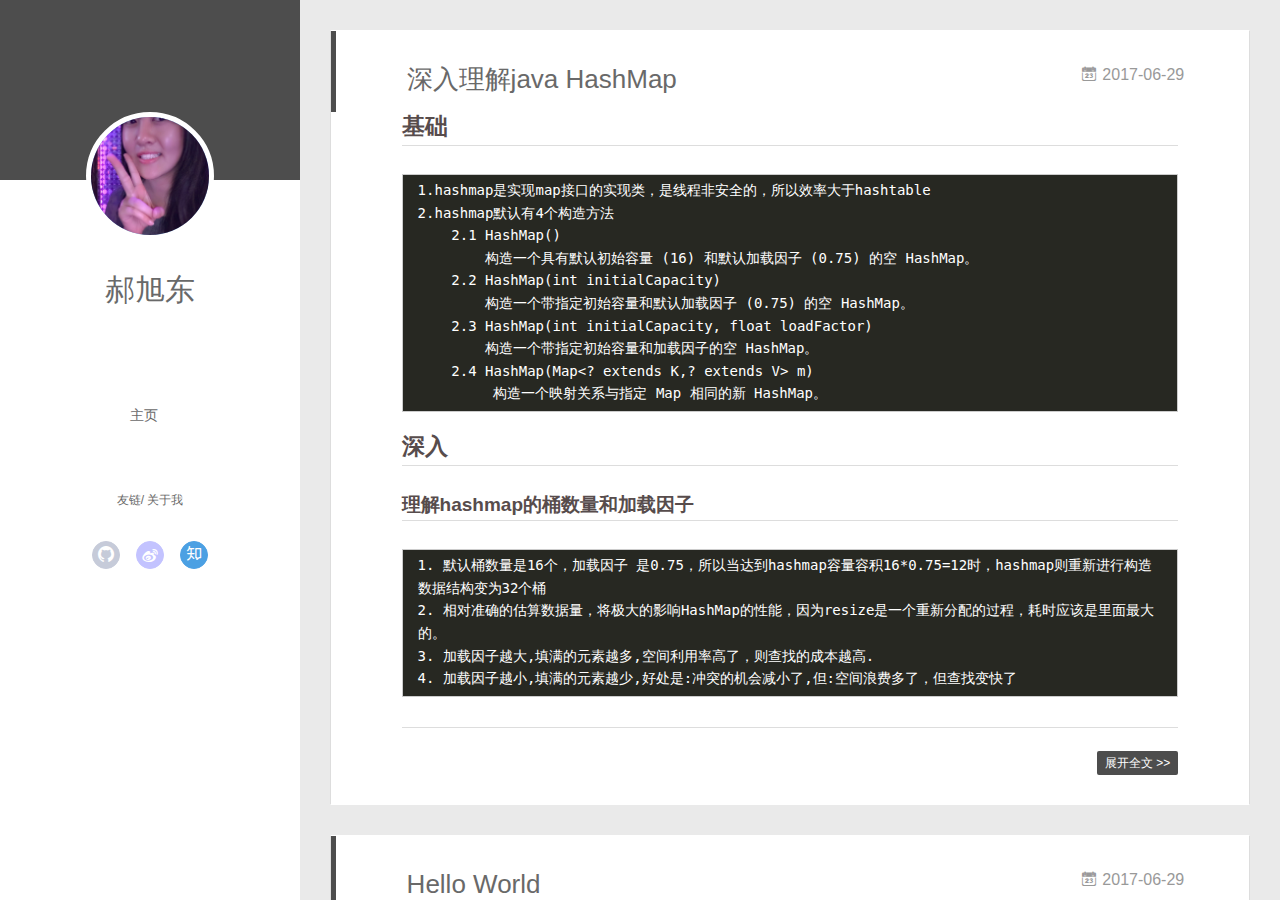
==== index.html @ 0e142806 "Site updated: 2017-06-29 19:54:56" ====
<!DOCTYPE html>
<html>
<head>
  <meta charset="utf-8">
  
  <meta name="renderer" content="webkit">
  <meta http-equiv="X-UA-Compatible" content="IE=edge" >
  <link rel="dns-prefetch" href="http://yoursite.com">
  <title>我就是我不一样的烟火</title>
  <meta name="viewport" content="width=device-width, initial-scale=1, maximum-scale=1">
  <meta property="og:type" content="website">
<meta property="og:title" content="我就是我不一样的烟火">
<meta property="og:url" content="http://yoursite.com/index.html">
<meta property="og:site_name" content="我就是我不一样的烟火">
<meta name="twitter:card" content="summary">
<meta name="twitter:title" content="我就是我不一样的烟火">
  
    <link rel="alternative" href="/atom.xml" title="我就是我不一样的烟火" type="application/atom+xml">
  
  
    <link rel="icon" href="/img/img/ico.jpg">
  
  <link rel="stylesheet" type="text/css" href="/./main.b3331d.css">
  <style type="text/css">
  
    #container.show {
      background: linear-gradient(200deg,#a0cfe4,#e8c37e);
    }
  </style>
  

  

</head>

<body>
  <div id="container" q-class="show:isCtnShow">
    <canvas id="anm-canvas" class="anm-canvas"></canvas>
    <div class="left-col" q-class="show:isShow">
      
<div class="overlay" style="background: #4d4d4d"></div>
<div class="intrude-less">
	<header id="header" class="inner">
		<a href="/" class="profilepic">
			<img src="/img/img/01.jpg" class="js-avatar">
		</a>
		<hgroup>
		  <h1 class="header-author"><a href="/">郝旭东</a></h1>
		</hgroup>
		

		<nav class="header-menu">
			<ul>
			
				<li><a href="/">主页</a></li>
	        
			</ul>
		</nav>
		<nav class="header-smart-menu">
    		
    			
    			<a q-on="click: openSlider(e, 'friends')" href="javascript:void(0)">友链</a>
    			
            
    			
    			<a q-on="click: openSlider(e, 'aboutme')" href="javascript:void(0)">关于我</a>
    			
            
		</nav>
		<nav class="header-nav">
			<div class="social">
				
					<a class="github" target="_blank" href="https://github.com/haoxd/" title="github"><i class="icon-github"></i></a>
		        
					<a class="weibo" target="_blank" href="http://weibo.com/haoxd1116" title="weibo"><i class="icon-weibo"></i></a>
		        
					<a class="zhihu" target="_blank" href="https://www.zhihu.com/people/hao-xu-dong-68-38/pins" title="zhihu"><i class="icon-zhihu"></i></a>
		        
			</div>
		</nav>
	</header>		
</div>

    </div>
    <div class="mid-col" q-class="show:isShow,hide:isShow|isFalse">
      
<nav id="mobile-nav">
  	<div class="overlay js-overlay" style="background: #4d4d4d"></div>
	<div class="btnctn js-mobile-btnctn">
  		<div class="slider-trigger list" q-on="click: openSlider(e)"><i class="icon icon-sort"></i></div>
	</div>
	<div class="intrude-less">
		<header id="header" class="inner">
			<div class="profilepic">
				<img src="/img/img/01.jpg" class="js-avatar">
			</div>
			<hgroup>
			  <h1 class="header-author js-header-author">郝旭东</h1>
			</hgroup>
			
			
			
				
			
			
			
			<nav class="header-nav">
				<div class="social">
					
						<a class="github" target="_blank" href="https://github.com/haoxd/" title="github"><i class="icon-github"></i></a>
			        
						<a class="weibo" target="_blank" href="http://weibo.com/haoxd1116" title="weibo"><i class="icon-weibo"></i></a>
			        
						<a class="zhihu" target="_blank" href="https://www.zhihu.com/people/hao-xu-dong-68-38/pins" title="zhihu"><i class="icon-zhihu"></i></a>
			        
				</div>
			</nav>

			<nav class="header-menu js-header-menu">
				<ul style="width: 50%">
				
				
					<li style="width: 100%"><a href="/">主页</a></li>
		        
				</ul>
			</nav>
		</header>				
	</div>
	<div class="mobile-mask" style="display:none" q-show="isShow"></div>
</nav>

      <div id="wrapper" class="body-wrap">
        <div class="menu-l">
          <div class="canvas-wrap">
            <canvas data-colors="#eaeaea" data-sectionHeight="100" data-contentId="js-content" id="myCanvas1" class="anm-canvas"></canvas>
          </div>
          <div id="js-content" class="content-ll">
            
  
    <article id="post-first" class="article article-type-post  article-index" itemscope itemprop="blogPost">
  <div class="article-inner">
    
      <header class="article-header">
        
  
    <h1 itemprop="name">
      <a class="article-title" href="/2017/06/29/first/">深入理解java HashMap</a>
    </h1>
  

        
        <a href="/2017/06/29/first/" class="archive-article-date">
  	<time datetime="2017-06-29T06:51:37.000Z" itemprop="datePublished"><i class="icon-calendar icon"></i>2017-06-29</time>
</a>
        
      </header>
    
    <div class="article-entry" itemprop="articleBody">
      
        <h2 id="基础"><a href="#基础" class="headerlink" title="基础"></a>基础</h2><pre><code>1.hashmap是实现map接口的实现类，是线程非安全的，所以效率大于hashtable
2.hashmap默认有4个构造方法
    2.1 HashMap() 
        构造一个具有默认初始容量 (16) 和默认加载因子 (0.75) 的空 HashMap。 
    2.2 HashMap(int initialCapacity) 
        构造一个带指定初始容量和默认加载因子 (0.75) 的空 HashMap。
    2.3 HashMap(int initialCapacity, float loadFactor) 
        构造一个带指定初始容量和加载因子的空 HashMap。 
    2.4 HashMap(Map&lt;? extends K,? extends V&gt; m) 
         构造一个映射关系与指定 Map 相同的新 HashMap。 
</code></pre><h2 id="深入"><a href="#深入" class="headerlink" title="深入"></a>深入</h2><h3 id="理解hashmap的桶数量和加载因子"><a href="#理解hashmap的桶数量和加载因子" class="headerlink" title="理解hashmap的桶数量和加载因子"></a>理解hashmap的桶数量和加载因子</h3><pre><code>1. 默认桶数量是16个，加载因子 是0.75，所以当达到hashmap容量容积16*0.75=12时，hashmap则重新进行构造数据结构变为32个桶
2. 相对准确的估算数据量，将极大的影响HashMap的性能，因为resize是一个重新分配的过程，耗时应该是里面最大的。
3. 加载因子越大,填满的元素越多,空间利用率高了，则查找的成本越高.
4. 加载因子越小,填满的元素越少,好处是:冲突的机会减小了,但:空间浪费多了，但查找变快了
</code></pre>
      

      
    </div>
    <div class="article-info article-info-index">
      
      
      

      
        <p class="article-more-link">
          <a class="article-more-a" href="/2017/06/29/first/">展开全文 >></a>
        </p>
      

      
      <div class="clearfix"></div>
    </div>
  </div>
</article>





  
    <article id="post-hello-world" class="article article-type-post  article-index" itemscope itemprop="blogPost">
  <div class="article-inner">
    
      <header class="article-header">
        
  
    <h1 itemprop="name">
      <a class="article-title" href="/2017/06/29/hello-world/">Hello World</a>
    </h1>
  

        
        <a href="/2017/06/29/hello-world/" class="archive-article-date">
  	<time datetime="2017-06-29T02:52:48.274Z" itemprop="datePublished"><i class="icon-calendar icon"></i>2017-06-29</time>
</a>
        
      </header>
    
    <div class="article-entry" itemprop="articleBody">
      
        <p>这是我第一次使用github+hexo搭建的个人博客，在此分享这次搭建过程，为各位小白提供解决方案。</p>
<h2 id="第一步"><a href="#第一步" class="headerlink" title="第一步"></a>第一步</h2><h3 id="下载git"><a href="#下载git" class="headerlink" title="下载git"></a>下载git</h3><p>下载地址：<a href="http://git-scm.com/download/" target="_blank" rel="external">http://git-scm.com/download/</a></p>
<h3 id="下载node-js"><a href="#下载node-js" class="headerlink" title="下载node.js"></a>下载node.js</h3><p>下载地址：<a href="http://www.runoob.com/nodejs/nodejs-install-setup.html" target="_blank" rel="external">http://www.runoob.com/nodejs/nodejs-install-setup.html</a></p>
<h3 id="安装hexo"><a href="#安装hexo" class="headerlink" title="安装hexo"></a>安装hexo</h3><pre><code>1 新建文件夹 hexo（任何盘）/blog
2 打开cmd命令行（win+R）
3 cd d:/hexo
4 $ npm install hexo-cli -g
5 $ hexo init blog
6 $ cd blog
7 $ npm install
8 $ hexo g # 或者hexo generate
9 $ hexo s # 或者hexo server，可以在http://localhost:4000/ 查看
</code></pre><h3 id="Hexo-常用命令"><a href="#Hexo-常用命令" class="headerlink" title="Hexo 常用命令"></a>Hexo 常用命令</h3><pre><code>$ hexo n == hexo new
$ hexo g == hexo generate
$ hexo s == hexo server  #生成预览
$ hexo d == hexo deploy  #生成部署
$ hexo new &quot;postName&quot; #新建文章
$ hexo new page &quot;pageName&quot; #新建页面
$ hexo -v #目前我安装所用的本地环境
</code></pre><h2 id="第二步"><a href="#第二步" class="headerlink" title="第二步"></a>第二步</h2><h3 id="Hexo主题设置"><a href="#Hexo主题设置" class="headerlink" title="Hexo主题设置"></a>Hexo主题设置</h3><pre><code>这里以主题yilia为例进行说明。
</code></pre><h4 id="安装主题"><a href="#安装主题" class="headerlink" title="安装主题"></a>安装主题</h4><pre><code>$ hexo clean #清理
$ git clone https://github.com/litten/hexo-theme-yilia.git themes/yilia #克隆远端主题到本地
</code></pre><h4 id="启用主题"><a href="#启用主题" class="headerlink" title="启用主题"></a>启用主题</h4><pre><code>修改Hexo目录下的_config.yml配置文件中的theme属性，将其设置为yilia。
</code></pre><h4 id="更新主题"><a href="#更新主题" class="headerlink" title="更新主题"></a>更新主题</h4><pre><code>$ cd themes/yilia
$ git pull
</code></pre><p>#####切换的hexo的blog目录下<br>    $ hexo g # 生成<br>    $ hexo s # 启动本地web服务器</p>
<h2 id="第三步"><a href="#第三步" class="headerlink" title="第三步"></a>第三步</h2><h3 id="Github-Pages设置"><a href="#Github-Pages设置" class="headerlink" title="Github Pages设置"></a>Github Pages设置</h3><pre><code>1. 在你的个github下面建立一个（username/username.github.io）  为名称的仓库，这是特殊的命名约定。你可以通过http://username.github.io 来访问你的个人主页。
</code></pre><h2 id="第四部"><a href="#第四部" class="headerlink" title="第四部"></a>第四部</h2><h4 id="部署Hexo到Github-Pages"><a href="#部署Hexo到Github-Pages" class="headerlink" title="部署Hexo到Github Pages"></a>部署Hexo到Github Pages</h4><pre><code>这是最关键的一步，我个人理解，就是将hexo下生成public的资源上传到仓库，因为你的仓库是username.github.io，所以每个帐号只能有一个仓库来存放个人主页，由于他的空间免费稳定，用来做搭建一个博客再好不过了。
</code></pre><p>####使用hexo deploy部署</p>
<pre><code>1. 配置文件_config.xml中作如下修改
  type: git
    repo: https://github.com/username/username.github.io.git
  branch: master
2.执行命令行
    $ npm install hexo-deployer-git --save
    $ hexo d-g
3 通过 http://username.github.io 即可访问
</code></pre><h2 id="可能遇到的问题和注意事项"><a href="#可能遇到的问题和注意事项" class="headerlink" title="可能遇到的问题和注意事项"></a>可能遇到的问题和注意事项</h2><pre><code>1.必须配置git环境变量
2.如果在cmd当中出现这个问题
    fatal: Not a git repository (or any of the parent directories): .git
    FATAL Something&apos;s wrong. Maybe you can find the solution here: http://hexo.io/docs/troubleshooting.html
    2.2 解决方案 使用git的cmd客户端在 hexo/blog下执行
        1.git config --global core.autocrlf false
        2.hexo clean
        3.hexo g    
        4.hexo d
</code></pre>
      

      
    </div>
    <div class="article-info article-info-index">
      
      
      

      
        <p class="article-more-link">
          <a class="article-more-a" href="/2017/06/29/hello-world/">展开全文 >></a>
        </p>
      

      
      <div class="clearfix"></div>
    </div>
  </div>
</article>





  
  


          </div>
        </div>
      </div>
      <footer id="footer">
  <div class="outer">
    <div id="footer-info">
    	<div class="footer-left">
    		&copy; 2017 郝旭东
    	</div>
      	<div class="footer-right">
      		<a href="http://hexo.io/" target="_blank">Hexo</a>  Theme <a href="https://github.com/litten/hexo-theme-yilia" target="_blank">Yilia</a> by Litten
      	</div>
    </div>
  </div>
</footer>
    </div>
    <script>
	var yiliaConfig = {
		mathjax: false,
		isHome: true,
		isPost: false,
		isArchive: false,
		isTag: false,
		isCategory: false,
		open_in_new: false,
		root: "/",
		innerArchive: false,
		showTags: false
	}
</script>

<script>!function(t){function n(e){if(r[e])return r[e].exports;var i=r[e]={exports:{},id:e,loaded:!1};return t[e].call(i.exports,i,i.exports,n),i.loaded=!0,i.exports}var r={};n.m=t,n.c=r,n.p="./",n(0)}([function(t,n,r){r(194),t.exports=r(190)},function(t,n,r){var e=r(3),i=r(52),o=r(27),u=r(28),c=r(53),f="prototype",a=function(t,n,r){var s,l,h,v,p=t&a.F,d=t&a.G,y=t&a.S,g=t&a.P,b=t&a.B,m=d?e:y?e[n]||(e[n]={}):(e[n]||{})[f],x=d?i:i[n]||(i[n]={}),w=x[f]||(x[f]={});d&&(r=n);for(s in r)l=!p&&m&&void 0!==m[s],h=(l?m:r)[s],v=b&&l?c(h,e):g&&"function"==typeof h?c(Function.call,h):h,m&&u(m,s,h,t&a.U),x[s]!=h&&o(x,s,v),g&&w[s]!=h&&(w[s]=h)};e.core=i,a.F=1,a.G=2,a.S=4,a.P=8,a.B=16,a.W=32,a.U=64,a.R=128,t.exports=a},function(t,n,r){var e=r(6);t.exports=function(t){if(!e(t))throw TypeError(t+" is not an object!");return t}},function(t,n){var r=t.exports="undefined"!=typeof window&&window.Math==Math?window:"undefined"!=typeof self&&self.Math==Math?self:Function("return this")();"number"==typeof __g&&(__g=r)},function(t,n){t.exports=function(t){try{return!!t()}catch(t){return!0}}},function(t,n){var r=t.exports="undefined"!=typeof window&&window.Math==Math?window:"undefined"!=typeof self&&self.Math==Math?self:Function("return this")();"number"==typeof __g&&(__g=r)},function(t,n){t.exports=function(t){return"object"==typeof t?null!==t:"function"==typeof t}},function(t,n,r){var e=r(126)("wks"),i=r(76),o=r(3).Symbol,u="function"==typeof o;(t.exports=function(t){return e[t]||(e[t]=u&&o[t]||(u?o:i)("Symbol."+t))}).store=e},function(t,n){var r={}.hasOwnProperty;t.exports=function(t,n){return r.call(t,n)}},function(t,n,r){var e=r(94),i=r(33);t.exports=function(t){return e(i(t))}},function(t,n,r){t.exports=!r(4)(function(){return 7!=Object.defineProperty({},"a",{get:function(){return 7}}).a})},function(t,n,r){var e=r(2),i=r(167),o=r(50),u=Object.defineProperty;n.f=r(10)?Object.defineProperty:function(t,n,r){if(e(t),n=o(n,!0),e(r),i)try{return u(t,n,r)}catch(t){}if("get"in r||"set"in r)throw TypeError("Accessors not supported!");return"value"in r&&(t[n]=r.value),t}},function(t,n,r){t.exports=!r(18)(function(){return 7!=Object.defineProperty({},"a",{get:function(){return 7}}).a})},function(t,n,r){var e=r(14),i=r(22);t.exports=r(12)?function(t,n,r){return e.f(t,n,i(1,r))}:function(t,n,r){return t[n]=r,t}},function(t,n,r){var e=r(20),i=r(58),o=r(42),u=Object.defineProperty;n.f=r(12)?Object.defineProperty:function(t,n,r){if(e(t),n=o(n,!0),e(r),i)try{return u(t,n,r)}catch(t){}if("get"in r||"set"in r)throw TypeError("Accessors not supported!");return"value"in r&&(t[n]=r.value),t}},function(t,n,r){var e=r(40)("wks"),i=r(23),o=r(5).Symbol,u="function"==typeof o;(t.exports=function(t){return e[t]||(e[t]=u&&o[t]||(u?o:i)("Symbol."+t))}).store=e},function(t,n,r){var e=r(67),i=Math.min;t.exports=function(t){return t>0?i(e(t),9007199254740991):0}},function(t,n,r){var e=r(46);t.exports=function(t){return Object(e(t))}},function(t,n){t.exports=function(t){try{return!!t()}catch(t){return!0}}},function(t,n,r){var e=r(63),i=r(34);t.exports=Object.keys||function(t){return e(t,i)}},function(t,n,r){var e=r(21);t.exports=function(t){if(!e(t))throw TypeError(t+" is not an object!");return t}},function(t,n){t.exports=function(t){return"object"==typeof t?null!==t:"function"==typeof t}},function(t,n){t.exports=function(t,n){return{enumerable:!(1&t),configurable:!(2&t),writable:!(4&t),value:n}}},function(t,n){var r=0,e=Math.random();t.exports=function(t){return"Symbol(".concat(void 0===t?"":t,")_",(++r+e).toString(36))}},function(t,n){var r={}.hasOwnProperty;t.exports=function(t,n){return r.call(t,n)}},function(t,n){var r=t.exports={version:"2.4.0"};"number"==typeof __e&&(__e=r)},function(t,n){t.exports=function(t){if("function"!=typeof t)throw TypeError(t+" is not a function!");return t}},function(t,n,r){var e=r(11),i=r(66);t.exports=r(10)?function(t,n,r){return e.f(t,n,i(1,r))}:function(t,n,r){return t[n]=r,t}},function(t,n,r){var e=r(3),i=r(27),o=r(24),u=r(76)("src"),c="toString",f=Function[c],a=(""+f).split(c);r(52).inspectSource=function(t){return f.call(t)},(t.exports=function(t,n,r,c){var f="function"==typeof r;f&&(o(r,"name")||i(r,"name",n)),t[n]!==r&&(f&&(o(r,u)||i(r,u,t[n]?""+t[n]:a.join(String(n)))),t===e?t[n]=r:c?t[n]?t[n]=r:i(t,n,r):(delete t[n],i(t,n,r)))})(Function.prototype,c,function(){return"function"==typeof this&&this[u]||f.call(this)})},function(t,n,r){var e=r(1),i=r(4),o=r(46),u=function(t,n,r,e){var i=String(o(t)),u="<"+n;return""!==r&&(u+=" "+r+'="'+String(e).replace(/"/g,"&quot;")+'"'),u+">"+i+"</"+n+">"};t.exports=function(t,n){var r={};r[t]=n(u),e(e.P+e.F*i(function(){var n=""[t]('"');return n!==n.toLowerCase()||n.split('"').length>3}),"String",r)}},function(t,n,r){var e=r(115),i=r(46);t.exports=function(t){return e(i(t))}},function(t,n,r){var e=r(116),i=r(66),o=r(30),u=r(50),c=r(24),f=r(167),a=Object.getOwnPropertyDescriptor;n.f=r(10)?a:function(t,n){if(t=o(t),n=u(n,!0),f)try{return a(t,n)}catch(t){}if(c(t,n))return i(!e.f.call(t,n),t[n])}},function(t,n,r){var e=r(24),i=r(17),o=r(145)("IE_PROTO"),u=Object.prototype;t.exports=Object.getPrototypeOf||function(t){return t=i(t),e(t,o)?t[o]:"function"==typeof t.constructor&&t instanceof t.constructor?t.constructor.prototype:t instanceof Object?u:null}},function(t,n){t.exports=function(t){if(void 0==t)throw TypeError("Can't call method on  "+t);return t}},function(t,n){t.exports="constructor,hasOwnProperty,isPrototypeOf,propertyIsEnumerable,toLocaleString,toString,valueOf".split(",")},function(t,n){t.exports={}},function(t,n){t.exports=!0},function(t,n){n.f={}.propertyIsEnumerable},function(t,n,r){var e=r(14).f,i=r(8),o=r(15)("toStringTag");t.exports=function(t,n,r){t&&!i(t=r?t:t.prototype,o)&&e(t,o,{configurable:!0,value:n})}},function(t,n,r){var e=r(40)("keys"),i=r(23);t.exports=function(t){return e[t]||(e[t]=i(t))}},function(t,n,r){var e=r(5),i="__core-js_shared__",o=e[i]||(e[i]={});t.exports=function(t){return o[t]||(o[t]={})}},function(t,n){var r=Math.ceil,e=Math.floor;t.exports=function(t){return isNaN(t=+t)?0:(t>0?e:r)(t)}},function(t,n,r){var e=r(21);t.exports=function(t,n){if(!e(t))return t;var r,i;if(n&&"function"==typeof(r=t.toString)&&!e(i=r.call(t)))return i;if("function"==typeof(r=t.valueOf)&&!e(i=r.call(t)))return i;if(!n&&"function"==typeof(r=t.toString)&&!e(i=r.call(t)))return i;throw TypeError("Can't convert object to primitive value")}},function(t,n,r){var e=r(5),i=r(25),o=r(36),u=r(44),c=r(14).f;t.exports=function(t){var n=i.Symbol||(i.Symbol=o?{}:e.Symbol||{});"_"==t.charAt(0)||t in n||c(n,t,{value:u.f(t)})}},function(t,n,r){n.f=r(15)},function(t,n){var r={}.toString;t.exports=function(t){return r.call(t).slice(8,-1)}},function(t,n){t.exports=function(t){if(void 0==t)throw TypeError("Can't call method on  "+t);return t}},function(t,n,r){var e=r(4);t.exports=function(t,n){return!!t&&e(function(){n?t.call(null,function(){},1):t.call(null)})}},function(t,n,r){var e=r(53),i=r(115),o=r(17),u=r(16),c=r(202);t.exports=function(t,n){var r=1==t,f=2==t,a=3==t,s=4==t,l=6==t,h=5==t||l,v=n||c;return function(n,c,p){for(var d,y,g=o(n),b=i(g),m=e(c,p,3),x=u(b.length),w=0,S=r?v(n,x):f?v(n,0):void 0;x>w;w++)if((h||w in b)&&(d=b[w],y=m(d,w,g),t))if(r)S[w]=y;else if(y)switch(t){case 3:return!0;case 5:return d;case 6:return w;case 2:S.push(d)}else if(s)return!1;return l?-1:a||s?s:S}}},function(t,n,r){var e=r(1),i=r(52),o=r(4);t.exports=function(t,n){var r=(i.Object||{})[t]||Object[t],u={};u[t]=n(r),e(e.S+e.F*o(function(){r(1)}),"Object",u)}},function(t,n,r){var e=r(6);t.exports=function(t,n){if(!e(t))return t;var r,i;if(n&&"function"==typeof(r=t.toString)&&!e(i=r.call(t)))return i;if("function"==typeof(r=t.valueOf)&&!e(i=r.call(t)))return i;if(!n&&"function"==typeof(r=t.toString)&&!e(i=r.call(t)))return i;throw TypeError("Can't convert object to primitive value")}},function(t,n,r){var e=r(5),i=r(25),o=r(91),u=r(13),c="prototype",f=function(t,n,r){var a,s,l,h=t&f.F,v=t&f.G,p=t&f.S,d=t&f.P,y=t&f.B,g=t&f.W,b=v?i:i[n]||(i[n]={}),m=b[c],x=v?e:p?e[n]:(e[n]||{})[c];v&&(r=n);for(a in r)(s=!h&&x&&void 0!==x[a])&&a in b||(l=s?x[a]:r[a],b[a]=v&&"function"!=typeof x[a]?r[a]:y&&s?o(l,e):g&&x[a]==l?function(t){var n=function(n,r,e){if(this instanceof t){switch(arguments.length){case 0:return new t;case 1:return new t(n);case 2:return new t(n,r)}return new t(n,r,e)}return t.apply(this,arguments)};return n[c]=t[c],n}(l):d&&"function"==typeof l?o(Function.call,l):l,d&&((b.virtual||(b.virtual={}))[a]=l,t&f.R&&m&&!m[a]&&u(m,a,l)))};f.F=1,f.G=2,f.S=4,f.P=8,f.B=16,f.W=32,f.U=64,f.R=128,t.exports=f},function(t,n){var r=t.exports={version:"2.4.0"};"number"==typeof __e&&(__e=r)},function(t,n,r){var e=r(26);t.exports=function(t,n,r){if(e(t),void 0===n)return t;switch(r){case 1:return function(r){return t.call(n,r)};case 2:return function(r,e){return t.call(n,r,e)};case 3:return function(r,e,i){return t.call(n,r,e,i)}}return function(){return t.apply(n,arguments)}}},function(t,n,r){var e=r(183),i=r(1),o=r(126)("metadata"),u=o.store||(o.store=new(r(186))),c=function(t,n,r){var i=u.get(t);if(!i){if(!r)return;u.set(t,i=new e)}var o=i.get(n);if(!o){if(!r)return;i.set(n,o=new e)}return o},f=function(t,n,r){var e=c(n,r,!1);return void 0!==e&&e.has(t)},a=function(t,n,r){var e=c(n,r,!1);return void 0===e?void 0:e.get(t)},s=function(t,n,r,e){c(r,e,!0).set(t,n)},l=function(t,n){var r=c(t,n,!1),e=[];return r&&r.forEach(function(t,n){e.push(n)}),e},h=function(t){return void 0===t||"symbol"==typeof t?t:String(t)},v=function(t){i(i.S,"Reflect",t)};t.exports={store:u,map:c,has:f,get:a,set:s,keys:l,key:h,exp:v}},function(t,n,r){"use strict";if(r(10)){var e=r(69),i=r(3),o=r(4),u=r(1),c=r(127),f=r(152),a=r(53),s=r(68),l=r(66),h=r(27),v=r(73),p=r(67),d=r(16),y=r(75),g=r(50),b=r(24),m=r(180),x=r(114),w=r(6),S=r(17),_=r(137),O=r(70),E=r(32),P=r(71).f,j=r(154),F=r(76),M=r(7),A=r(48),N=r(117),T=r(146),I=r(155),k=r(80),L=r(123),R=r(74),C=r(130),D=r(160),U=r(11),W=r(31),G=U.f,B=W.f,V=i.RangeError,z=i.TypeError,q=i.Uint8Array,K="ArrayBuffer",J="Shared"+K,Y="BYTES_PER_ELEMENT",H="prototype",$=Array[H],X=f.ArrayBuffer,Q=f.DataView,Z=A(0),tt=A(2),nt=A(3),rt=A(4),et=A(5),it=A(6),ot=N(!0),ut=N(!1),ct=I.values,ft=I.keys,at=I.entries,st=$.lastIndexOf,lt=$.reduce,ht=$.reduceRight,vt=$.join,pt=$.sort,dt=$.slice,yt=$.toString,gt=$.toLocaleString,bt=M("iterator"),mt=M("toStringTag"),xt=F("typed_constructor"),wt=F("def_constructor"),St=c.CONSTR,_t=c.TYPED,Ot=c.VIEW,Et="Wrong length!",Pt=A(1,function(t,n){return Tt(T(t,t[wt]),n)}),jt=o(function(){return 1===new q(new Uint16Array([1]).buffer)[0]}),Ft=!!q&&!!q[H].set&&o(function(){new q(1).set({})}),Mt=function(t,n){if(void 0===t)throw z(Et);var r=+t,e=d(t);if(n&&!m(r,e))throw V(Et);return e},At=function(t,n){var r=p(t);if(r<0||r%n)throw V("Wrong offset!");return r},Nt=function(t){if(w(t)&&_t in t)return t;throw z(t+" is not a typed array!")},Tt=function(t,n){if(!(w(t)&&xt in t))throw z("It is not a typed array constructor!");return new t(n)},It=function(t,n){return kt(T(t,t[wt]),n)},kt=function(t,n){for(var r=0,e=n.length,i=Tt(t,e);e>r;)i[r]=n[r++];return i},Lt=function(t,n,r){G(t,n,{get:function(){return this._d[r]}})},Rt=function(t){var n,r,e,i,o,u,c=S(t),f=arguments.length,s=f>1?arguments[1]:void 0,l=void 0!==s,h=j(c);if(void 0!=h&&!_(h)){for(u=h.call(c),e=[],n=0;!(o=u.next()).done;n++)e.push(o.value);c=e}for(l&&f>2&&(s=a(s,arguments[2],2)),n=0,r=d(c.length),i=Tt(this,r);r>n;n++)i[n]=l?s(c[n],n):c[n];return i},Ct=function(){for(var t=0,n=arguments.length,r=Tt(this,n);n>t;)r[t]=arguments[t++];return r},Dt=!!q&&o(function(){gt.call(new q(1))}),Ut=function(){return gt.apply(Dt?dt.call(Nt(this)):Nt(this),arguments)},Wt={copyWithin:function(t,n){return D.call(Nt(this),t,n,arguments.length>2?arguments[2]:void 0)},every:function(t){return rt(Nt(this),t,arguments.length>1?arguments[1]:void 0)},fill:function(t){return C.apply(Nt(this),arguments)},filter:function(t){return It(this,tt(Nt(this),t,arguments.length>1?arguments[1]:void 0))},find:function(t){return et(Nt(this),t,arguments.length>1?arguments[1]:void 0)},findIndex:function(t){return it(Nt(this),t,arguments.length>1?arguments[1]:void 0)},forEach:function(t){Z(Nt(this),t,arguments.length>1?arguments[1]:void 0)},indexOf:function(t){return ut(Nt(this),t,arguments.length>1?arguments[1]:void 0)},includes:function(t){return ot(Nt(this),t,arguments.length>1?arguments[1]:void 0)},join:function(t){return vt.apply(Nt(this),arguments)},lastIndexOf:function(t){return st.apply(Nt(this),arguments)},map:function(t){return Pt(Nt(this),t,arguments.length>1?arguments[1]:void 0)},reduce:function(t){return lt.apply(Nt(this),arguments)},reduceRight:function(t){return ht.apply(Nt(this),arguments)},reverse:function(){for(var t,n=this,r=Nt(n).length,e=Math.floor(r/2),i=0;i<e;)t=n[i],n[i++]=n[--r],n[r]=t;return n},some:function(t){return nt(Nt(this),t,arguments.length>1?arguments[1]:void 0)},sort:function(t){return pt.call(Nt(this),t)},subarray:function(t,n){var r=Nt(this),e=r.length,i=y(t,e);return new(T(r,r[wt]))(r.buffer,r.byteOffset+i*r.BYTES_PER_ELEMENT,d((void 0===n?e:y(n,e))-i))}},Gt=function(t,n){return It(this,dt.call(Nt(this),t,n))},Bt=function(t){Nt(this);var n=At(arguments[1],1),r=this.length,e=S(t),i=d(e.length),o=0;if(i+n>r)throw V(Et);for(;o<i;)this[n+o]=e[o++]},Vt={entries:function(){return at.call(Nt(this))},keys:function(){return ft.call(Nt(this))},values:function(){return ct.call(Nt(this))}},zt=function(t,n){return w(t)&&t[_t]&&"symbol"!=typeof n&&n in t&&String(+n)==String(n)},qt=function(t,n){return zt(t,n=g(n,!0))?l(2,t[n]):B(t,n)},Kt=function(t,n,r){return!(zt(t,n=g(n,!0))&&w(r)&&b(r,"value"))||b(r,"get")||b(r,"set")||r.configurable||b(r,"writable")&&!r.writable||b(r,"enumerable")&&!r.enumerable?G(t,n,r):(t[n]=r.value,t)};St||(W.f=qt,U.f=Kt),u(u.S+u.F*!St,"Object",{getOwnPropertyDescriptor:qt,defineProperty:Kt}),o(function(){yt.call({})})&&(yt=gt=function(){return vt.call(this)});var Jt=v({},Wt);v(Jt,Vt),h(Jt,bt,Vt.values),v(Jt,{slice:Gt,set:Bt,constructor:function(){},toString:yt,toLocaleString:Ut}),Lt(Jt,"buffer","b"),Lt(Jt,"byteOffset","o"),Lt(Jt,"byteLength","l"),Lt(Jt,"length","e"),G(Jt,mt,{get:function(){return this[_t]}}),t.exports=function(t,n,r,f){f=!!f;var a=t+(f?"Clamped":"")+"Array",l="Uint8Array"!=a,v="get"+t,p="set"+t,y=i[a],g=y||{},b=y&&E(y),m=!y||!c.ABV,S={},_=y&&y[H],j=function(t,r){var e=t._d;return e.v[v](r*n+e.o,jt)},F=function(t,r,e){var i=t._d;f&&(e=(e=Math.round(e))<0?0:e>255?255:255&e),i.v[p](r*n+i.o,e,jt)},M=function(t,n){G(t,n,{get:function(){return j(this,n)},set:function(t){return F(this,n,t)},enumerable:!0})};m?(y=r(function(t,r,e,i){s(t,y,a,"_d");var o,u,c,f,l=0,v=0;if(w(r)){if(!(r instanceof X||(f=x(r))==K||f==J))return _t in r?kt(y,r):Rt.call(y,r);o=r,v=At(e,n);var p=r.byteLength;if(void 0===i){if(p%n)throw V(Et);if((u=p-v)<0)throw V(Et)}else if((u=d(i)*n)+v>p)throw V(Et);c=u/n}else c=Mt(r,!0),u=c*n,o=new X(u);for(h(t,"_d",{b:o,o:v,l:u,e:c,v:new Q(o)});l<c;)M(t,l++)}),_=y[H]=O(Jt),h(_,"constructor",y)):L(function(t){new y(null),new y(t)},!0)||(y=r(function(t,r,e,i){s(t,y,a);var o;return w(r)?r instanceof X||(o=x(r))==K||o==J?void 0!==i?new g(r,At(e,n),i):void 0!==e?new g(r,At(e,n)):new g(r):_t in r?kt(y,r):Rt.call(y,r):new g(Mt(r,l))}),Z(b!==Function.prototype?P(g).concat(P(b)):P(g),function(t){t in y||h(y,t,g[t])}),y[H]=_,e||(_.constructor=y));var A=_[bt],N=!!A&&("values"==A.name||void 0==A.name),T=Vt.values;h(y,xt,!0),h(_,_t,a),h(_,Ot,!0),h(_,wt,y),(f?new y(1)[mt]==a:mt in _)||G(_,mt,{get:function(){return a}}),S[a]=y,u(u.G+u.W+u.F*(y!=g),S),u(u.S,a,{BYTES_PER_ELEMENT:n,from:Rt,of:Ct}),Y in _||h(_,Y,n),u(u.P,a,Wt),R(a),u(u.P+u.F*Ft,a,{set:Bt}),u(u.P+u.F*!N,a,Vt),u(u.P+u.F*(_.toString!=yt),a,{toString:yt}),u(u.P+u.F*o(function(){new y(1).slice()}),a,{slice:Gt}),u(u.P+u.F*(o(function(){return[1,2].toLocaleString()!=new y([1,2]).toLocaleString()})||!o(function(){_.toLocaleString.call([1,2])})),a,{toLocaleString:Ut}),k[a]=N?A:T,e||N||h(_,bt,T)}}else t.exports=function(){}},function(t,n){var r={}.toString;t.exports=function(t){return r.call(t).slice(8,-1)}},function(t,n,r){var e=r(21),i=r(5).document,o=e(i)&&e(i.createElement);t.exports=function(t){return o?i.createElement(t):{}}},function(t,n,r){t.exports=!r(12)&&!r(18)(function(){return 7!=Object.defineProperty(r(57)("div"),"a",{get:function(){return 7}}).a})},function(t,n,r){"use strict";var e=r(36),i=r(51),o=r(64),u=r(13),c=r(8),f=r(35),a=r(96),s=r(38),l=r(103),h=r(15)("iterator"),v=!([].keys&&"next"in[].keys()),p="keys",d="values",y=function(){return this};t.exports=function(t,n,r,g,b,m,x){a(r,n,g);var w,S,_,O=function(t){if(!v&&t in F)return F[t];switch(t){case p:case d:return function(){return new r(this,t)}}return function(){return new r(this,t)}},E=n+" Iterator",P=b==d,j=!1,F=t.prototype,M=F[h]||F["@@iterator"]||b&&F[b],A=M||O(b),N=b?P?O("entries"):A:void 0,T="Array"==n?F.entries||M:M;if(T&&(_=l(T.call(new t)))!==Object.prototype&&(s(_,E,!0),e||c(_,h)||u(_,h,y)),P&&M&&M.name!==d&&(j=!0,A=function(){return M.call(this)}),e&&!x||!v&&!j&&F[h]||u(F,h,A),f[n]=A,f[E]=y,b)if(w={values:P?A:O(d),keys:m?A:O(p),entries:N},x)for(S in w)S in F||o(F,S,w[S]);else i(i.P+i.F*(v||j),n,w);return w}},function(t,n,r){var e=r(20),i=r(100),o=r(34),u=r(39)("IE_PROTO"),c=function(){},f="prototype",a=function(){var t,n=r(57)("iframe"),e=o.length;for(n.style.display="none",r(93).appendChild(n),n.src="javascript:",t=n.contentWindow.document,t.open(),t.write("<script>document.F=Object<\/script>"),t.close(),a=t.F;e--;)delete a[f][o[e]];return a()};t.exports=Object.create||function(t,n){var r;return null!==t?(c[f]=e(t),r=new c,c[f]=null,r[u]=t):r=a(),void 0===n?r:i(r,n)}},function(t,n,r){var e=r(63),i=r(34).concat("length","prototype");n.f=Object.getOwnPropertyNames||function(t){return e(t,i)}},function(t,n){n.f=Object.getOwnPropertySymbols},function(t,n,r){var e=r(8),i=r(9),o=r(90)(!1),u=r(39)("IE_PROTO");t.exports=function(t,n){var r,c=i(t),f=0,a=[];for(r in c)r!=u&&e(c,r)&&a.push(r);for(;n.length>f;)e(c,r=n[f++])&&(~o(a,r)||a.push(r));return a}},function(t,n,r){t.exports=r(13)},function(t,n,r){var e=r(76)("meta"),i=r(6),o=r(24),u=r(11).f,c=0,f=Object.isExtensible||function(){return!0},a=!r(4)(function(){return f(Object.preventExtensions({}))}),s=function(t){u(t,e,{value:{i:"O"+ ++c,w:{}}})},l=function(t,n){if(!i(t))return"symbol"==typeof t?t:("string"==typeof t?"S":"P")+t;if(!o(t,e)){if(!f(t))return"F";if(!n)return"E";s(t)}return t[e].i},h=function(t,n){if(!o(t,e)){if(!f(t))return!0;if(!n)return!1;s(t)}return t[e].w},v=function(t){return a&&p.NEED&&f(t)&&!o(t,e)&&s(t),t},p=t.exports={KEY:e,NEED:!1,fastKey:l,getWeak:h,onFreeze:v}},function(t,n){t.exports=function(t,n){return{enumerable:!(1&t),configurable:!(2&t),writable:!(4&t),value:n}}},function(t,n){var r=Math.ceil,e=Math.floor;t.exports=function(t){return isNaN(t=+t)?0:(t>0?e:r)(t)}},function(t,n){t.exports=function(t,n,r,e){if(!(t instanceof n)||void 0!==e&&e in t)throw TypeError(r+": incorrect invocation!");return t}},function(t,n){t.exports=!1},function(t,n,r){var e=r(2),i=r(173),o=r(133),u=r(145)("IE_PROTO"),c=function(){},f="prototype",a=function(){var t,n=r(132)("iframe"),e=o.length;for(n.style.display="none",r(135).appendChild(n),n.src="javascript:",t=n.contentWindow.document,t.open(),t.write("<script>document.F=Object<\/script>"),t.close(),a=t.F;e--;)delete a[f][o[e]];return a()};t.exports=Object.create||function(t,n){var r;return null!==t?(c[f]=e(t),r=new c,c[f]=null,r[u]=t):r=a(),void 0===n?r:i(r,n)}},function(t,n,r){var e=r(175),i=r(133).concat("length","prototype");n.f=Object.getOwnPropertyNames||function(t){return e(t,i)}},function(t,n,r){var e=r(175),i=r(133);t.exports=Object.keys||function(t){return e(t,i)}},function(t,n,r){var e=r(28);t.exports=function(t,n,r){for(var i in n)e(t,i,n[i],r);return t}},function(t,n,r){"use strict";var e=r(3),i=r(11),o=r(10),u=r(7)("species");t.exports=function(t){var n=e[t];o&&n&&!n[u]&&i.f(n,u,{configurable:!0,get:function(){return this}})}},function(t,n,r){var e=r(67),i=Math.max,o=Math.min;t.exports=function(t,n){return t=e(t),t<0?i(t+n,0):o(t,n)}},function(t,n){var r=0,e=Math.random();t.exports=function(t){return"Symbol(".concat(void 0===t?"":t,")_",(++r+e).toString(36))}},function(t,n,r){var e=r(33);t.exports=function(t){return Object(e(t))}},function(t,n,r){var e=r(7)("unscopables"),i=Array.prototype;void 0==i[e]&&r(27)(i,e,{}),t.exports=function(t){i[e][t]=!0}},function(t,n,r){var e=r(53),i=r(169),o=r(137),u=r(2),c=r(16),f=r(154),a={},s={},n=t.exports=function(t,n,r,l,h){var v,p,d,y,g=h?function(){return t}:f(t),b=e(r,l,n?2:1),m=0;if("function"!=typeof g)throw TypeError(t+" is not iterable!");if(o(g)){for(v=c(t.length);v>m;m++)if((y=n?b(u(p=t[m])[0],p[1]):b(t[m]))===a||y===s)return y}else for(d=g.call(t);!(p=d.next()).done;)if((y=i(d,b,p.value,n))===a||y===s)return y};n.BREAK=a,n.RETURN=s},function(t,n){t.exports={}},function(t,n,r){var e=r(11).f,i=r(24),o=r(7)("toStringTag");t.exports=function(t,n,r){t&&!i(t=r?t:t.prototype,o)&&e(t,o,{configurable:!0,value:n})}},function(t,n,r){var e=r(1),i=r(46),o=r(4),u=r(150),c="["+u+"]",f="​",a=RegExp("^"+c+c+"*"),s=RegExp(c+c+"*$"),l=function(t,n,r){var i={},c=o(function(){return!!u[t]()||f[t]()!=f}),a=i[t]=c?n(h):u[t];r&&(i[r]=a),e(e.P+e.F*c,"String",i)},h=l.trim=function(t,n){return t=String(i(t)),1&n&&(t=t.replace(a,"")),2&n&&(t=t.replace(s,"")),t};t.exports=l},function(t,n,r){t.exports={default:r(86),__esModule:!0}},function(t,n,r){t.exports={default:r(87),__esModule:!0}},function(t,n,r){"use strict";function e(t){return t&&t.__esModule?t:{default:t}}n.__esModule=!0;var i=r(84),o=e(i),u=r(83),c=e(u),f="function"==typeof c.default&&"symbol"==typeof o.default?function(t){return typeof t}:function(t){return t&&"function"==typeof c.default&&t.constructor===c.default&&t!==c.default.prototype?"symbol":typeof t};n.default="function"==typeof c.default&&"symbol"===f(o.default)?function(t){return void 0===t?"undefined":f(t)}:function(t){return t&&"function"==typeof c.default&&t.constructor===c.default&&t!==c.default.prototype?"symbol":void 0===t?"undefined":f(t)}},function(t,n,r){r(110),r(108),r(111),r(112),t.exports=r(25).Symbol},function(t,n,r){r(109),r(113),t.exports=r(44).f("iterator")},function(t,n){t.exports=function(t){if("function"!=typeof t)throw TypeError(t+" is not a function!");return t}},function(t,n){t.exports=function(){}},function(t,n,r){var e=r(9),i=r(106),o=r(105);t.exports=function(t){return function(n,r,u){var c,f=e(n),a=i(f.length),s=o(u,a);if(t&&r!=r){for(;a>s;)if((c=f[s++])!=c)return!0}else for(;a>s;s++)if((t||s in f)&&f[s]===r)return t||s||0;return!t&&-1}}},function(t,n,r){var e=r(88);t.exports=function(t,n,r){if(e(t),void 0===n)return t;switch(r){case 1:return function(r){return t.call(n,r)};case 2:return function(r,e){return t.call(n,r,e)};case 3:return function(r,e,i){return t.call(n,r,e,i)}}return function(){return t.apply(n,arguments)}}},function(t,n,r){var e=r(19),i=r(62),o=r(37);t.exports=function(t){var n=e(t),r=i.f;if(r)for(var u,c=r(t),f=o.f,a=0;c.length>a;)f.call(t,u=c[a++])&&n.push(u);return n}},function(t,n,r){t.exports=r(5).document&&document.documentElement},function(t,n,r){var e=r(56);t.exports=Object("z").propertyIsEnumerable(0)?Object:function(t){return"String"==e(t)?t.split(""):Object(t)}},function(t,n,r){var e=r(56);t.exports=Array.isArray||function(t){return"Array"==e(t)}},function(t,n,r){"use strict";var e=r(60),i=r(22),o=r(38),u={};r(13)(u,r(15)("iterator"),function(){return this}),t.exports=function(t,n,r){t.prototype=e(u,{next:i(1,r)}),o(t,n+" Iterator")}},function(t,n){t.exports=function(t,n){return{value:n,done:!!t}}},function(t,n,r){var e=r(19),i=r(9);t.exports=function(t,n){for(var r,o=i(t),u=e(o),c=u.length,f=0;c>f;)if(o[r=u[f++]]===n)return r}},function(t,n,r){var e=r(23)("meta"),i=r(21),o=r(8),u=r(14).f,c=0,f=Object.isExtensible||function(){return!0},a=!r(18)(function(){return f(Object.preventExtensions({}))}),s=function(t){u(t,e,{value:{i:"O"+ ++c,w:{}}})},l=function(t,n){if(!i(t))return"symbol"==typeof t?t:("string"==typeof t?"S":"P")+t;if(!o(t,e)){if(!f(t))return"F";if(!n)return"E";s(t)}return t[e].i},h=function(t,n){if(!o(t,e)){if(!f(t))return!0;if(!n)return!1;s(t)}return t[e].w},v=function(t){return a&&p.NEED&&f(t)&&!o(t,e)&&s(t),t},p=t.exports={KEY:e,NEED:!1,fastKey:l,getWeak:h,onFreeze:v}},function(t,n,r){var e=r(14),i=r(20),o=r(19);t.exports=r(12)?Object.defineProperties:function(t,n){i(t);for(var r,u=o(n),c=u.length,f=0;c>f;)e.f(t,r=u[f++],n[r]);return t}},function(t,n,r){var e=r(37),i=r(22),o=r(9),u=r(42),c=r(8),f=r(58),a=Object.getOwnPropertyDescriptor;n.f=r(12)?a:function(t,n){if(t=o(t),n=u(n,!0),f)try{return a(t,n)}catch(t){}if(c(t,n))return i(!e.f.call(t,n),t[n])}},function(t,n,r){var e=r(9),i=r(61).f,o={}.toString,u="object"==typeof window&&window&&Object.getOwnPropertyNames?Object.getOwnPropertyNames(window):[],c=function(t){try{return i(t)}catch(t){return u.slice()}};t.exports.f=function(t){return u&&"[object Window]"==o.call(t)?c(t):i(e(t))}},function(t,n,r){var e=r(8),i=r(77),o=r(39)("IE_PROTO"),u=Object.prototype;t.exports=Object.getPrototypeOf||function(t){return t=i(t),e(t,o)?t[o]:"function"==typeof t.constructor&&t instanceof t.constructor?t.constructor.prototype:t instanceof Object?u:null}},function(t,n,r){var e=r(41),i=r(33);t.exports=function(t){return function(n,r){var o,u,c=String(i(n)),f=e(r),a=c.length;return f<0||f>=a?t?"":void 0:(o=c.charCodeAt(f),o<55296||o>56319||f+1===a||(u=c.charCodeAt(f+1))<56320||u>57343?t?c.charAt(f):o:t?c.slice(f,f+2):u-56320+(o-55296<<10)+65536)}}},function(t,n,r){var e=r(41),i=Math.max,o=Math.min;t.exports=function(t,n){return t=e(t),t<0?i(t+n,0):o(t,n)}},function(t,n,r){var e=r(41),i=Math.min;t.exports=function(t){return t>0?i(e(t),9007199254740991):0}},function(t,n,r){"use strict";var e=r(89),i=r(97),o=r(35),u=r(9);t.exports=r(59)(Array,"Array",function(t,n){this._t=u(t),this._i=0,this._k=n},function(){var t=this._t,n=this._k,r=this._i++;return!t||r>=t.length?(this._t=void 0,i(1)):"keys"==n?i(0,r):"values"==n?i(0,t[r]):i(0,[r,t[r]])},"values"),o.Arguments=o.Array,e("keys"),e("values"),e("entries")},function(t,n){},function(t,n,r){"use strict";var e=r(104)(!0);r(59)(String,"String",function(t){this._t=String(t),this._i=0},function(){var t,n=this._t,r=this._i;return r>=n.length?{value:void 0,done:!0}:(t=e(n,r),this._i+=t.length,{value:t,done:!1})})},function(t,n,r){"use strict";var e=r(5),i=r(8),o=r(12),u=r(51),c=r(64),f=r(99).KEY,a=r(18),s=r(40),l=r(38),h=r(23),v=r(15),p=r(44),d=r(43),y=r(98),g=r(92),b=r(95),m=r(20),x=r(9),w=r(42),S=r(22),_=r(60),O=r(102),E=r(101),P=r(14),j=r(19),F=E.f,M=P.f,A=O.f,N=e.Symbol,T=e.JSON,I=T&&T.stringify,k="prototype",L=v("_hidden"),R=v("toPrimitive"),C={}.propertyIsEnumerable,D=s("symbol-registry"),U=s("symbols"),W=s("op-symbols"),G=Object[k],B="function"==typeof N,V=e.QObject,z=!V||!V[k]||!V[k].findChild,q=o&&a(function(){return 7!=_(M({},"a",{get:function(){return M(this,"a",{value:7}).a}})).a})?function(t,n,r){var e=F(G,n);e&&delete G[n],M(t,n,r),e&&t!==G&&M(G,n,e)}:M,K=function(t){var n=U[t]=_(N[k]);return n._k=t,n},J=B&&"symbol"==typeof N.iterator?function(t){return"symbol"==typeof t}:function(t){return t instanceof N},Y=function(t,n,r){return t===G&&Y(W,n,r),m(t),n=w(n,!0),m(r),i(U,n)?(r.enumerable?(i(t,L)&&t[L][n]&&(t[L][n]=!1),r=_(r,{enumerable:S(0,!1)})):(i(t,L)||M(t,L,S(1,{})),t[L][n]=!0),q(t,n,r)):M(t,n,r)},H=function(t,n){m(t);for(var r,e=g(n=x(n)),i=0,o=e.length;o>i;)Y(t,r=e[i++],n[r]);return t},$=function(t,n){return void 0===n?_(t):H(_(t),n)},X=function(t){var n=C.call(this,t=w(t,!0));return!(this===G&&i(U,t)&&!i(W,t))&&(!(n||!i(this,t)||!i(U,t)||i(this,L)&&this[L][t])||n)},Q=function(t,n){if(t=x(t),n=w(n,!0),t!==G||!i(U,n)||i(W,n)){var r=F(t,n);return!r||!i(U,n)||i(t,L)&&t[L][n]||(r.enumerable=!0),r}},Z=function(t){for(var n,r=A(x(t)),e=[],o=0;r.length>o;)i(U,n=r[o++])||n==L||n==f||e.push(n);return e},tt=function(t){for(var n,r=t===G,e=A(r?W:x(t)),o=[],u=0;e.length>u;)!i(U,n=e[u++])||r&&!i(G,n)||o.push(U[n]);return o};B||(N=function(){if(this instanceof N)throw TypeError("Symbol is not a constructor!");var t=h(arguments.length>0?arguments[0]:void 0),n=function(r){this===G&&n.call(W,r),i(this,L)&&i(this[L],t)&&(this[L][t]=!1),q(this,t,S(1,r))};return o&&z&&q(G,t,{configurable:!0,set:n}),K(t)},c(N[k],"toString",function(){return this._k}),E.f=Q,P.f=Y,r(61).f=O.f=Z,r(37).f=X,r(62).f=tt,o&&!r(36)&&c(G,"propertyIsEnumerable",X,!0),p.f=function(t){return K(v(t))}),u(u.G+u.W+u.F*!B,{Symbol:N});for(var nt="hasInstance,isConcatSpreadable,iterator,match,replace,search,species,split,toPrimitive,toStringTag,unscopables".split(","),rt=0;nt.length>rt;)v(nt[rt++]);for(var nt=j(v.store),rt=0;nt.length>rt;)d(nt[rt++]);u(u.S+u.F*!B,"Symbol",{for:function(t){return i(D,t+="")?D[t]:D[t]=N(t)},keyFor:function(t){if(J(t))return y(D,t);throw TypeError(t+" is not a symbol!")},useSetter:function(){z=!0},useSimple:function(){z=!1}}),u(u.S+u.F*!B,"Object",{create:$,defineProperty:Y,defineProperties:H,getOwnPropertyDescriptor:Q,getOwnPropertyNames:Z,getOwnPropertySymbols:tt}),T&&u(u.S+u.F*(!B||a(function(){var t=N();return"[null]"!=I([t])||"{}"!=I({a:t})||"{}"!=I(Object(t))})),"JSON",{stringify:function(t){if(void 0!==t&&!J(t)){for(var n,r,e=[t],i=1;arguments.length>i;)e.push(arguments[i++]);return n=e[1],"function"==typeof n&&(r=n),!r&&b(n)||(n=function(t,n){if(r&&(n=r.call(this,t,n)),!J(n))return n}),e[1]=n,I.apply(T,e)}}}),N[k][R]||r(13)(N[k],R,N[k].valueOf),l(N,"Symbol"),l(Math,"Math",!0),l(e.JSON,"JSON",!0)},function(t,n,r){r(43)("asyncIterator")},function(t,n,r){r(43)("observable")},function(t,n,r){r(107);for(var e=r(5),i=r(13),o=r(35),u=r(15)("toStringTag"),c=["NodeList","DOMTokenList","MediaList","StyleSheetList","CSSRuleList"],f=0;f<5;f++){var a=c[f],s=e[a],l=s&&s.prototype;l&&!l[u]&&i(l,u,a),o[a]=o.Array}},function(t,n,r){var e=r(45),i=r(7)("toStringTag"),o="Arguments"==e(function(){return arguments}()),u=function(t,n){try{return t[n]}catch(t){}};t.exports=function(t){var n,r,c;return void 0===t?"Undefined":null===t?"Null":"string"==typeof(r=u(n=Object(t),i))?r:o?e(n):"Object"==(c=e(n))&&"function"==typeof n.callee?"Arguments":c}},function(t,n,r){var e=r(45);t.exports=Object("z").propertyIsEnumerable(0)?Object:function(t){return"String"==e(t)?t.split(""):Object(t)}},function(t,n){n.f={}.propertyIsEnumerable},function(t,n,r){var e=r(30),i=r(16),o=r(75);t.exports=function(t){return function(n,r,u){var c,f=e(n),a=i(f.length),s=o(u,a);if(t&&r!=r){for(;a>s;)if((c=f[s++])!=c)return!0}else for(;a>s;s++)if((t||s in f)&&f[s]===r)return t||s||0;return!t&&-1}}},function(t,n,r){"use strict";var e=r(3),i=r(1),o=r(28),u=r(73),c=r(65),f=r(79),a=r(68),s=r(6),l=r(4),h=r(123),v=r(81),p=r(136);t.exports=function(t,n,r,d,y,g){var b=e[t],m=b,x=y?"set":"add",w=m&&m.prototype,S={},_=function(t){var n=w[t];o(w,t,"delete"==t?function(t){return!(g&&!s(t))&&n.call(this,0===t?0:t)}:"has"==t?function(t){return!(g&&!s(t))&&n.call(this,0===t?0:t)}:"get"==t?function(t){return g&&!s(t)?void 0:n.call(this,0===t?0:t)}:"add"==t?function(t){return n.call(this,0===t?0:t),this}:function(t,r){return n.call(this,0===t?0:t,r),this})};if("function"==typeof m&&(g||w.forEach&&!l(function(){(new m).entries().next()}))){var O=new m,E=O[x](g?{}:-0,1)!=O,P=l(function(){O.has(1)}),j=h(function(t){new m(t)}),F=!g&&l(function(){for(var t=new m,n=5;n--;)t[x](n,n);return!t.has(-0)});j||(m=n(function(n,r){a(n,m,t);var e=p(new b,n,m);return void 0!=r&&f(r,y,e[x],e),e}),m.prototype=w,w.constructor=m),(P||F)&&(_("delete"),_("has"),y&&_("get")),(F||E)&&_(x),g&&w.clear&&delete w.clear}else m=d.getConstructor(n,t,y,x),u(m.prototype,r),c.NEED=!0;return v(m,t),S[t]=m,i(i.G+i.W+i.F*(m!=b),S),g||d.setStrong(m,t,y),m}},function(t,n,r){"use strict";var e=r(27),i=r(28),o=r(4),u=r(46),c=r(7);t.exports=function(t,n,r){var f=c(t),a=r(u,f,""[t]),s=a[0],l=a[1];o(function(){var n={};return n[f]=function(){return 7},7!=""[t](n)})&&(i(String.prototype,t,s),e(RegExp.prototype,f,2==n?function(t,n){return l.call(t,this,n)}:function(t){return l.call(t,this)}))}
},function(t,n,r){"use strict";var e=r(2);t.exports=function(){var t=e(this),n="";return t.global&&(n+="g"),t.ignoreCase&&(n+="i"),t.multiline&&(n+="m"),t.unicode&&(n+="u"),t.sticky&&(n+="y"),n}},function(t,n){t.exports=function(t,n,r){var e=void 0===r;switch(n.length){case 0:return e?t():t.call(r);case 1:return e?t(n[0]):t.call(r,n[0]);case 2:return e?t(n[0],n[1]):t.call(r,n[0],n[1]);case 3:return e?t(n[0],n[1],n[2]):t.call(r,n[0],n[1],n[2]);case 4:return e?t(n[0],n[1],n[2],n[3]):t.call(r,n[0],n[1],n[2],n[3])}return t.apply(r,n)}},function(t,n,r){var e=r(6),i=r(45),o=r(7)("match");t.exports=function(t){var n;return e(t)&&(void 0!==(n=t[o])?!!n:"RegExp"==i(t))}},function(t,n,r){var e=r(7)("iterator"),i=!1;try{var o=[7][e]();o.return=function(){i=!0},Array.from(o,function(){throw 2})}catch(t){}t.exports=function(t,n){if(!n&&!i)return!1;var r=!1;try{var o=[7],u=o[e]();u.next=function(){return{done:r=!0}},o[e]=function(){return u},t(o)}catch(t){}return r}},function(t,n,r){t.exports=r(69)||!r(4)(function(){var t=Math.random();__defineSetter__.call(null,t,function(){}),delete r(3)[t]})},function(t,n){n.f=Object.getOwnPropertySymbols},function(t,n,r){var e=r(3),i="__core-js_shared__",o=e[i]||(e[i]={});t.exports=function(t){return o[t]||(o[t]={})}},function(t,n,r){for(var e,i=r(3),o=r(27),u=r(76),c=u("typed_array"),f=u("view"),a=!(!i.ArrayBuffer||!i.DataView),s=a,l=0,h="Int8Array,Uint8Array,Uint8ClampedArray,Int16Array,Uint16Array,Int32Array,Uint32Array,Float32Array,Float64Array".split(",");l<9;)(e=i[h[l++]])?(o(e.prototype,c,!0),o(e.prototype,f,!0)):s=!1;t.exports={ABV:a,CONSTR:s,TYPED:c,VIEW:f}},function(t,n){"use strict";var r={versions:function(){var t=window.navigator.userAgent;return{trident:t.indexOf("Trident")>-1,presto:t.indexOf("Presto")>-1,webKit:t.indexOf("AppleWebKit")>-1,gecko:t.indexOf("Gecko")>-1&&-1==t.indexOf("KHTML"),mobile:!!t.match(/AppleWebKit.*Mobile.*/),ios:!!t.match(/\(i[^;]+;( U;)? CPU.+Mac OS X/),android:t.indexOf("Android")>-1||t.indexOf("Linux")>-1,iPhone:t.indexOf("iPhone")>-1||t.indexOf("Mac")>-1,iPad:t.indexOf("iPad")>-1,webApp:-1==t.indexOf("Safari"),weixin:-1==t.indexOf("MicroMessenger")}}()};t.exports=r},function(t,n,r){"use strict";var e=r(85),i=function(t){return t&&t.__esModule?t:{default:t}}(e),o=function(){function t(t,n,e){return n||e?String.fromCharCode(n||e):r[t]||t}function n(t){return e[t]}var r={"&quot;":'"',"&lt;":"<","&gt;":">","&amp;":"&","&nbsp;":" "},e={};for(var u in r)e[r[u]]=u;return r["&apos;"]="'",e["'"]="&#39;",{encode:function(t){return t?(""+t).replace(/['<> "&]/g,n).replace(/\r?\n/g,"<br/>").replace(/\s/g,"&nbsp;"):""},decode:function(n){return n?(""+n).replace(/<br\s*\/?>/gi,"\n").replace(/&quot;|&lt;|&gt;|&amp;|&nbsp;|&apos;|&#(\d+);|&#(\d+)/g,t).replace(/\u00a0/g," "):""},encodeBase16:function(t){if(!t)return t;t+="";for(var n=[],r=0,e=t.length;e>r;r++)n.push(t.charCodeAt(r).toString(16).toUpperCase());return n.join("")},encodeBase16forJSON:function(t){if(!t)return t;t=t.replace(/[\u4E00-\u9FBF]/gi,function(t){return escape(t).replace("%u","\\u")});for(var n=[],r=0,e=t.length;e>r;r++)n.push(t.charCodeAt(r).toString(16).toUpperCase());return n.join("")},decodeBase16:function(t){if(!t)return t;t+="";for(var n=[],r=0,e=t.length;e>r;r+=2)n.push(String.fromCharCode("0x"+t.slice(r,r+2)));return n.join("")},encodeObject:function(t){if(t instanceof Array)for(var n=0,r=t.length;r>n;n++)t[n]=o.encodeObject(t[n]);else if("object"==(void 0===t?"undefined":(0,i.default)(t)))for(var e in t)t[e]=o.encodeObject(t[e]);else if("string"==typeof t)return o.encode(t);return t},loadScript:function(t){var n=document.createElement("script");document.getElementsByTagName("body")[0].appendChild(n),n.setAttribute("src",t)},addLoadEvent:function(t){var n=window.onload;"function"!=typeof window.onload?window.onload=t:window.onload=function(){n(),t()}}}}();t.exports=o},function(t,n,r){"use strict";var e=r(17),i=r(75),o=r(16);t.exports=function(t){for(var n=e(this),r=o(n.length),u=arguments.length,c=i(u>1?arguments[1]:void 0,r),f=u>2?arguments[2]:void 0,a=void 0===f?r:i(f,r);a>c;)n[c++]=t;return n}},function(t,n,r){"use strict";var e=r(11),i=r(66);t.exports=function(t,n,r){n in t?e.f(t,n,i(0,r)):t[n]=r}},function(t,n,r){var e=r(6),i=r(3).document,o=e(i)&&e(i.createElement);t.exports=function(t){return o?i.createElement(t):{}}},function(t,n){t.exports="constructor,hasOwnProperty,isPrototypeOf,propertyIsEnumerable,toLocaleString,toString,valueOf".split(",")},function(t,n,r){var e=r(7)("match");t.exports=function(t){var n=/./;try{"/./"[t](n)}catch(r){try{return n[e]=!1,!"/./"[t](n)}catch(t){}}return!0}},function(t,n,r){t.exports=r(3).document&&document.documentElement},function(t,n,r){var e=r(6),i=r(144).set;t.exports=function(t,n,r){var o,u=n.constructor;return u!==r&&"function"==typeof u&&(o=u.prototype)!==r.prototype&&e(o)&&i&&i(t,o),t}},function(t,n,r){var e=r(80),i=r(7)("iterator"),o=Array.prototype;t.exports=function(t){return void 0!==t&&(e.Array===t||o[i]===t)}},function(t,n,r){var e=r(45);t.exports=Array.isArray||function(t){return"Array"==e(t)}},function(t,n,r){"use strict";var e=r(70),i=r(66),o=r(81),u={};r(27)(u,r(7)("iterator"),function(){return this}),t.exports=function(t,n,r){t.prototype=e(u,{next:i(1,r)}),o(t,n+" Iterator")}},function(t,n,r){"use strict";var e=r(69),i=r(1),o=r(28),u=r(27),c=r(24),f=r(80),a=r(139),s=r(81),l=r(32),h=r(7)("iterator"),v=!([].keys&&"next"in[].keys()),p="keys",d="values",y=function(){return this};t.exports=function(t,n,r,g,b,m,x){a(r,n,g);var w,S,_,O=function(t){if(!v&&t in F)return F[t];switch(t){case p:case d:return function(){return new r(this,t)}}return function(){return new r(this,t)}},E=n+" Iterator",P=b==d,j=!1,F=t.prototype,M=F[h]||F["@@iterator"]||b&&F[b],A=M||O(b),N=b?P?O("entries"):A:void 0,T="Array"==n?F.entries||M:M;if(T&&(_=l(T.call(new t)))!==Object.prototype&&(s(_,E,!0),e||c(_,h)||u(_,h,y)),P&&M&&M.name!==d&&(j=!0,A=function(){return M.call(this)}),e&&!x||!v&&!j&&F[h]||u(F,h,A),f[n]=A,f[E]=y,b)if(w={values:P?A:O(d),keys:m?A:O(p),entries:N},x)for(S in w)S in F||o(F,S,w[S]);else i(i.P+i.F*(v||j),n,w);return w}},function(t,n){var r=Math.expm1;t.exports=!r||r(10)>22025.465794806718||r(10)<22025.465794806718||-2e-17!=r(-2e-17)?function(t){return 0==(t=+t)?t:t>-1e-6&&t<1e-6?t+t*t/2:Math.exp(t)-1}:r},function(t,n){t.exports=Math.sign||function(t){return 0==(t=+t)||t!=t?t:t<0?-1:1}},function(t,n,r){var e=r(3),i=r(151).set,o=e.MutationObserver||e.WebKitMutationObserver,u=e.process,c=e.Promise,f="process"==r(45)(u);t.exports=function(){var t,n,r,a=function(){var e,i;for(f&&(e=u.domain)&&e.exit();t;){i=t.fn,t=t.next;try{i()}catch(e){throw t?r():n=void 0,e}}n=void 0,e&&e.enter()};if(f)r=function(){u.nextTick(a)};else if(o){var s=!0,l=document.createTextNode("");new o(a).observe(l,{characterData:!0}),r=function(){l.data=s=!s}}else if(c&&c.resolve){var h=c.resolve();r=function(){h.then(a)}}else r=function(){i.call(e,a)};return function(e){var i={fn:e,next:void 0};n&&(n.next=i),t||(t=i,r()),n=i}}},function(t,n,r){var e=r(6),i=r(2),o=function(t,n){if(i(t),!e(n)&&null!==n)throw TypeError(n+": can't set as prototype!")};t.exports={set:Object.setPrototypeOf||("__proto__"in{}?function(t,n,e){try{e=r(53)(Function.call,r(31).f(Object.prototype,"__proto__").set,2),e(t,[]),n=!(t instanceof Array)}catch(t){n=!0}return function(t,r){return o(t,r),n?t.__proto__=r:e(t,r),t}}({},!1):void 0),check:o}},function(t,n,r){var e=r(126)("keys"),i=r(76);t.exports=function(t){return e[t]||(e[t]=i(t))}},function(t,n,r){var e=r(2),i=r(26),o=r(7)("species");t.exports=function(t,n){var r,u=e(t).constructor;return void 0===u||void 0==(r=e(u)[o])?n:i(r)}},function(t,n,r){var e=r(67),i=r(46);t.exports=function(t){return function(n,r){var o,u,c=String(i(n)),f=e(r),a=c.length;return f<0||f>=a?t?"":void 0:(o=c.charCodeAt(f),o<55296||o>56319||f+1===a||(u=c.charCodeAt(f+1))<56320||u>57343?t?c.charAt(f):o:t?c.slice(f,f+2):u-56320+(o-55296<<10)+65536)}}},function(t,n,r){var e=r(122),i=r(46);t.exports=function(t,n,r){if(e(n))throw TypeError("String#"+r+" doesn't accept regex!");return String(i(t))}},function(t,n,r){"use strict";var e=r(67),i=r(46);t.exports=function(t){var n=String(i(this)),r="",o=e(t);if(o<0||o==1/0)throw RangeError("Count can't be negative");for(;o>0;(o>>>=1)&&(n+=n))1&o&&(r+=n);return r}},function(t,n){t.exports="\t\n\v\f\r   ᠎             　\u2028\u2029\ufeff"},function(t,n,r){var e,i,o,u=r(53),c=r(121),f=r(135),a=r(132),s=r(3),l=s.process,h=s.setImmediate,v=s.clearImmediate,p=s.MessageChannel,d=0,y={},g="onreadystatechange",b=function(){var t=+this;if(y.hasOwnProperty(t)){var n=y[t];delete y[t],n()}},m=function(t){b.call(t.data)};h&&v||(h=function(t){for(var n=[],r=1;arguments.length>r;)n.push(arguments[r++]);return y[++d]=function(){c("function"==typeof t?t:Function(t),n)},e(d),d},v=function(t){delete y[t]},"process"==r(45)(l)?e=function(t){l.nextTick(u(b,t,1))}:p?(i=new p,o=i.port2,i.port1.onmessage=m,e=u(o.postMessage,o,1)):s.addEventListener&&"function"==typeof postMessage&&!s.importScripts?(e=function(t){s.postMessage(t+"","*")},s.addEventListener("message",m,!1)):e=g in a("script")?function(t){f.appendChild(a("script"))[g]=function(){f.removeChild(this),b.call(t)}}:function(t){setTimeout(u(b,t,1),0)}),t.exports={set:h,clear:v}},function(t,n,r){"use strict";var e=r(3),i=r(10),o=r(69),u=r(127),c=r(27),f=r(73),a=r(4),s=r(68),l=r(67),h=r(16),v=r(71).f,p=r(11).f,d=r(130),y=r(81),g="ArrayBuffer",b="DataView",m="prototype",x="Wrong length!",w="Wrong index!",S=e[g],_=e[b],O=e.Math,E=e.RangeError,P=e.Infinity,j=S,F=O.abs,M=O.pow,A=O.floor,N=O.log,T=O.LN2,I="buffer",k="byteLength",L="byteOffset",R=i?"_b":I,C=i?"_l":k,D=i?"_o":L,U=function(t,n,r){var e,i,o,u=Array(r),c=8*r-n-1,f=(1<<c)-1,a=f>>1,s=23===n?M(2,-24)-M(2,-77):0,l=0,h=t<0||0===t&&1/t<0?1:0;for(t=F(t),t!=t||t===P?(i=t!=t?1:0,e=f):(e=A(N(t)/T),t*(o=M(2,-e))<1&&(e--,o*=2),t+=e+a>=1?s/o:s*M(2,1-a),t*o>=2&&(e++,o/=2),e+a>=f?(i=0,e=f):e+a>=1?(i=(t*o-1)*M(2,n),e+=a):(i=t*M(2,a-1)*M(2,n),e=0));n>=8;u[l++]=255&i,i/=256,n-=8);for(e=e<<n|i,c+=n;c>0;u[l++]=255&e,e/=256,c-=8);return u[--l]|=128*h,u},W=function(t,n,r){var e,i=8*r-n-1,o=(1<<i)-1,u=o>>1,c=i-7,f=r-1,a=t[f--],s=127&a;for(a>>=7;c>0;s=256*s+t[f],f--,c-=8);for(e=s&(1<<-c)-1,s>>=-c,c+=n;c>0;e=256*e+t[f],f--,c-=8);if(0===s)s=1-u;else{if(s===o)return e?NaN:a?-P:P;e+=M(2,n),s-=u}return(a?-1:1)*e*M(2,s-n)},G=function(t){return t[3]<<24|t[2]<<16|t[1]<<8|t[0]},B=function(t){return[255&t]},V=function(t){return[255&t,t>>8&255]},z=function(t){return[255&t,t>>8&255,t>>16&255,t>>24&255]},q=function(t){return U(t,52,8)},K=function(t){return U(t,23,4)},J=function(t,n,r){p(t[m],n,{get:function(){return this[r]}})},Y=function(t,n,r,e){var i=+r,o=l(i);if(i!=o||o<0||o+n>t[C])throw E(w);var u=t[R]._b,c=o+t[D],f=u.slice(c,c+n);return e?f:f.reverse()},H=function(t,n,r,e,i,o){var u=+r,c=l(u);if(u!=c||c<0||c+n>t[C])throw E(w);for(var f=t[R]._b,a=c+t[D],s=e(+i),h=0;h<n;h++)f[a+h]=s[o?h:n-h-1]},$=function(t,n){s(t,S,g);var r=+n,e=h(r);if(r!=e)throw E(x);return e};if(u.ABV){if(!a(function(){new S})||!a(function(){new S(.5)})){S=function(t){return new j($(this,t))};for(var X,Q=S[m]=j[m],Z=v(j),tt=0;Z.length>tt;)(X=Z[tt++])in S||c(S,X,j[X]);o||(Q.constructor=S)}var nt=new _(new S(2)),rt=_[m].setInt8;nt.setInt8(0,2147483648),nt.setInt8(1,2147483649),!nt.getInt8(0)&&nt.getInt8(1)||f(_[m],{setInt8:function(t,n){rt.call(this,t,n<<24>>24)},setUint8:function(t,n){rt.call(this,t,n<<24>>24)}},!0)}else S=function(t){var n=$(this,t);this._b=d.call(Array(n),0),this[C]=n},_=function(t,n,r){s(this,_,b),s(t,S,b);var e=t[C],i=l(n);if(i<0||i>e)throw E("Wrong offset!");if(r=void 0===r?e-i:h(r),i+r>e)throw E(x);this[R]=t,this[D]=i,this[C]=r},i&&(J(S,k,"_l"),J(_,I,"_b"),J(_,k,"_l"),J(_,L,"_o")),f(_[m],{getInt8:function(t){return Y(this,1,t)[0]<<24>>24},getUint8:function(t){return Y(this,1,t)[0]},getInt16:function(t){var n=Y(this,2,t,arguments[1]);return(n[1]<<8|n[0])<<16>>16},getUint16:function(t){var n=Y(this,2,t,arguments[1]);return n[1]<<8|n[0]},getInt32:function(t){return G(Y(this,4,t,arguments[1]))},getUint32:function(t){return G(Y(this,4,t,arguments[1]))>>>0},getFloat32:function(t){return W(Y(this,4,t,arguments[1]),23,4)},getFloat64:function(t){return W(Y(this,8,t,arguments[1]),52,8)},setInt8:function(t,n){H(this,1,t,B,n)},setUint8:function(t,n){H(this,1,t,B,n)},setInt16:function(t,n){H(this,2,t,V,n,arguments[2])},setUint16:function(t,n){H(this,2,t,V,n,arguments[2])},setInt32:function(t,n){H(this,4,t,z,n,arguments[2])},setUint32:function(t,n){H(this,4,t,z,n,arguments[2])},setFloat32:function(t,n){H(this,4,t,K,n,arguments[2])},setFloat64:function(t,n){H(this,8,t,q,n,arguments[2])}});y(S,g),y(_,b),c(_[m],u.VIEW,!0),n[g]=S,n[b]=_},function(t,n,r){var e=r(3),i=r(52),o=r(69),u=r(182),c=r(11).f;t.exports=function(t){var n=i.Symbol||(i.Symbol=o?{}:e.Symbol||{});"_"==t.charAt(0)||t in n||c(n,t,{value:u.f(t)})}},function(t,n,r){var e=r(114),i=r(7)("iterator"),o=r(80);t.exports=r(52).getIteratorMethod=function(t){if(void 0!=t)return t[i]||t["@@iterator"]||o[e(t)]}},function(t,n,r){"use strict";var e=r(78),i=r(170),o=r(80),u=r(30);t.exports=r(140)(Array,"Array",function(t,n){this._t=u(t),this._i=0,this._k=n},function(){var t=this._t,n=this._k,r=this._i++;return!t||r>=t.length?(this._t=void 0,i(1)):"keys"==n?i(0,r):"values"==n?i(0,t[r]):i(0,[r,t[r]])},"values"),o.Arguments=o.Array,e("keys"),e("values"),e("entries")},function(t,n){function r(t,n){t.classList?t.classList.add(n):t.className+=" "+n}t.exports=r},function(t,n){function r(t,n){if(t.classList)t.classList.remove(n);else{var r=new RegExp("(^|\\b)"+n.split(" ").join("|")+"(\\b|$)","gi");t.className=t.className.replace(r," ")}}t.exports=r},function(t,n){function r(){throw new Error("setTimeout has not been defined")}function e(){throw new Error("clearTimeout has not been defined")}function i(t){if(s===setTimeout)return setTimeout(t,0);if((s===r||!s)&&setTimeout)return s=setTimeout,setTimeout(t,0);try{return s(t,0)}catch(n){try{return s.call(null,t,0)}catch(n){return s.call(this,t,0)}}}function o(t){if(l===clearTimeout)return clearTimeout(t);if((l===e||!l)&&clearTimeout)return l=clearTimeout,clearTimeout(t);try{return l(t)}catch(n){try{return l.call(null,t)}catch(n){return l.call(this,t)}}}function u(){d&&v&&(d=!1,v.length?p=v.concat(p):y=-1,p.length&&c())}function c(){if(!d){var t=i(u);d=!0;for(var n=p.length;n;){for(v=p,p=[];++y<n;)v&&v[y].run();y=-1,n=p.length}v=null,d=!1,o(t)}}function f(t,n){this.fun=t,this.array=n}function a(){}var s,l,h=t.exports={};!function(){try{s="function"==typeof setTimeout?setTimeout:r}catch(t){s=r}try{l="function"==typeof clearTimeout?clearTimeout:e}catch(t){l=e}}();var v,p=[],d=!1,y=-1;h.nextTick=function(t){var n=new Array(arguments.length-1);if(arguments.length>1)for(var r=1;r<arguments.length;r++)n[r-1]=arguments[r];p.push(new f(t,n)),1!==p.length||d||i(c)},f.prototype.run=function(){this.fun.apply(null,this.array)},h.title="browser",h.browser=!0,h.env={},h.argv=[],h.version="",h.versions={},h.on=a,h.addListener=a,h.once=a,h.off=a,h.removeListener=a,h.removeAllListeners=a,h.emit=a,h.prependListener=a,h.prependOnceListener=a,h.listeners=function(t){return[]},h.binding=function(t){throw new Error("process.binding is not supported")},h.cwd=function(){return"/"},h.chdir=function(t){throw new Error("process.chdir is not supported")},h.umask=function(){return 0}},function(t,n,r){var e=r(45);t.exports=function(t,n){if("number"!=typeof t&&"Number"!=e(t))throw TypeError(n);return+t}},function(t,n,r){"use strict";var e=r(17),i=r(75),o=r(16);t.exports=[].copyWithin||function(t,n){var r=e(this),u=o(r.length),c=i(t,u),f=i(n,u),a=arguments.length>2?arguments[2]:void 0,s=Math.min((void 0===a?u:i(a,u))-f,u-c),l=1;for(f<c&&c<f+s&&(l=-1,f+=s-1,c+=s-1);s-- >0;)f in r?r[c]=r[f]:delete r[c],c+=l,f+=l;return r}},function(t,n,r){var e=r(79);t.exports=function(t,n){var r=[];return e(t,!1,r.push,r,n),r}},function(t,n,r){var e=r(26),i=r(17),o=r(115),u=r(16);t.exports=function(t,n,r,c,f){e(n);var a=i(t),s=o(a),l=u(a.length),h=f?l-1:0,v=f?-1:1;if(r<2)for(;;){if(h in s){c=s[h],h+=v;break}if(h+=v,f?h<0:l<=h)throw TypeError("Reduce of empty array with no initial value")}for(;f?h>=0:l>h;h+=v)h in s&&(c=n(c,s[h],h,a));return c}},function(t,n,r){"use strict";var e=r(26),i=r(6),o=r(121),u=[].slice,c={},f=function(t,n,r){if(!(n in c)){for(var e=[],i=0;i<n;i++)e[i]="a["+i+"]";c[n]=Function("F,a","return new F("+e.join(",")+")")}return c[n](t,r)};t.exports=Function.bind||function(t){var n=e(this),r=u.call(arguments,1),c=function(){var e=r.concat(u.call(arguments));return this instanceof c?f(n,e.length,e):o(n,e,t)};return i(n.prototype)&&(c.prototype=n.prototype),c}},function(t,n,r){"use strict";var e=r(11).f,i=r(70),o=r(73),u=r(53),c=r(68),f=r(46),a=r(79),s=r(140),l=r(170),h=r(74),v=r(10),p=r(65).fastKey,d=v?"_s":"size",y=function(t,n){var r,e=p(n);if("F"!==e)return t._i[e];for(r=t._f;r;r=r.n)if(r.k==n)return r};t.exports={getConstructor:function(t,n,r,s){var l=t(function(t,e){c(t,l,n,"_i"),t._i=i(null),t._f=void 0,t._l=void 0,t[d]=0,void 0!=e&&a(e,r,t[s],t)});return o(l.prototype,{clear:function(){for(var t=this,n=t._i,r=t._f;r;r=r.n)r.r=!0,r.p&&(r.p=r.p.n=void 0),delete n[r.i];t._f=t._l=void 0,t[d]=0},delete:function(t){var n=this,r=y(n,t);if(r){var e=r.n,i=r.p;delete n._i[r.i],r.r=!0,i&&(i.n=e),e&&(e.p=i),n._f==r&&(n._f=e),n._l==r&&(n._l=i),n[d]--}return!!r},forEach:function(t){c(this,l,"forEach");for(var n,r=u(t,arguments.length>1?arguments[1]:void 0,3);n=n?n.n:this._f;)for(r(n.v,n.k,this);n&&n.r;)n=n.p},has:function(t){return!!y(this,t)}}),v&&e(l.prototype,"size",{get:function(){return f(this[d])}}),l},def:function(t,n,r){var e,i,o=y(t,n);return o?o.v=r:(t._l=o={i:i=p(n,!0),k:n,v:r,p:e=t._l,n:void 0,r:!1},t._f||(t._f=o),e&&(e.n=o),t[d]++,"F"!==i&&(t._i[i]=o)),t},getEntry:y,setStrong:function(t,n,r){s(t,n,function(t,n){this._t=t,this._k=n,this._l=void 0},function(){for(var t=this,n=t._k,r=t._l;r&&r.r;)r=r.p;return t._t&&(t._l=r=r?r.n:t._t._f)?"keys"==n?l(0,r.k):"values"==n?l(0,r.v):l(0,[r.k,r.v]):(t._t=void 0,l(1))},r?"entries":"values",!r,!0),h(n)}}},function(t,n,r){var e=r(114),i=r(161);t.exports=function(t){return function(){if(e(this)!=t)throw TypeError(t+"#toJSON isn't generic");return i(this)}}},function(t,n,r){"use strict";var e=r(73),i=r(65).getWeak,o=r(2),u=r(6),c=r(68),f=r(79),a=r(48),s=r(24),l=a(5),h=a(6),v=0,p=function(t){return t._l||(t._l=new d)},d=function(){this.a=[]},y=function(t,n){return l(t.a,function(t){return t[0]===n})};d.prototype={get:function(t){var n=y(this,t);if(n)return n[1]},has:function(t){return!!y(this,t)},set:function(t,n){var r=y(this,t);r?r[1]=n:this.a.push([t,n])},delete:function(t){var n=h(this.a,function(n){return n[0]===t});return~n&&this.a.splice(n,1),!!~n}},t.exports={getConstructor:function(t,n,r,o){var a=t(function(t,e){c(t,a,n,"_i"),t._i=v++,t._l=void 0,void 0!=e&&f(e,r,t[o],t)});return e(a.prototype,{delete:function(t){if(!u(t))return!1;var n=i(t);return!0===n?p(this).delete(t):n&&s(n,this._i)&&delete n[this._i]},has:function(t){if(!u(t))return!1;var n=i(t);return!0===n?p(this).has(t):n&&s(n,this._i)}}),a},def:function(t,n,r){var e=i(o(n),!0);return!0===e?p(t).set(n,r):e[t._i]=r,t},ufstore:p}},function(t,n,r){t.exports=!r(10)&&!r(4)(function(){return 7!=Object.defineProperty(r(132)("div"),"a",{get:function(){return 7}}).a})},function(t,n,r){var e=r(6),i=Math.floor;t.exports=function(t){return!e(t)&&isFinite(t)&&i(t)===t}},function(t,n,r){var e=r(2);t.exports=function(t,n,r,i){try{return i?n(e(r)[0],r[1]):n(r)}catch(n){var o=t.return;throw void 0!==o&&e(o.call(t)),n}}},function(t,n){t.exports=function(t,n){return{value:n,done:!!t}}},function(t,n){t.exports=Math.log1p||function(t){return(t=+t)>-1e-8&&t<1e-8?t-t*t/2:Math.log(1+t)}},function(t,n,r){"use strict";var e=r(72),i=r(125),o=r(116),u=r(17),c=r(115),f=Object.assign;t.exports=!f||r(4)(function(){var t={},n={},r=Symbol(),e="abcdefghijklmnopqrst";return t[r]=7,e.split("").forEach(function(t){n[t]=t}),7!=f({},t)[r]||Object.keys(f({},n)).join("")!=e})?function(t,n){for(var r=u(t),f=arguments.length,a=1,s=i.f,l=o.f;f>a;)for(var h,v=c(arguments[a++]),p=s?e(v).concat(s(v)):e(v),d=p.length,y=0;d>y;)l.call(v,h=p[y++])&&(r[h]=v[h]);return r}:f},function(t,n,r){var e=r(11),i=r(2),o=r(72);t.exports=r(10)?Object.defineProperties:function(t,n){i(t);for(var r,u=o(n),c=u.length,f=0;c>f;)e.f(t,r=u[f++],n[r]);return t}},function(t,n,r){var e=r(30),i=r(71).f,o={}.toString,u="object"==typeof window&&window&&Object.getOwnPropertyNames?Object.getOwnPropertyNames(window):[],c=function(t){try{return i(t)}catch(t){return u.slice()}};t.exports.f=function(t){return u&&"[object Window]"==o.call(t)?c(t):i(e(t))}},function(t,n,r){var e=r(24),i=r(30),o=r(117)(!1),u=r(145)("IE_PROTO");t.exports=function(t,n){var r,c=i(t),f=0,a=[];for(r in c)r!=u&&e(c,r)&&a.push(r);for(;n.length>f;)e(c,r=n[f++])&&(~o(a,r)||a.push(r));return a}},function(t,n,r){var e=r(72),i=r(30),o=r(116).f;t.exports=function(t){return function(n){for(var r,u=i(n),c=e(u),f=c.length,a=0,s=[];f>a;)o.call(u,r=c[a++])&&s.push(t?[r,u[r]]:u[r]);return s}}},function(t,n,r){var e=r(71),i=r(125),o=r(2),u=r(3).Reflect;t.exports=u&&u.ownKeys||function(t){var n=e.f(o(t)),r=i.f;return r?n.concat(r(t)):n}},function(t,n,r){var e=r(3).parseFloat,i=r(82).trim;t.exports=1/e(r(150)+"-0")!=-1/0?function(t){var n=i(String(t),3),r=e(n);return 0===r&&"-"==n.charAt(0)?-0:r}:e},function(t,n,r){var e=r(3).parseInt,i=r(82).trim,o=r(150),u=/^[\-+]?0[xX]/;t.exports=8!==e(o+"08")||22!==e(o+"0x16")?function(t,n){var r=i(String(t),3);return e(r,n>>>0||(u.test(r)?16:10))}:e},function(t,n){t.exports=Object.is||function(t,n){return t===n?0!==t||1/t==1/n:t!=t&&n!=n}},function(t,n,r){var e=r(16),i=r(149),o=r(46);t.exports=function(t,n,r,u){var c=String(o(t)),f=c.length,a=void 0===r?" ":String(r),s=e(n);if(s<=f||""==a)return c;var l=s-f,h=i.call(a,Math.ceil(l/a.length));return h.length>l&&(h=h.slice(0,l)),u?h+c:c+h}},function(t,n,r){n.f=r(7)},function(t,n,r){"use strict";var e=r(164);t.exports=r(118)("Map",function(t){return function(){return t(this,arguments.length>0?arguments[0]:void 0)}},{get:function(t){var n=e.getEntry(this,t);return n&&n.v},set:function(t,n){return e.def(this,0===t?0:t,n)}},e,!0)},function(t,n,r){r(10)&&"g"!=/./g.flags&&r(11).f(RegExp.prototype,"flags",{configurable:!0,get:r(120)})},function(t,n,r){"use strict";var e=r(164);t.exports=r(118)("Set",function(t){return function(){return t(this,arguments.length>0?arguments[0]:void 0)}},{add:function(t){return e.def(this,t=0===t?0:t,t)}},e)},function(t,n,r){"use strict";var e,i=r(48)(0),o=r(28),u=r(65),c=r(172),f=r(166),a=r(6),s=u.getWeak,l=Object.isExtensible,h=f.ufstore,v={},p=function(t){return function(){return t(this,arguments.length>0?arguments[0]:void 0)}},d={get:function(t){if(a(t)){var n=s(t);return!0===n?h(this).get(t):n?n[this._i]:void 0}},set:function(t,n){return f.def(this,t,n)}},y=t.exports=r(118)("WeakMap",p,d,f,!0,!0);7!=(new y).set((Object.freeze||Object)(v),7).get(v)&&(e=f.getConstructor(p),c(e.prototype,d),u.NEED=!0,i(["delete","has","get","set"],function(t){var n=y.prototype,r=n[t];o(n,t,function(n,i){if(a(n)&&!l(n)){this._f||(this._f=new e);var o=this._f[t](n,i);return"set"==t?this:o}return r.call(this,n,i)})}))},,,function(t,n){"use strict";function r(){var t=document.querySelector("#page-nav");if(t&&!document.querySelector("#page-nav .extend.prev")&&(t.innerHTML='<a class="extend prev disabled" rel="prev">&laquo; Prev</a>'+t.innerHTML),t&&!document.querySelector("#page-nav .extend.next")&&(t.innerHTML=t.innerHTML+'<a class="extend next disabled" rel="next">Next &raquo;</a>'),yiliaConfig&&yiliaConfig.open_in_new){document.querySelectorAll(".article-entry a:not(.article-more-a)").forEach(function(t){var n=t.getAttribute("target");n&&""!==n||t.setAttribute("target","_blank")})}var n=document.querySelector("#js-aboutme");n&&0!==n.length&&(n.innerHTML=n.innerText)}t.exports={init:r}},function(t,n,r){"use strict";function e(t){return t&&t.__esModule?t:{default:t}}function i(t,n){var r=/\/|index.html/g;return t.replace(r,"")===n.replace(r,"")}function o(){for(var t=document.querySelectorAll(".js-header-menu li a"),n=window.location.pathname,r=0,e=t.length;r<e;r++){var o=t[r];i(n,o.getAttribute("href"))&&(0,h.default)(o,"active")}}function u(t){for(var n=t.offsetLeft,r=t.offsetParent;null!==r;)n+=r.offsetLeft,r=r.offsetParent;return n}function c(t){for(var n=t.offsetTop,r=t.offsetParent;null!==r;)n+=r.offsetTop,r=r.offsetParent;return n}function f(t,n,r,e,i){var o=u(t),f=c(t)-n;if(f-r<=i){var a=t.$newDom;a||(a=t.cloneNode(!0),(0,d.default)(t,a),t.$newDom=a,a.style.position="fixed",a.style.top=(r||f)+"px",a.style.left=o+"px",a.style.zIndex=e||2,a.style.width="100%",a.style.color="#fff"),a.style.visibility="visible",t.style.visibility="hidden"}else{t.style.visibility="visible";var s=t.$newDom;s&&(s.style.visibility="hidden")}}function a(){var t=document.querySelector(".js-overlay"),n=document.querySelector(".js-header-menu");f(t,document.body.scrollTop,-63,2,0),f(n,document.body.scrollTop,1,3,0)}function s(){document.querySelector("#container").addEventListener("scroll",function(t){a()}),window.addEventListener("scroll",function(t){a()}),a()}var l=r(156),h=e(l),v=r(157),p=(e(v),r(381)),d=e(p),y=r(128),g=e(y),b=r(189),m=e(b),x=r(129);(function(){g.default.versions.mobile&&window.screen.width<800&&(o(),s())})(),(0,x.addLoadEvent)(function(){m.default.init()}),t.exports={}},,,,function(t,n,r){(function(t){"use strict";function n(t,n,r){t[n]||Object[e](t,n,{writable:!0,configurable:!0,value:r})}if(r(380),r(390),r(197),t._babelPolyfill)throw new Error("only one instance of babel-polyfill is allowed");t._babelPolyfill=!0;var e="defineProperty";n(String.prototype,"padLeft","".padStart),n(String.prototype,"padRight","".padEnd),"pop,reverse,shift,keys,values,entries,indexOf,every,some,forEach,map,filter,find,findIndex,includes,join,slice,concat,push,splice,unshift,sort,lastIndexOf,reduce,reduceRight,copyWithin,fill".split(",").forEach(function(t){[][t]&&n(Array,t,Function.call.bind([][t]))})}).call(n,function(){return this}())},,,function(t,n,r){r(209),t.exports=r(52).RegExp.escape},,,,function(t,n,r){var e=r(6),i=r(138),o=r(7)("species");t.exports=function(t){var n;return i(t)&&(n=t.constructor,"function"!=typeof n||n!==Array&&!i(n.prototype)||(n=void 0),e(n)&&null===(n=n[o])&&(n=void 0)),void 0===n?Array:n}},function(t,n,r){var e=r(201);t.exports=function(t,n){return new(e(t))(n)}},function(t,n,r){"use strict";var e=r(2),i=r(50),o="number";t.exports=function(t){if("string"!==t&&t!==o&&"default"!==t)throw TypeError("Incorrect hint");return i(e(this),t!=o)}},function(t,n,r){var e=r(72),i=r(125),o=r(116);t.exports=function(t){var n=e(t),r=i.f;if(r)for(var u,c=r(t),f=o.f,a=0;c.length>a;)f.call(t,u=c[a++])&&n.push(u);return n}},function(t,n,r){var e=r(72),i=r(30);t.exports=function(t,n){for(var r,o=i(t),u=e(o),c=u.length,f=0;c>f;)if(o[r=u[f++]]===n)return r}},function(t,n,r){"use strict";var e=r(207),i=r(121),o=r(26);t.exports=function(){for(var t=o(this),n=arguments.length,r=Array(n),u=0,c=e._,f=!1;n>u;)(r[u]=arguments[u++])===c&&(f=!0);return function(){var e,o=this,u=arguments.length,a=0,s=0;if(!f&&!u)return i(t,r,o);if(e=r.slice(),f)for(;n>a;a++)e[a]===c&&(e[a]=arguments[s++]);for(;u>s;)e.push(arguments[s++]);return i(t,e,o)}}},function(t,n,r){t.exports=r(3)},function(t,n){t.exports=function(t,n){var r=n===Object(n)?function(t){return n[t]}:n;return function(n){return String(n).replace(t,r)}}},function(t,n,r){var e=r(1),i=r(208)(/[\\^$*+?.()|[\]{}]/g,"\\$&");e(e.S,"RegExp",{escape:function(t){return i(t)}})},function(t,n,r){var e=r(1);e(e.P,"Array",{copyWithin:r(160)}),r(78)("copyWithin")},function(t,n,r){"use strict";var e=r(1),i=r(48)(4);e(e.P+e.F*!r(47)([].every,!0),"Array",{every:function(t){return i(this,t,arguments[1])}})},function(t,n,r){var e=r(1);e(e.P,"Array",{fill:r(130)}),r(78)("fill")},function(t,n,r){"use strict";var e=r(1),i=r(48)(2);e(e.P+e.F*!r(47)([].filter,!0),"Array",{filter:function(t){return i(this,t,arguments[1])}})},function(t,n,r){"use strict";var e=r(1),i=r(48)(6),o="findIndex",u=!0;o in[]&&Array(1)[o](function(){u=!1}),e(e.P+e.F*u,"Array",{findIndex:function(t){return i(this,t,arguments.length>1?arguments[1]:void 0)}}),r(78)(o)},function(t,n,r){"use strict";var e=r(1),i=r(48)(5),o="find",u=!0;o in[]&&Array(1)[o](function(){u=!1}),e(e.P+e.F*u,"Array",{find:function(t){return i(this,t,arguments.length>1?arguments[1]:void 0)}}),r(78)(o)},function(t,n,r){"use strict";var e=r(1),i=r(48)(0),o=r(47)([].forEach,!0);e(e.P+e.F*!o,"Array",{forEach:function(t){return i(this,t,arguments[1])}})},function(t,n,r){"use strict";var e=r(53),i=r(1),o=r(17),u=r(169),c=r(137),f=r(16),a=r(131),s=r(154);i(i.S+i.F*!r(123)(function(t){Array.from(t)}),"Array",{from:function(t){var n,r,i,l,h=o(t),v="function"==typeof this?this:Array,p=arguments.length,d=p>1?arguments[1]:void 0,y=void 0!==d,g=0,b=s(h);if(y&&(d=e(d,p>2?arguments[2]:void 0,2)),void 0==b||v==Array&&c(b))for(n=f(h.length),r=new v(n);n>g;g++)a(r,g,y?d(h[g],g):h[g]);else for(l=b.call(h),r=new v;!(i=l.next()).done;g++)a(r,g,y?u(l,d,[i.value,g],!0):i.value);return r.length=g,r}})},function(t,n,r){"use strict";var e=r(1),i=r(117)(!1),o=[].indexOf,u=!!o&&1/[1].indexOf(1,-0)<0;e(e.P+e.F*(u||!r(47)(o)),"Array",{indexOf:function(t){return u?o.apply(this,arguments)||0:i(this,t,arguments[1])}})},function(t,n,r){var e=r(1);e(e.S,"Array",{isArray:r(138)})},function(t,n,r){"use strict";var e=r(1),i=r(30),o=[].join;e(e.P+e.F*(r(115)!=Object||!r(47)(o)),"Array",{join:function(t){return o.call(i(this),void 0===t?",":t)}})},function(t,n,r){"use strict";var e=r(1),i=r(30),o=r(67),u=r(16),c=[].lastIndexOf,f=!!c&&1/[1].lastIndexOf(1,-0)<0;e(e.P+e.F*(f||!r(47)(c)),"Array",{lastIndexOf:function(t){if(f)return c.apply(this,arguments)||0;var n=i(this),r=u(n.length),e=r-1;for(arguments.length>1&&(e=Math.min(e,o(arguments[1]))),e<0&&(e=r+e);e>=0;e--)if(e in n&&n[e]===t)return e||0;return-1}})},function(t,n,r){"use strict";var e=r(1),i=r(48)(1);e(e.P+e.F*!r(47)([].map,!0),"Array",{map:function(t){return i(this,t,arguments[1])}})},function(t,n,r){"use strict";var e=r(1),i=r(131);e(e.S+e.F*r(4)(function(){function t(){}return!(Array.of.call(t)instanceof t)}),"Array",{of:function(){for(var t=0,n=arguments.length,r=new("function"==typeof this?this:Array)(n);n>t;)i(r,t,arguments[t++]);return r.length=n,r}})},function(t,n,r){"use strict";var e=r(1),i=r(162);e(e.P+e.F*!r(47)([].reduceRight,!0),"Array",{reduceRight:function(t){return i(this,t,arguments.length,arguments[1],!0)}})},function(t,n,r){"use strict";var e=r(1),i=r(162);e(e.P+e.F*!r(47)([].reduce,!0),"Array",{reduce:function(t){return i(this,t,arguments.length,arguments[1],!1)}})},function(t,n,r){"use strict";var e=r(1),i=r(135),o=r(45),u=r(75),c=r(16),f=[].slice;e(e.P+e.F*r(4)(function(){i&&f.call(i)}),"Array",{slice:function(t,n){var r=c(this.length),e=o(this);if(n=void 0===n?r:n,"Array"==e)return f.call(this,t,n);for(var i=u(t,r),a=u(n,r),s=c(a-i),l=Array(s),h=0;h<s;h++)l[h]="String"==e?this.charAt(i+h):this[i+h];return l}})},function(t,n,r){"use strict";var e=r(1),i=r(48)(3);e(e.P+e.F*!r(47)([].some,!0),"Array",{some:function(t){return i(this,t,arguments[1])}})},function(t,n,r){"use strict";var e=r(1),i=r(26),o=r(17),u=r(4),c=[].sort,f=[1,2,3];e(e.P+e.F*(u(function(){f.sort(void 0)})||!u(function(){f.sort(null)})||!r(47)(c)),"Array",{sort:function(t){return void 0===t?c.call(o(this)):c.call(o(this),i(t))}})},function(t,n,r){r(74)("Array")},function(t,n,r){var e=r(1);e(e.S,"Date",{now:function(){return(new Date).getTime()}})},function(t,n,r){"use strict";var e=r(1),i=r(4),o=Date.prototype.getTime,u=function(t){return t>9?t:"0"+t};e(e.P+e.F*(i(function(){return"0385-07-25T07:06:39.999Z"!=new Date(-5e13-1).toISOString()})||!i(function(){new Date(NaN).toISOString()})),"Date",{toISOString:function(){if(!isFinite(o.call(this)))throw RangeError("Invalid time value");var t=this,n=t.getUTCFullYear(),r=t.getUTCMilliseconds(),e=n<0?"-":n>9999?"+":""
;return e+("00000"+Math.abs(n)).slice(e?-6:-4)+"-"+u(t.getUTCMonth()+1)+"-"+u(t.getUTCDate())+"T"+u(t.getUTCHours())+":"+u(t.getUTCMinutes())+":"+u(t.getUTCSeconds())+"."+(r>99?r:"0"+u(r))+"Z"}})},function(t,n,r){"use strict";var e=r(1),i=r(17),o=r(50);e(e.P+e.F*r(4)(function(){return null!==new Date(NaN).toJSON()||1!==Date.prototype.toJSON.call({toISOString:function(){return 1}})}),"Date",{toJSON:function(t){var n=i(this),r=o(n);return"number"!=typeof r||isFinite(r)?n.toISOString():null}})},function(t,n,r){var e=r(7)("toPrimitive"),i=Date.prototype;e in i||r(27)(i,e,r(203))},function(t,n,r){var e=Date.prototype,i="Invalid Date",o="toString",u=e[o],c=e.getTime;new Date(NaN)+""!=i&&r(28)(e,o,function(){var t=c.call(this);return t===t?u.call(this):i})},function(t,n,r){var e=r(1);e(e.P,"Function",{bind:r(163)})},function(t,n,r){"use strict";var e=r(6),i=r(32),o=r(7)("hasInstance"),u=Function.prototype;o in u||r(11).f(u,o,{value:function(t){if("function"!=typeof this||!e(t))return!1;if(!e(this.prototype))return t instanceof this;for(;t=i(t);)if(this.prototype===t)return!0;return!1}})},function(t,n,r){var e=r(11).f,i=r(66),o=r(24),u=Function.prototype,c="name",f=Object.isExtensible||function(){return!0};c in u||r(10)&&e(u,c,{configurable:!0,get:function(){try{var t=this,n=(""+t).match(/^\s*function ([^ (]*)/)[1];return o(t,c)||!f(t)||e(t,c,i(5,n)),n}catch(t){return""}}})},function(t,n,r){var e=r(1),i=r(171),o=Math.sqrt,u=Math.acosh;e(e.S+e.F*!(u&&710==Math.floor(u(Number.MAX_VALUE))&&u(1/0)==1/0),"Math",{acosh:function(t){return(t=+t)<1?NaN:t>94906265.62425156?Math.log(t)+Math.LN2:i(t-1+o(t-1)*o(t+1))}})},function(t,n,r){function e(t){return isFinite(t=+t)&&0!=t?t<0?-e(-t):Math.log(t+Math.sqrt(t*t+1)):t}var i=r(1),o=Math.asinh;i(i.S+i.F*!(o&&1/o(0)>0),"Math",{asinh:e})},function(t,n,r){var e=r(1),i=Math.atanh;e(e.S+e.F*!(i&&1/i(-0)<0),"Math",{atanh:function(t){return 0==(t=+t)?t:Math.log((1+t)/(1-t))/2}})},function(t,n,r){var e=r(1),i=r(142);e(e.S,"Math",{cbrt:function(t){return i(t=+t)*Math.pow(Math.abs(t),1/3)}})},function(t,n,r){var e=r(1);e(e.S,"Math",{clz32:function(t){return(t>>>=0)?31-Math.floor(Math.log(t+.5)*Math.LOG2E):32}})},function(t,n,r){var e=r(1),i=Math.exp;e(e.S,"Math",{cosh:function(t){return(i(t=+t)+i(-t))/2}})},function(t,n,r){var e=r(1),i=r(141);e(e.S+e.F*(i!=Math.expm1),"Math",{expm1:i})},function(t,n,r){var e=r(1),i=r(142),o=Math.pow,u=o(2,-52),c=o(2,-23),f=o(2,127)*(2-c),a=o(2,-126),s=function(t){return t+1/u-1/u};e(e.S,"Math",{fround:function(t){var n,r,e=Math.abs(t),o=i(t);return e<a?o*s(e/a/c)*a*c:(n=(1+c/u)*e,r=n-(n-e),r>f||r!=r?o*(1/0):o*r)}})},function(t,n,r){var e=r(1),i=Math.abs;e(e.S,"Math",{hypot:function(t,n){for(var r,e,o=0,u=0,c=arguments.length,f=0;u<c;)r=i(arguments[u++]),f<r?(e=f/r,o=o*e*e+1,f=r):r>0?(e=r/f,o+=e*e):o+=r;return f===1/0?1/0:f*Math.sqrt(o)}})},function(t,n,r){var e=r(1),i=Math.imul;e(e.S+e.F*r(4)(function(){return-5!=i(4294967295,5)||2!=i.length}),"Math",{imul:function(t,n){var r=65535,e=+t,i=+n,o=r&e,u=r&i;return 0|o*u+((r&e>>>16)*u+o*(r&i>>>16)<<16>>>0)}})},function(t,n,r){var e=r(1);e(e.S,"Math",{log10:function(t){return Math.log(t)/Math.LN10}})},function(t,n,r){var e=r(1);e(e.S,"Math",{log1p:r(171)})},function(t,n,r){var e=r(1);e(e.S,"Math",{log2:function(t){return Math.log(t)/Math.LN2}})},function(t,n,r){var e=r(1);e(e.S,"Math",{sign:r(142)})},function(t,n,r){var e=r(1),i=r(141),o=Math.exp;e(e.S+e.F*r(4)(function(){return-2e-17!=!Math.sinh(-2e-17)}),"Math",{sinh:function(t){return Math.abs(t=+t)<1?(i(t)-i(-t))/2:(o(t-1)-o(-t-1))*(Math.E/2)}})},function(t,n,r){var e=r(1),i=r(141),o=Math.exp;e(e.S,"Math",{tanh:function(t){var n=i(t=+t),r=i(-t);return n==1/0?1:r==1/0?-1:(n-r)/(o(t)+o(-t))}})},function(t,n,r){var e=r(1);e(e.S,"Math",{trunc:function(t){return(t>0?Math.floor:Math.ceil)(t)}})},function(t,n,r){"use strict";var e=r(3),i=r(24),o=r(45),u=r(136),c=r(50),f=r(4),a=r(71).f,s=r(31).f,l=r(11).f,h=r(82).trim,v="Number",p=e[v],d=p,y=p.prototype,g=o(r(70)(y))==v,b="trim"in String.prototype,m=function(t){var n=c(t,!1);if("string"==typeof n&&n.length>2){n=b?n.trim():h(n,3);var r,e,i,o=n.charCodeAt(0);if(43===o||45===o){if(88===(r=n.charCodeAt(2))||120===r)return NaN}else if(48===o){switch(n.charCodeAt(1)){case 66:case 98:e=2,i=49;break;case 79:case 111:e=8,i=55;break;default:return+n}for(var u,f=n.slice(2),a=0,s=f.length;a<s;a++)if((u=f.charCodeAt(a))<48||u>i)return NaN;return parseInt(f,e)}}return+n};if(!p(" 0o1")||!p("0b1")||p("+0x1")){p=function(t){var n=arguments.length<1?0:t,r=this;return r instanceof p&&(g?f(function(){y.valueOf.call(r)}):o(r)!=v)?u(new d(m(n)),r,p):m(n)};for(var x,w=r(10)?a(d):"MAX_VALUE,MIN_VALUE,NaN,NEGATIVE_INFINITY,POSITIVE_INFINITY,EPSILON,isFinite,isInteger,isNaN,isSafeInteger,MAX_SAFE_INTEGER,MIN_SAFE_INTEGER,parseFloat,parseInt,isInteger".split(","),S=0;w.length>S;S++)i(d,x=w[S])&&!i(p,x)&&l(p,x,s(d,x));p.prototype=y,y.constructor=p,r(28)(e,v,p)}},function(t,n,r){var e=r(1);e(e.S,"Number",{EPSILON:Math.pow(2,-52)})},function(t,n,r){var e=r(1),i=r(3).isFinite;e(e.S,"Number",{isFinite:function(t){return"number"==typeof t&&i(t)}})},function(t,n,r){var e=r(1);e(e.S,"Number",{isInteger:r(168)})},function(t,n,r){var e=r(1);e(e.S,"Number",{isNaN:function(t){return t!=t}})},function(t,n,r){var e=r(1),i=r(168),o=Math.abs;e(e.S,"Number",{isSafeInteger:function(t){return i(t)&&o(t)<=9007199254740991}})},function(t,n,r){var e=r(1);e(e.S,"Number",{MAX_SAFE_INTEGER:9007199254740991})},function(t,n,r){var e=r(1);e(e.S,"Number",{MIN_SAFE_INTEGER:-9007199254740991})},function(t,n,r){var e=r(1),i=r(178);e(e.S+e.F*(Number.parseFloat!=i),"Number",{parseFloat:i})},function(t,n,r){var e=r(1),i=r(179);e(e.S+e.F*(Number.parseInt!=i),"Number",{parseInt:i})},function(t,n,r){"use strict";var e=r(1),i=r(67),o=r(159),u=r(149),c=1..toFixed,f=Math.floor,a=[0,0,0,0,0,0],s="Number.toFixed: incorrect invocation!",l="0",h=function(t,n){for(var r=-1,e=n;++r<6;)e+=t*a[r],a[r]=e%1e7,e=f(e/1e7)},v=function(t){for(var n=6,r=0;--n>=0;)r+=a[n],a[n]=f(r/t),r=r%t*1e7},p=function(){for(var t=6,n="";--t>=0;)if(""!==n||0===t||0!==a[t]){var r=String(a[t]);n=""===n?r:n+u.call(l,7-r.length)+r}return n},d=function(t,n,r){return 0===n?r:n%2==1?d(t,n-1,r*t):d(t*t,n/2,r)},y=function(t){for(var n=0,r=t;r>=4096;)n+=12,r/=4096;for(;r>=2;)n+=1,r/=2;return n};e(e.P+e.F*(!!c&&("0.000"!==8e-5.toFixed(3)||"1"!==.9.toFixed(0)||"1.25"!==1.255.toFixed(2)||"1000000000000000128"!==(0xde0b6b3a7640080).toFixed(0))||!r(4)(function(){c.call({})})),"Number",{toFixed:function(t){var n,r,e,c,f=o(this,s),a=i(t),g="",b=l;if(a<0||a>20)throw RangeError(s);if(f!=f)return"NaN";if(f<=-1e21||f>=1e21)return String(f);if(f<0&&(g="-",f=-f),f>1e-21)if(n=y(f*d(2,69,1))-69,r=n<0?f*d(2,-n,1):f/d(2,n,1),r*=4503599627370496,(n=52-n)>0){for(h(0,r),e=a;e>=7;)h(1e7,0),e-=7;for(h(d(10,e,1),0),e=n-1;e>=23;)v(1<<23),e-=23;v(1<<e),h(1,1),v(2),b=p()}else h(0,r),h(1<<-n,0),b=p()+u.call(l,a);return a>0?(c=b.length,b=g+(c<=a?"0."+u.call(l,a-c)+b:b.slice(0,c-a)+"."+b.slice(c-a))):b=g+b,b}})},function(t,n,r){"use strict";var e=r(1),i=r(4),o=r(159),u=1..toPrecision;e(e.P+e.F*(i(function(){return"1"!==u.call(1,void 0)})||!i(function(){u.call({})})),"Number",{toPrecision:function(t){var n=o(this,"Number#toPrecision: incorrect invocation!");return void 0===t?u.call(n):u.call(n,t)}})},function(t,n,r){var e=r(1);e(e.S+e.F,"Object",{assign:r(172)})},function(t,n,r){var e=r(1);e(e.S,"Object",{create:r(70)})},function(t,n,r){var e=r(1);e(e.S+e.F*!r(10),"Object",{defineProperties:r(173)})},function(t,n,r){var e=r(1);e(e.S+e.F*!r(10),"Object",{defineProperty:r(11).f})},function(t,n,r){var e=r(6),i=r(65).onFreeze;r(49)("freeze",function(t){return function(n){return t&&e(n)?t(i(n)):n}})},function(t,n,r){var e=r(30),i=r(31).f;r(49)("getOwnPropertyDescriptor",function(){return function(t,n){return i(e(t),n)}})},function(t,n,r){r(49)("getOwnPropertyNames",function(){return r(174).f})},function(t,n,r){var e=r(17),i=r(32);r(49)("getPrototypeOf",function(){return function(t){return i(e(t))}})},function(t,n,r){var e=r(6);r(49)("isExtensible",function(t){return function(n){return!!e(n)&&(!t||t(n))}})},function(t,n,r){var e=r(6);r(49)("isFrozen",function(t){return function(n){return!e(n)||!!t&&t(n)}})},function(t,n,r){var e=r(6);r(49)("isSealed",function(t){return function(n){return!e(n)||!!t&&t(n)}})},function(t,n,r){var e=r(1);e(e.S,"Object",{is:r(180)})},function(t,n,r){var e=r(17),i=r(72);r(49)("keys",function(){return function(t){return i(e(t))}})},function(t,n,r){var e=r(6),i=r(65).onFreeze;r(49)("preventExtensions",function(t){return function(n){return t&&e(n)?t(i(n)):n}})},function(t,n,r){var e=r(6),i=r(65).onFreeze;r(49)("seal",function(t){return function(n){return t&&e(n)?t(i(n)):n}})},function(t,n,r){var e=r(1);e(e.S,"Object",{setPrototypeOf:r(144).set})},function(t,n,r){"use strict";var e=r(114),i={};i[r(7)("toStringTag")]="z",i+""!="[object z]"&&r(28)(Object.prototype,"toString",function(){return"[object "+e(this)+"]"},!0)},function(t,n,r){var e=r(1),i=r(178);e(e.G+e.F*(parseFloat!=i),{parseFloat:i})},function(t,n,r){var e=r(1),i=r(179);e(e.G+e.F*(parseInt!=i),{parseInt:i})},function(t,n,r){"use strict";var e,i,o,u=r(69),c=r(3),f=r(53),a=r(114),s=r(1),l=r(6),h=r(26),v=r(68),p=r(79),d=r(146),y=r(151).set,g=r(143)(),b="Promise",m=c.TypeError,x=c.process,w=c[b],x=c.process,S="process"==a(x),_=function(){},O=!!function(){try{var t=w.resolve(1),n=(t.constructor={})[r(7)("species")]=function(t){t(_,_)};return(S||"function"==typeof PromiseRejectionEvent)&&t.then(_)instanceof n}catch(t){}}(),E=function(t,n){return t===n||t===w&&n===o},P=function(t){var n;return!(!l(t)||"function"!=typeof(n=t.then))&&n},j=function(t){return E(w,t)?new F(t):new i(t)},F=i=function(t){var n,r;this.promise=new t(function(t,e){if(void 0!==n||void 0!==r)throw m("Bad Promise constructor");n=t,r=e}),this.resolve=h(n),this.reject=h(r)},M=function(t){try{t()}catch(t){return{error:t}}},A=function(t,n){if(!t._n){t._n=!0;var r=t._c;g(function(){for(var e=t._v,i=1==t._s,o=0;r.length>o;)!function(n){var r,o,u=i?n.ok:n.fail,c=n.resolve,f=n.reject,a=n.domain;try{u?(i||(2==t._h&&I(t),t._h=1),!0===u?r=e:(a&&a.enter(),r=u(e),a&&a.exit()),r===n.promise?f(m("Promise-chain cycle")):(o=P(r))?o.call(r,c,f):c(r)):f(e)}catch(t){f(t)}}(r[o++]);t._c=[],t._n=!1,n&&!t._h&&N(t)})}},N=function(t){y.call(c,function(){var n,r,e,i=t._v;if(T(t)&&(n=M(function(){S?x.emit("unhandledRejection",i,t):(r=c.onunhandledrejection)?r({promise:t,reason:i}):(e=c.console)&&e.error&&e.error("Unhandled promise rejection",i)}),t._h=S||T(t)?2:1),t._a=void 0,n)throw n.error})},T=function(t){if(1==t._h)return!1;for(var n,r=t._a||t._c,e=0;r.length>e;)if(n=r[e++],n.fail||!T(n.promise))return!1;return!0},I=function(t){y.call(c,function(){var n;S?x.emit("rejectionHandled",t):(n=c.onrejectionhandled)&&n({promise:t,reason:t._v})})},k=function(t){var n=this;n._d||(n._d=!0,n=n._w||n,n._v=t,n._s=2,n._a||(n._a=n._c.slice()),A(n,!0))},L=function(t){var n,r=this;if(!r._d){r._d=!0,r=r._w||r;try{if(r===t)throw m("Promise can't be resolved itself");(n=P(t))?g(function(){var e={_w:r,_d:!1};try{n.call(t,f(L,e,1),f(k,e,1))}catch(t){k.call(e,t)}}):(r._v=t,r._s=1,A(r,!1))}catch(t){k.call({_w:r,_d:!1},t)}}};O||(w=function(t){v(this,w,b,"_h"),h(t),e.call(this);try{t(f(L,this,1),f(k,this,1))}catch(t){k.call(this,t)}},e=function(t){this._c=[],this._a=void 0,this._s=0,this._d=!1,this._v=void 0,this._h=0,this._n=!1},e.prototype=r(73)(w.prototype,{then:function(t,n){var r=j(d(this,w));return r.ok="function"!=typeof t||t,r.fail="function"==typeof n&&n,r.domain=S?x.domain:void 0,this._c.push(r),this._a&&this._a.push(r),this._s&&A(this,!1),r.promise},catch:function(t){return this.then(void 0,t)}}),F=function(){var t=new e;this.promise=t,this.resolve=f(L,t,1),this.reject=f(k,t,1)}),s(s.G+s.W+s.F*!O,{Promise:w}),r(81)(w,b),r(74)(b),o=r(52)[b],s(s.S+s.F*!O,b,{reject:function(t){var n=j(this);return(0,n.reject)(t),n.promise}}),s(s.S+s.F*(u||!O),b,{resolve:function(t){if(t instanceof w&&E(t.constructor,this))return t;var n=j(this);return(0,n.resolve)(t),n.promise}}),s(s.S+s.F*!(O&&r(123)(function(t){w.all(t).catch(_)})),b,{all:function(t){var n=this,r=j(n),e=r.resolve,i=r.reject,o=M(function(){var r=[],o=0,u=1;p(t,!1,function(t){var c=o++,f=!1;r.push(void 0),u++,n.resolve(t).then(function(t){f||(f=!0,r[c]=t,--u||e(r))},i)}),--u||e(r)});return o&&i(o.error),r.promise},race:function(t){var n=this,r=j(n),e=r.reject,i=M(function(){p(t,!1,function(t){n.resolve(t).then(r.resolve,e)})});return i&&e(i.error),r.promise}})},function(t,n,r){var e=r(1),i=r(26),o=r(2),u=(r(3).Reflect||{}).apply,c=Function.apply;e(e.S+e.F*!r(4)(function(){u(function(){})}),"Reflect",{apply:function(t,n,r){var e=i(t),f=o(r);return u?u(e,n,f):c.call(e,n,f)}})},function(t,n,r){var e=r(1),i=r(70),o=r(26),u=r(2),c=r(6),f=r(4),a=r(163),s=(r(3).Reflect||{}).construct,l=f(function(){function t(){}return!(s(function(){},[],t)instanceof t)}),h=!f(function(){s(function(){})});e(e.S+e.F*(l||h),"Reflect",{construct:function(t,n){o(t),u(n);var r=arguments.length<3?t:o(arguments[2]);if(h&&!l)return s(t,n,r);if(t==r){switch(n.length){case 0:return new t;case 1:return new t(n[0]);case 2:return new t(n[0],n[1]);case 3:return new t(n[0],n[1],n[2]);case 4:return new t(n[0],n[1],n[2],n[3])}var e=[null];return e.push.apply(e,n),new(a.apply(t,e))}var f=r.prototype,v=i(c(f)?f:Object.prototype),p=Function.apply.call(t,v,n);return c(p)?p:v}})},function(t,n,r){var e=r(11),i=r(1),o=r(2),u=r(50);i(i.S+i.F*r(4)(function(){Reflect.defineProperty(e.f({},1,{value:1}),1,{value:2})}),"Reflect",{defineProperty:function(t,n,r){o(t),n=u(n,!0),o(r);try{return e.f(t,n,r),!0}catch(t){return!1}}})},function(t,n,r){var e=r(1),i=r(31).f,o=r(2);e(e.S,"Reflect",{deleteProperty:function(t,n){var r=i(o(t),n);return!(r&&!r.configurable)&&delete t[n]}})},function(t,n,r){"use strict";var e=r(1),i=r(2),o=function(t){this._t=i(t),this._i=0;var n,r=this._k=[];for(n in t)r.push(n)};r(139)(o,"Object",function(){var t,n=this,r=n._k;do{if(n._i>=r.length)return{value:void 0,done:!0}}while(!((t=r[n._i++])in n._t));return{value:t,done:!1}}),e(e.S,"Reflect",{enumerate:function(t){return new o(t)}})},function(t,n,r){var e=r(31),i=r(1),o=r(2);i(i.S,"Reflect",{getOwnPropertyDescriptor:function(t,n){return e.f(o(t),n)}})},function(t,n,r){var e=r(1),i=r(32),o=r(2);e(e.S,"Reflect",{getPrototypeOf:function(t){return i(o(t))}})},function(t,n,r){function e(t,n){var r,c,s=arguments.length<3?t:arguments[2];return a(t)===s?t[n]:(r=i.f(t,n))?u(r,"value")?r.value:void 0!==r.get?r.get.call(s):void 0:f(c=o(t))?e(c,n,s):void 0}var i=r(31),o=r(32),u=r(24),c=r(1),f=r(6),a=r(2);c(c.S,"Reflect",{get:e})},function(t,n,r){var e=r(1);e(e.S,"Reflect",{has:function(t,n){return n in t}})},function(t,n,r){var e=r(1),i=r(2),o=Object.isExtensible;e(e.S,"Reflect",{isExtensible:function(t){return i(t),!o||o(t)}})},function(t,n,r){var e=r(1);e(e.S,"Reflect",{ownKeys:r(177)})},function(t,n,r){var e=r(1),i=r(2),o=Object.preventExtensions;e(e.S,"Reflect",{preventExtensions:function(t){i(t);try{return o&&o(t),!0}catch(t){return!1}}})},function(t,n,r){var e=r(1),i=r(144);i&&e(e.S,"Reflect",{setPrototypeOf:function(t,n){i.check(t,n);try{return i.set(t,n),!0}catch(t){return!1}}})},function(t,n,r){function e(t,n,r){var f,h,v=arguments.length<4?t:arguments[3],p=o.f(s(t),n);if(!p){if(l(h=u(t)))return e(h,n,r,v);p=a(0)}return c(p,"value")?!(!1===p.writable||!l(v)||(f=o.f(v,n)||a(0),f.value=r,i.f(v,n,f),0)):void 0!==p.set&&(p.set.call(v,r),!0)}var i=r(11),o=r(31),u=r(32),c=r(24),f=r(1),a=r(66),s=r(2),l=r(6);f(f.S,"Reflect",{set:e})},function(t,n,r){var e=r(3),i=r(136),o=r(11).f,u=r(71).f,c=r(122),f=r(120),a=e.RegExp,s=a,l=a.prototype,h=/a/g,v=/a/g,p=new a(h)!==h;if(r(10)&&(!p||r(4)(function(){return v[r(7)("match")]=!1,a(h)!=h||a(v)==v||"/a/i"!=a(h,"i")}))){a=function(t,n){var r=this instanceof a,e=c(t),o=void 0===n;return!r&&e&&t.constructor===a&&o?t:i(p?new s(e&&!o?t.source:t,n):s((e=t instanceof a)?t.source:t,e&&o?f.call(t):n),r?this:l,a)};for(var d=u(s),y=0;d.length>y;)!function(t){t in a||o(a,t,{configurable:!0,get:function(){return s[t]},set:function(n){s[t]=n}})}(d[y++]);l.constructor=a,a.prototype=l,r(28)(e,"RegExp",a)}r(74)("RegExp")},function(t,n,r){r(119)("match",1,function(t,n,r){return[function(r){"use strict";var e=t(this),i=void 0==r?void 0:r[n];return void 0!==i?i.call(r,e):new RegExp(r)[n](String(e))},r]})},function(t,n,r){r(119)("replace",2,function(t,n,r){return[function(e,i){"use strict";var o=t(this),u=void 0==e?void 0:e[n];return void 0!==u?u.call(e,o,i):r.call(String(o),e,i)},r]})},function(t,n,r){r(119)("search",1,function(t,n,r){return[function(r){"use strict";var e=t(this),i=void 0==r?void 0:r[n];return void 0!==i?i.call(r,e):new RegExp(r)[n](String(e))},r]})},function(t,n,r){r(119)("split",2,function(t,n,e){"use strict";var i=r(122),o=e,u=[].push,c="split",f="length",a="lastIndex";if("c"=="abbc"[c](/(b)*/)[1]||4!="test"[c](/(?:)/,-1)[f]||2!="ab"[c](/(?:ab)*/)[f]||4!="."[c](/(.?)(.?)/)[f]||"."[c](/()()/)[f]>1||""[c](/.?/)[f]){var s=void 0===/()??/.exec("")[1];e=function(t,n){var r=String(this);if(void 0===t&&0===n)return[];if(!i(t))return o.call(r,t,n);var e,c,l,h,v,p=[],d=(t.ignoreCase?"i":"")+(t.multiline?"m":"")+(t.unicode?"u":"")+(t.sticky?"y":""),y=0,g=void 0===n?4294967295:n>>>0,b=new RegExp(t.source,d+"g");for(s||(e=new RegExp("^"+b.source+"$(?!\\s)",d));(c=b.exec(r))&&!((l=c.index+c[0][f])>y&&(p.push(r.slice(y,c.index)),!s&&c[f]>1&&c[0].replace(e,function(){for(v=1;v<arguments[f]-2;v++)void 0===arguments[v]&&(c[v]=void 0)}),c[f]>1&&c.index<r[f]&&u.apply(p,c.slice(1)),h=c[0][f],y=l,p[f]>=g));)b[a]===c.index&&b[a]++;return y===r[f]?!h&&b.test("")||p.push(""):p.push(r.slice(y)),p[f]>g?p.slice(0,g):p}}else"0"[c](void 0,0)[f]&&(e=function(t,n){return void 0===t&&0===n?[]:o.call(this,t,n)});return[function(r,i){var o=t(this),u=void 0==r?void 0:r[n];return void 0!==u?u.call(r,o,i):e.call(String(o),r,i)},e]})},function(t,n,r){"use strict";r(184);var e=r(2),i=r(120),o=r(10),u="toString",c=/./[u],f=function(t){r(28)(RegExp.prototype,u,t,!0)};r(4)(function(){return"/a/b"!=c.call({source:"a",flags:"b"})})?f(function(){var t=e(this);return"/".concat(t.source,"/","flags"in t?t.flags:!o&&t instanceof RegExp?i.call(t):void 0)}):c.name!=u&&f(function(){return c.call(this)})},function(t,n,r){"use strict";r(29)("anchor",function(t){return function(n){return t(this,"a","name",n)}})},function(t,n,r){"use strict";r(29)("big",function(t){return function(){return t(this,"big","","")}})},function(t,n,r){"use strict";r(29)("blink",function(t){return function(){return t(this,"blink","","")}})},function(t,n,r){"use strict";r(29)("bold",function(t){return function(){return t(this,"b","","")}})},function(t,n,r){"use strict";var e=r(1),i=r(147)(!1);e(e.P,"String",{codePointAt:function(t){return i(this,t)}})},function(t,n,r){"use strict";var e=r(1),i=r(16),o=r(148),u="endsWith",c=""[u];e(e.P+e.F*r(134)(u),"String",{endsWith:function(t){var n=o(this,t,u),r=arguments.length>1?arguments[1]:void 0,e=i(n.length),f=void 0===r?e:Math.min(i(r),e),a=String(t);return c?c.call(n,a,f):n.slice(f-a.length,f)===a}})},function(t,n,r){"use strict";r(29)("fixed",function(t){return function(){return t(this,"tt","","")}})},function(t,n,r){"use strict";r(29)("fontcolor",function(t){return function(n){return t(this,"font","color",n)}})},function(t,n,r){"use strict";r(29)("fontsize",function(t){return function(n){return t(this,"font","size",n)}})},function(t,n,r){var e=r(1),i=r(75),o=String.fromCharCode,u=String.fromCodePoint;e(e.S+e.F*(!!u&&1!=u.length),"String",{fromCodePoint:function(t){for(var n,r=[],e=arguments.length,u=0;e>u;){if(n=+arguments[u++],i(n,1114111)!==n)throw RangeError(n+" is not a valid code point");r.push(n<65536?o(n):o(55296+((n-=65536)>>10),n%1024+56320))}return r.join("")}})},function(t,n,r){"use strict";var e=r(1),i=r(148),o="includes";e(e.P+e.F*r(134)(o),"String",{includes:function(t){return!!~i(this,t,o).indexOf(t,arguments.length>1?arguments[1]:void 0)}})},function(t,n,r){"use strict";r(29)("italics",function(t){return function(){return t(this,"i","","")}})},function(t,n,r){"use strict";var e=r(147)(!0);r(140)(String,"String",function(t){this._t=String(t),this._i=0},function(){var t,n=this._t,r=this._i;return r>=n.length?{value:void 0,done:!0}:(t=e(n,r),this._i+=t.length,{value:t,done:!1})})},function(t,n,r){"use strict";r(29)("link",function(t){return function(n){return t(this,"a","href",n)}})},function(t,n,r){var e=r(1),i=r(30),o=r(16);e(e.S,"String",{raw:function(t){for(var n=i(t.raw),r=o(n.length),e=arguments.length,u=[],c=0;r>c;)u.push(String(n[c++])),c<e&&u.push(String(arguments[c]));return u.join("")}})},function(t,n,r){var e=r(1);e(e.P,"String",{repeat:r(149)})},function(t,n,r){"use strict";r(29)("small",function(t){return function(){return t(this,"small","","")}})},function(t,n,r){"use strict";var e=r(1),i=r(16),o=r(148),u="startsWith",c=""[u];e(e.P+e.F*r(134)(u),"String",{startsWith:function(t){var n=o(this,t,u),r=i(Math.min(arguments.length>1?arguments[1]:void 0,n.length)),e=String(t);return c?c.call(n,e,r):n.slice(r,r+e.length)===e}})},function(t,n,r){"use strict";r(29)("strike",function(t){return function(){return t(this,"strike","","")}})},function(t,n,r){"use strict";r(29)("sub",function(t){return function(){return t(this,"sub","","")}})},function(t,n,r){"use strict";r(29)("sup",function(t){return function(){return t(this,"sup","","")}})},function(t,n,r){"use strict";r(82)("trim",function(t){return function(){return t(this,3)}})},function(t,n,r){"use strict";var e=r(3),i=r(24),o=r(10),u=r(1),c=r(28),f=r(65).KEY,a=r(4),s=r(126),l=r(81),h=r(76),v=r(7),p=r(182),d=r(153),y=r(205),g=r(204),b=r(138),m=r(2),x=r(30),w=r(50),S=r(66),_=r(70),O=r(174),E=r(31),P=r(11),j=r(72),F=E.f,M=P.f,A=O.f,N=e.Symbol,T=e.JSON,I=T&&T.stringify,k="prototype",L=v("_hidden"),R=v("toPrimitive"),C={}.propertyIsEnumerable,D=s("symbol-registry"),U=s("symbols"),W=s("op-symbols"),G=Object[k],B="function"==typeof N,V=e.QObject,z=!V||!V[k]||!V[k].findChild,q=o&&a(function(){return 7!=_(M({},"a",{get:function(){return M(this,"a",{value:7}).a}})).a})?function(t,n,r){var e=F(G,n);e&&delete G[n],M(t,n,r),e&&t!==G&&M(G,n,e)}:M,K=function(t){var n=U[t]=_(N[k]);return n._k=t,n},J=B&&"symbol"==typeof N.iterator?function(t){return"symbol"==typeof t}:function(t){return t instanceof N},Y=function(t,n,r){return t===G&&Y(W,n,r),m(t),n=w(n,!0),m(r),i(U,n)?(r.enumerable?(i(t,L)&&t[L][n]&&(t[L][n]=!1),r=_(r,{enumerable:S(0,!1)})):(i(t,L)||M(t,L,S(1,{})),t[L][n]=!0),q(t,n,r)):M(t,n,r)},H=function(t,n){m(t);for(var r,e=g(n=x(n)),i=0,o=e.length;o>i;)Y(t,r=e[i++],n[r]);return t},$=function(t,n){return void 0===n?_(t):H(_(t),n)},X=function(t){var n=C.call(this,t=w(t,!0));return!(this===G&&i(U,t)&&!i(W,t))&&(!(n||!i(this,t)||!i(U,t)||i(this,L)&&this[L][t])||n)},Q=function(t,n){if(t=x(t),n=w(n,!0),t!==G||!i(U,n)||i(W,n)){var r=F(t,n);return!r||!i(U,n)||i(t,L)&&t[L][n]||(r.enumerable=!0),r}},Z=function(t){for(var n,r=A(x(t)),e=[],o=0;r.length>o;)i(U,n=r[o++])||n==L||n==f||e.push(n);return e},tt=function(t){for(var n,r=t===G,e=A(r?W:x(t)),o=[],u=0;e.length>u;)!i(U,n=e[u++])||r&&!i(G,n)||o.push(U[n]);return o};B||(N=function(){if(this instanceof N)throw TypeError("Symbol is not a constructor!");var t=h(arguments.length>0?arguments[0]:void 0),n=function(r){this===G&&n.call(W,r),i(this,L)&&i(this[L],t)&&(this[L][t]=!1),q(this,t,S(1,r))};return o&&z&&q(G,t,{configurable:!0,set:n}),K(t)},c(N[k],"toString",function(){return this._k}),E.f=Q,P.f=Y,r(71).f=O.f=Z,r(116).f=X,r(125).f=tt,o&&!r(69)&&c(G,"propertyIsEnumerable",X,!0),p.f=function(t){return K(v(t))}),u(u.G+u.W+u.F*!B,{Symbol:N});for(var nt="hasInstance,isConcatSpreadable,iterator,match,replace,search,species,split,toPrimitive,toStringTag,unscopables".split(","),rt=0;nt.length>rt;)v(nt[rt++]);for(var nt=j(v.store),rt=0;nt.length>rt;)d(nt[rt++]);u(u.S+u.F*!B,"Symbol",{for:function(t){return i(D,t+="")?D[t]:D[t]=N(t)},keyFor:function(t){if(J(t))return y(D,t);throw TypeError(t+" is not a symbol!")},useSetter:function(){z=!0},useSimple:function(){z=!1}}),u(u.S+u.F*!B,"Object",{create:$,defineProperty:Y,defineProperties:H,getOwnPropertyDescriptor:Q,getOwnPropertyNames:Z,getOwnPropertySymbols:tt}),T&&u(u.S+u.F*(!B||a(function(){var t=N();return"[null]"!=I([t])||"{}"!=I({a:t})||"{}"!=I(Object(t))})),"JSON",{stringify:function(t){if(void 0!==t&&!J(t)){for(var n,r,e=[t],i=1;arguments.length>i;)e.push(arguments[i++]);return n=e[1],"function"==typeof n&&(r=n),!r&&b(n)||(n=function(t,n){if(r&&(n=r.call(this,t,n)),!J(n))return n}),e[1]=n,I.apply(T,e)}}}),N[k][R]||r(27)(N[k],R,N[k].valueOf),l(N,"Symbol"),l(Math,"Math",!0),l(e.JSON,"JSON",!0)},function(t,n,r){"use strict";var e=r(1),i=r(127),o=r(152),u=r(2),c=r(75),f=r(16),a=r(6),s=r(3).ArrayBuffer,l=r(146),h=o.ArrayBuffer,v=o.DataView,p=i.ABV&&s.isView,d=h.prototype.slice,y=i.VIEW,g="ArrayBuffer";e(e.G+e.W+e.F*(s!==h),{ArrayBuffer:h}),e(e.S+e.F*!i.CONSTR,g,{isView:function(t){return p&&p(t)||a(t)&&y in t}}),e(e.P+e.U+e.F*r(4)(function(){return!new h(2).slice(1,void 0).byteLength}),g,{slice:function(t,n){if(void 0!==d&&void 0===n)return d.call(u(this),t);for(var r=u(this).byteLength,e=c(t,r),i=c(void 0===n?r:n,r),o=new(l(this,h))(f(i-e)),a=new v(this),s=new v(o),p=0;e<i;)s.setUint8(p++,a.getUint8(e++));return o}}),r(74)(g)},function(t,n,r){var e=r(1);e(e.G+e.W+e.F*!r(127).ABV,{DataView:r(152).DataView})},function(t,n,r){r(55)("Float32",4,function(t){return function(n,r,e){return t(this,n,r,e)}})},function(t,n,r){r(55)("Float64",8,function(t){return function(n,r,e){return t(this,n,r,e)}})},function(t,n,r){r(55)("Int16",2,function(t){return function(n,r,e){return t(this,n,r,e)}})},function(t,n,r){r(55)("Int32",4,function(t){return function(n,r,e){return t(this,n,r,e)}})},function(t,n,r){r(55)("Int8",1,function(t){return function(n,r,e){return t(this,n,r,e)}})},function(t,n,r){r(55)("Uint16",2,function(t){return function(n,r,e){return t(this,n,r,e)}})},function(t,n,r){r(55)("Uint32",4,function(t){return function(n,r,e){return t(this,n,r,e)}})},function(t,n,r){r(55)("Uint8",1,function(t){return function(n,r,e){return t(this,n,r,e)}})},function(t,n,r){r(55)("Uint8",1,function(t){return function(n,r,e){return t(this,n,r,e)}},!0)},function(t,n,r){"use strict";var e=r(166);r(118)("WeakSet",function(t){return function(){return t(this,arguments.length>0?arguments[0]:void 0)}},{add:function(t){return e.def(this,t,!0)}},e,!1,!0)},function(t,n,r){"use strict";var e=r(1),i=r(117)(!0);e(e.P,"Array",{includes:function(t){return i(this,t,arguments.length>1?arguments[1]:void 0)}}),r(78)("includes")},function(t,n,r){var e=r(1),i=r(143)(),o=r(3).process,u="process"==r(45)(o);e(e.G,{asap:function(t){var n=u&&o.domain;i(n?n.bind(t):t)}})},function(t,n,r){var e=r(1),i=r(45);e(e.S,"Error",{isError:function(t){return"Error"===i(t)}})},function(t,n,r){var e=r(1);e(e.P+e.R,"Map",{toJSON:r(165)("Map")})},function(t,n,r){var e=r(1);e(e.S,"Math",{iaddh:function(t,n,r,e){var i=t>>>0,o=n>>>0,u=r>>>0;return o+(e>>>0)+((i&u|(i|u)&~(i+u>>>0))>>>31)|0}})},function(t,n,r){var e=r(1);e(e.S,"Math",{imulh:function(t,n){var r=65535,e=+t,i=+n,o=e&r,u=i&r,c=e>>16,f=i>>16,a=(c*u>>>0)+(o*u>>>16);return c*f+(a>>16)+((o*f>>>0)+(a&r)>>16)}})},function(t,n,r){var e=r(1);e(e.S,"Math",{isubh:function(t,n,r,e){var i=t>>>0,o=n>>>0,u=r>>>0;return o-(e>>>0)-((~i&u|~(i^u)&i-u>>>0)>>>31)|0}})},function(t,n,r){var e=r(1);e(e.S,"Math",{umulh:function(t,n){var r=65535,e=+t,i=+n,o=e&r,u=i&r,c=e>>>16,f=i>>>16,a=(c*u>>>0)+(o*u>>>16);return c*f+(a>>>16)+((o*f>>>0)+(a&r)>>>16)}})},function(t,n,r){"use strict";var e=r(1),i=r(17),o=r(26),u=r(11);r(10)&&e(e.P+r(124),"Object",{__defineGetter__:function(t,n){u.f(i(this),t,{get:o(n),enumerable:!0,configurable:!0})}})},function(t,n,r){"use strict";var e=r(1),i=r(17),o=r(26),u=r(11);r(10)&&e(e.P+r(124),"Object",{__defineSetter__:function(t,n){u.f(i(this),t,{set:o(n),enumerable:!0,configurable:!0})}})},function(t,n,r){var e=r(1),i=r(176)(!0);e(e.S,"Object",{entries:function(t){return i(t)}})},function(t,n,r){var e=r(1),i=r(177),o=r(30),u=r(31),c=r(131);e(e.S,"Object",{getOwnPropertyDescriptors:function(t){for(var n,r=o(t),e=u.f,f=i(r),a={},s=0;f.length>s;)c(a,n=f[s++],e(r,n));return a}})},function(t,n,r){"use strict";var e=r(1),i=r(17),o=r(50),u=r(32),c=r(31).f;r(10)&&e(e.P+r(124),"Object",{__lookupGetter__:function(t){var n,r=i(this),e=o(t,!0);do{if(n=c(r,e))return n.get}while(r=u(r))}})},function(t,n,r){"use strict";var e=r(1),i=r(17),o=r(50),u=r(32),c=r(31).f;r(10)&&e(e.P+r(124),"Object",{__lookupSetter__:function(t){var n,r=i(this),e=o(t,!0);do{if(n=c(r,e))return n.set}while(r=u(r))}})},function(t,n,r){var e=r(1),i=r(176)(!1);e(e.S,"Object",{values:function(t){return i(t)}})},function(t,n,r){"use strict";var e=r(1),i=r(3),o=r(52),u=r(143)(),c=r(7)("observable"),f=r(26),a=r(2),s=r(68),l=r(73),h=r(27),v=r(79),p=v.RETURN,d=function(t){return null==t?void 0:f(t)},y=function(t){var n=t._c;n&&(t._c=void 0,n())},g=function(t){return void 0===t._o},b=function(t){g(t)||(t._o=void 0,y(t))},m=function(t,n){a(t),this._c=void 0,this._o=t,t=new x(this);try{var r=n(t),e=r;null!=r&&("function"==typeof r.unsubscribe?r=function(){e.unsubscribe()}:f(r),this._c=r)}catch(n){return void t.error(n)}g(this)&&y(this)};m.prototype=l({},{unsubscribe:function(){b(this)}});var x=function(t){this._s=t};x.prototype=l({},{next:function(t){var n=this._s;if(!g(n)){var r=n._o;try{var e=d(r.next);if(e)return e.call(r,t)}catch(t){try{b(n)}finally{throw t}}}},error:function(t){var n=this._s;if(g(n))throw t;var r=n._o;n._o=void 0;try{var e=d(r.error);if(!e)throw t;t=e.call(r,t)}catch(t){try{y(n)}finally{throw t}}return y(n),t},complete:function(t){var n=this._s;if(!g(n)){var r=n._o;n._o=void 0;try{var e=d(r.complete);t=e?e.call(r,t):void 0}catch(t){try{y(n)}finally{throw t}}return y(n),t}}});var w=function(t){s(this,w,"Observable","_f")._f=f(t)};l(w.prototype,{subscribe:function(t){return new m(t,this._f)},forEach:function(t){var n=this;return new(o.Promise||i.Promise)(function(r,e){f(t);var i=n.subscribe({next:function(n){try{return t(n)}catch(t){e(t),i.unsubscribe()}},error:e,complete:r})})}}),l(w,{from:function(t){var n="function"==typeof this?this:w,r=d(a(t)[c]);if(r){var e=a(r.call(t));return e.constructor===n?e:new n(function(t){return e.subscribe(t)})}return new n(function(n){var r=!1;return u(function(){if(!r){try{if(v(t,!1,function(t){if(n.next(t),r)return p})===p)return}catch(t){if(r)throw t;return void n.error(t)}n.complete()}}),function(){r=!0}})},of:function(){for(var t=0,n=arguments.length,r=Array(n);t<n;)r[t]=arguments[t++];return new("function"==typeof this?this:w)(function(t){var n=!1;return u(function(){if(!n){for(var e=0;e<r.length;++e)if(t.next(r[e]),n)return;t.complete()}}),function(){n=!0}})}}),h(w.prototype,c,function(){return this}),e(e.G,{Observable:w}),r(74)("Observable")},function(t,n,r){var e=r(54),i=r(2),o=e.key,u=e.set;e.exp({defineMetadata:function(t,n,r,e){u(t,n,i(r),o(e))}})},function(t,n,r){var e=r(54),i=r(2),o=e.key,u=e.map,c=e.store;e.exp({deleteMetadata:function(t,n){var r=arguments.length<3?void 0:o(arguments[2]),e=u(i(n),r,!1);if(void 0===e||!e.delete(t))return!1;if(e.size)return!0;var f=c.get(n);return f.delete(r),!!f.size||c.delete(n)}})},function(t,n,r){var e=r(185),i=r(161),o=r(54),u=r(2),c=r(32),f=o.keys,a=o.key,s=function(t,n){var r=f(t,n),o=c(t);if(null===o)return r;var u=s(o,n);return u.length?r.length?i(new e(r.concat(u))):u:r};o.exp({getMetadataKeys:function(t){return s(u(t),arguments.length<2?void 0:a(arguments[1]))}})},function(t,n,r){var e=r(54),i=r(2),o=r(32),u=e.has,c=e.get,f=e.key,a=function(t,n,r){if(u(t,n,r))return c(t,n,r);var e=o(n);return null!==e?a(t,e,r):void 0};e.exp({getMetadata:function(t,n){return a(t,i(n),arguments.length<3?void 0:f(arguments[2]))}})},function(t,n,r){var e=r(54),i=r(2),o=e.keys,u=e.key;e.exp({getOwnMetadataKeys:function(t){return o(i(t),arguments.length<2?void 0:u(arguments[1]))}})},function(t,n,r){var e=r(54),i=r(2),o=e.get,u=e.key;e.exp({getOwnMetadata:function(t,n){
return o(t,i(n),arguments.length<3?void 0:u(arguments[2]))}})},function(t,n,r){var e=r(54),i=r(2),o=r(32),u=e.has,c=e.key,f=function(t,n,r){if(u(t,n,r))return!0;var e=o(n);return null!==e&&f(t,e,r)};e.exp({hasMetadata:function(t,n){return f(t,i(n),arguments.length<3?void 0:c(arguments[2]))}})},function(t,n,r){var e=r(54),i=r(2),o=e.has,u=e.key;e.exp({hasOwnMetadata:function(t,n){return o(t,i(n),arguments.length<3?void 0:u(arguments[2]))}})},function(t,n,r){var e=r(54),i=r(2),o=r(26),u=e.key,c=e.set;e.exp({metadata:function(t,n){return function(r,e){c(t,n,(void 0!==e?i:o)(r),u(e))}}})},function(t,n,r){var e=r(1);e(e.P+e.R,"Set",{toJSON:r(165)("Set")})},function(t,n,r){"use strict";var e=r(1),i=r(147)(!0);e(e.P,"String",{at:function(t){return i(this,t)}})},function(t,n,r){"use strict";var e=r(1),i=r(46),o=r(16),u=r(122),c=r(120),f=RegExp.prototype,a=function(t,n){this._r=t,this._s=n};r(139)(a,"RegExp String",function(){var t=this._r.exec(this._s);return{value:t,done:null===t}}),e(e.P,"String",{matchAll:function(t){if(i(this),!u(t))throw TypeError(t+" is not a regexp!");var n=String(this),r="flags"in f?String(t.flags):c.call(t),e=new RegExp(t.source,~r.indexOf("g")?r:"g"+r);return e.lastIndex=o(t.lastIndex),new a(e,n)}})},function(t,n,r){"use strict";var e=r(1),i=r(181);e(e.P,"String",{padEnd:function(t){return i(this,t,arguments.length>1?arguments[1]:void 0,!1)}})},function(t,n,r){"use strict";var e=r(1),i=r(181);e(e.P,"String",{padStart:function(t){return i(this,t,arguments.length>1?arguments[1]:void 0,!0)}})},function(t,n,r){"use strict";r(82)("trimLeft",function(t){return function(){return t(this,1)}},"trimStart")},function(t,n,r){"use strict";r(82)("trimRight",function(t){return function(){return t(this,2)}},"trimEnd")},function(t,n,r){r(153)("asyncIterator")},function(t,n,r){r(153)("observable")},function(t,n,r){var e=r(1);e(e.S,"System",{global:r(3)})},function(t,n,r){for(var e=r(155),i=r(28),o=r(3),u=r(27),c=r(80),f=r(7),a=f("iterator"),s=f("toStringTag"),l=c.Array,h=["NodeList","DOMTokenList","MediaList","StyleSheetList","CSSRuleList"],v=0;v<5;v++){var p,d=h[v],y=o[d],g=y&&y.prototype;if(g){g[a]||u(g,a,l),g[s]||u(g,s,d),c[d]=l;for(p in e)g[p]||i(g,p,e[p],!0)}}},function(t,n,r){var e=r(1),i=r(151);e(e.G+e.B,{setImmediate:i.set,clearImmediate:i.clear})},function(t,n,r){var e=r(3),i=r(1),o=r(121),u=r(206),c=e.navigator,f=!!c&&/MSIE .\./.test(c.userAgent),a=function(t){return f?function(n,r){return t(o(u,[].slice.call(arguments,2),"function"==typeof n?n:Function(n)),r)}:t};i(i.G+i.B+i.F*f,{setTimeout:a(e.setTimeout),setInterval:a(e.setInterval)})},function(t,n,r){r(329),r(268),r(270),r(269),r(272),r(274),r(279),r(273),r(271),r(281),r(280),r(276),r(277),r(275),r(267),r(278),r(282),r(283),r(235),r(237),r(236),r(285),r(284),r(255),r(265),r(266),r(256),r(257),r(258),r(259),r(260),r(261),r(262),r(263),r(264),r(238),r(239),r(240),r(241),r(242),r(243),r(244),r(245),r(246),r(247),r(248),r(249),r(250),r(251),r(252),r(253),r(254),r(316),r(321),r(328),r(319),r(311),r(312),r(317),r(322),r(324),r(307),r(308),r(309),r(310),r(313),r(314),r(315),r(318),r(320),r(323),r(325),r(326),r(327),r(230),r(232),r(231),r(234),r(233),r(219),r(217),r(223),r(220),r(226),r(228),r(216),r(222),r(213),r(227),r(211),r(225),r(224),r(218),r(221),r(210),r(212),r(215),r(214),r(229),r(155),r(301),r(306),r(184),r(302),r(303),r(304),r(305),r(286),r(183),r(185),r(186),r(341),r(330),r(331),r(336),r(339),r(340),r(334),r(337),r(335),r(338),r(332),r(333),r(287),r(288),r(289),r(290),r(291),r(294),r(292),r(293),r(295),r(296),r(297),r(298),r(300),r(299),r(342),r(368),r(371),r(370),r(372),r(373),r(369),r(374),r(375),r(353),r(356),r(352),r(350),r(351),r(354),r(355),r(345),r(367),r(376),r(344),r(346),r(348),r(347),r(349),r(358),r(359),r(361),r(360),r(363),r(362),r(364),r(365),r(366),r(343),r(357),r(379),r(378),r(377),t.exports=r(52)},function(t,n){function r(t,n){if("string"==typeof n)return t.insertAdjacentHTML("afterend",n);var r=t.nextSibling;return r?t.parentNode.insertBefore(n,r):t.parentNode.appendChild(n)}t.exports=r},,,,,,,,,function(t,n,r){(function(n,r){!function(n){"use strict";function e(t,n,r,e){var i=n&&n.prototype instanceof o?n:o,u=Object.create(i.prototype),c=new p(e||[]);return u._invoke=s(t,r,c),u}function i(t,n,r){try{return{type:"normal",arg:t.call(n,r)}}catch(t){return{type:"throw",arg:t}}}function o(){}function u(){}function c(){}function f(t){["next","throw","return"].forEach(function(n){t[n]=function(t){return this._invoke(n,t)}})}function a(t){function n(r,e,o,u){var c=i(t[r],t,e);if("throw"!==c.type){var f=c.arg,a=f.value;return a&&"object"==typeof a&&m.call(a,"__await")?Promise.resolve(a.__await).then(function(t){n("next",t,o,u)},function(t){n("throw",t,o,u)}):Promise.resolve(a).then(function(t){f.value=t,o(f)},u)}u(c.arg)}function e(t,r){function e(){return new Promise(function(e,i){n(t,r,e,i)})}return o=o?o.then(e,e):e()}"object"==typeof r&&r.domain&&(n=r.domain.bind(n));var o;this._invoke=e}function s(t,n,r){var e=P;return function(o,u){if(e===F)throw new Error("Generator is already running");if(e===M){if("throw"===o)throw u;return y()}for(r.method=o,r.arg=u;;){var c=r.delegate;if(c){var f=l(c,r);if(f){if(f===A)continue;return f}}if("next"===r.method)r.sent=r._sent=r.arg;else if("throw"===r.method){if(e===P)throw e=M,r.arg;r.dispatchException(r.arg)}else"return"===r.method&&r.abrupt("return",r.arg);e=F;var a=i(t,n,r);if("normal"===a.type){if(e=r.done?M:j,a.arg===A)continue;return{value:a.arg,done:r.done}}"throw"===a.type&&(e=M,r.method="throw",r.arg=a.arg)}}}function l(t,n){var r=t.iterator[n.method];if(r===g){if(n.delegate=null,"throw"===n.method){if(t.iterator.return&&(n.method="return",n.arg=g,l(t,n),"throw"===n.method))return A;n.method="throw",n.arg=new TypeError("The iterator does not provide a 'throw' method")}return A}var e=i(r,t.iterator,n.arg);if("throw"===e.type)return n.method="throw",n.arg=e.arg,n.delegate=null,A;var o=e.arg;return o?o.done?(n[t.resultName]=o.value,n.next=t.nextLoc,"return"!==n.method&&(n.method="next",n.arg=g),n.delegate=null,A):o:(n.method="throw",n.arg=new TypeError("iterator result is not an object"),n.delegate=null,A)}function h(t){var n={tryLoc:t[0]};1 in t&&(n.catchLoc=t[1]),2 in t&&(n.finallyLoc=t[2],n.afterLoc=t[3]),this.tryEntries.push(n)}function v(t){var n=t.completion||{};n.type="normal",delete n.arg,t.completion=n}function p(t){this.tryEntries=[{tryLoc:"root"}],t.forEach(h,this),this.reset(!0)}function d(t){if(t){var n=t[w];if(n)return n.call(t);if("function"==typeof t.next)return t;if(!isNaN(t.length)){var r=-1,e=function n(){for(;++r<t.length;)if(m.call(t,r))return n.value=t[r],n.done=!1,n;return n.value=g,n.done=!0,n};return e.next=e}}return{next:y}}function y(){return{value:g,done:!0}}var g,b=Object.prototype,m=b.hasOwnProperty,x="function"==typeof Symbol?Symbol:{},w=x.iterator||"@@iterator",S=x.asyncIterator||"@@asyncIterator",_=x.toStringTag||"@@toStringTag",O="object"==typeof t,E=n.regeneratorRuntime;if(E)return void(O&&(t.exports=E));E=n.regeneratorRuntime=O?t.exports:{},E.wrap=e;var P="suspendedStart",j="suspendedYield",F="executing",M="completed",A={},N={};N[w]=function(){return this};var T=Object.getPrototypeOf,I=T&&T(T(d([])));I&&I!==b&&m.call(I,w)&&(N=I);var k=c.prototype=o.prototype=Object.create(N);u.prototype=k.constructor=c,c.constructor=u,c[_]=u.displayName="GeneratorFunction",E.isGeneratorFunction=function(t){var n="function"==typeof t&&t.constructor;return!!n&&(n===u||"GeneratorFunction"===(n.displayName||n.name))},E.mark=function(t){return Object.setPrototypeOf?Object.setPrototypeOf(t,c):(t.__proto__=c,_ in t||(t[_]="GeneratorFunction")),t.prototype=Object.create(k),t},E.awrap=function(t){return{__await:t}},f(a.prototype),a.prototype[S]=function(){return this},E.AsyncIterator=a,E.async=function(t,n,r,i){var o=new a(e(t,n,r,i));return E.isGeneratorFunction(n)?o:o.next().then(function(t){return t.done?t.value:o.next()})},f(k),k[_]="Generator",k.toString=function(){return"[object Generator]"},E.keys=function(t){var n=[];for(var r in t)n.push(r);return n.reverse(),function r(){for(;n.length;){var e=n.pop();if(e in t)return r.value=e,r.done=!1,r}return r.done=!0,r}},E.values=d,p.prototype={constructor:p,reset:function(t){if(this.prev=0,this.next=0,this.sent=this._sent=g,this.done=!1,this.delegate=null,this.method="next",this.arg=g,this.tryEntries.forEach(v),!t)for(var n in this)"t"===n.charAt(0)&&m.call(this,n)&&!isNaN(+n.slice(1))&&(this[n]=g)},stop:function(){this.done=!0;var t=this.tryEntries[0],n=t.completion;if("throw"===n.type)throw n.arg;return this.rval},dispatchException:function(t){function n(n,e){return o.type="throw",o.arg=t,r.next=n,e&&(r.method="next",r.arg=g),!!e}if(this.done)throw t;for(var r=this,e=this.tryEntries.length-1;e>=0;--e){var i=this.tryEntries[e],o=i.completion;if("root"===i.tryLoc)return n("end");if(i.tryLoc<=this.prev){var u=m.call(i,"catchLoc"),c=m.call(i,"finallyLoc");if(u&&c){if(this.prev<i.catchLoc)return n(i.catchLoc,!0);if(this.prev<i.finallyLoc)return n(i.finallyLoc)}else if(u){if(this.prev<i.catchLoc)return n(i.catchLoc,!0)}else{if(!c)throw new Error("try statement without catch or finally");if(this.prev<i.finallyLoc)return n(i.finallyLoc)}}}},abrupt:function(t,n){for(var r=this.tryEntries.length-1;r>=0;--r){var e=this.tryEntries[r];if(e.tryLoc<=this.prev&&m.call(e,"finallyLoc")&&this.prev<e.finallyLoc){var i=e;break}}i&&("break"===t||"continue"===t)&&i.tryLoc<=n&&n<=i.finallyLoc&&(i=null);var o=i?i.completion:{};return o.type=t,o.arg=n,i?(this.method="next",this.next=i.finallyLoc,A):this.complete(o)},complete:function(t,n){if("throw"===t.type)throw t.arg;return"break"===t.type||"continue"===t.type?this.next=t.arg:"return"===t.type?(this.rval=this.arg=t.arg,this.method="return",this.next="end"):"normal"===t.type&&n&&(this.next=n),A},finish:function(t){for(var n=this.tryEntries.length-1;n>=0;--n){var r=this.tryEntries[n];if(r.finallyLoc===t)return this.complete(r.completion,r.afterLoc),v(r),A}},catch:function(t){for(var n=this.tryEntries.length-1;n>=0;--n){var r=this.tryEntries[n];if(r.tryLoc===t){var e=r.completion;if("throw"===e.type){var i=e.arg;v(r)}return i}}throw new Error("illegal catch attempt")},delegateYield:function(t,n,r){return this.delegate={iterator:d(t),resultName:n,nextLoc:r},"next"===this.method&&(this.arg=g),A}}}("object"==typeof n?n:"object"==typeof window?window:"object"==typeof self?self:this)}).call(n,function(){return this}(),r(158))}])</script><script src="/./main.b3331d.js"></script><script>!function(){!function(e){var t=document.createElement("script");document.getElementsByTagName("body")[0].appendChild(t),t.setAttribute("src",e)}("/slider.445162.js")}()</script>


    
<div class="tools-col" q-class="show:isShow,hide:isShow|isFalse" q-on="click:stop(e)">
  <div class="tools-nav header-menu">
    
    
      
      
      
    
      
      
      
    
    

    <ul style="width: 70%">
    
    
      
      <li style="width: 50%" q-on="click: openSlider(e, 'friends')"><a href="javascript:void(0)" q-class="active:friends">友链</a></li>
      
        
      
      <li style="width: 50%" q-on="click: openSlider(e, 'aboutme')"><a href="javascript:void(0)" q-class="active:aboutme">关于我</a></li>
      
        
    </ul>
  </div>
  <div class="tools-wrap">
    

    
    	<section class="tools-section tools-section-friends" q-show="friends">
  		
        <ul class="search-ul">
          
            <li class="search-li">
              <a href="http://localhost:4000/" target="_blank" class="search-title"><i class="icon-quo-left icon"></i>生活</a>
            </li>
          
            <li class="search-li">
              <a href="http://localhost:4000/" target="_blank" class="search-title"><i class="icon-quo-left icon"></i>工作</a>
            </li>
          
            <li class="search-li">
              <a href="http://localhost:4000/" target="_blank" class="search-title"><i class="icon-quo-left icon"></i>爱情</a>
            </li>
          
            <li class="search-li">
              <a href="http://localhost:4000/" target="_blank" class="search-title"><i class="icon-quo-left icon"></i>家庭</a>
            </li>
          
            <li class="search-li">
              <a href="http://localhost:4000/" target="_blank" class="search-title"><i class="icon-quo-left icon"></i>梦想</a>
            </li>
          
            <li class="search-li">
              <a href="http://localhost:4000/" target="_blank" class="search-title"><i class="icon-quo-left icon"></i>状态</a>
            </li>
          
        </ul>
  		
    	</section>
    

    
    	<section class="tools-section tools-section-me" q-show="aboutme">
  	  	
  	  		<div class="aboutme-wrap" id="js-aboutme">郝旭东&lt;br&gt;&lt;br&gt;一生只爱一个人&lt;br&gt;</div>
  	  	
    	</section>
    
  </div>
  
</div>
    <!-- Root element of PhotoSwipe. Must have class pswp. -->
<div class="pswp" tabindex="-1" role="dialog" aria-hidden="true">

    <!-- Background of PhotoSwipe. 
         It's a separate element as animating opacity is faster than rgba(). -->
    <div class="pswp__bg"></div>

    <!-- Slides wrapper with overflow:hidden. -->
    <div class="pswp__scroll-wrap">

        <!-- Container that holds slides. 
            PhotoSwipe keeps only 3 of them in the DOM to save memory.
            Don't modify these 3 pswp__item elements, data is added later on. -->
        <div class="pswp__container">
            <div class="pswp__item"></div>
            <div class="pswp__item"></div>
            <div class="pswp__item"></div>
        </div>

        <!-- Default (PhotoSwipeUI_Default) interface on top of sliding area. Can be changed. -->
        <div class="pswp__ui pswp__ui--hidden">

            <div class="pswp__top-bar">

                <!--  Controls are self-explanatory. Order can be changed. -->

                <div class="pswp__counter"></div>

                <button class="pswp__button pswp__button--close" title="Close (Esc)"></button>

                <button class="pswp__button pswp__button--share" style="display:none" title="Share"></button>

                <button class="pswp__button pswp__button--fs" title="Toggle fullscreen"></button>

                <button class="pswp__button pswp__button--zoom" title="Zoom in/out"></button>

                <!-- Preloader demo http://codepen.io/dimsemenov/pen/yyBWoR -->
                <!-- element will get class pswp__preloader--active when preloader is running -->
                <div class="pswp__preloader">
                    <div class="pswp__preloader__icn">
                      <div class="pswp__preloader__cut">
                        <div class="pswp__preloader__donut"></div>
                      </div>
                    </div>
                </div>
            </div>

            <div class="pswp__share-modal pswp__share-modal--hidden pswp__single-tap">
                <div class="pswp__share-tooltip"></div> 
            </div>

            <button class="pswp__button pswp__button--arrow--left" title="Previous (arrow left)">
            </button>

            <button class="pswp__button pswp__button--arrow--right" title="Next (arrow right)">
            </button>

            <div class="pswp__caption">
                <div class="pswp__caption__center"></div>
            </div>

        </div>

    </div>

</div>
  </div>
</body>
</html>
---- main.b3331d.css ----
.clearfix:after,.clearfix:before{content:"";display:table}
.clearfix:after{clear:both}.left-col.show{box-shadow:0 0 6px 0 rgba(0,0,0,.75)}
.mid-col,.mid-col.show .article,.tools-col,.tools-col .tools-section .search-tag.tagcloud .article-tag-list,.tools-col .tools-section .search-ul .search-tag span:hover,.tools-col .tools-section .search-ul .search-time span:hover,.tools-col .tools-section .search-ul .search-title:hover,.tools-col .tools-section .search-wrap .icon{transition:all .2s ease-in;-ms-transition:all .2s ease-in}@-webkit-keyframes leftIn{0%,60%,75%,90%,to{-webkit-animation-timing-function:cubic-bezier(.215,.61,.355,1);animation-timing-function:cubic-bezier(.215,.61,.355,1)}0%{-webkit-transform:translateZ(0);transform:translateZ(0)}60%{-webkit-transform:translate3d(358px,0,0);transform:translate3d(358px,0,0)}75%{-webkit-transform:translate3d(323px,0,0);transform:translate3d(323px,0,0)}90%{-webkit-transform:translate3d(338px,0,0);transform:translate3d(338px,0,0)}to{-webkit-transform:translate3d(333px,0,0);transform:translate3d(333px,0,0)}}@keyframes leftIn{0%,60%,75%,90%,to{-webkit-animation-timing-function:cubic-bezier(.215,.61,.355,1);animation-timing-function:cubic-bezier(.215,.61,.355,1)}0%{-webkit-transform:translateZ(0);transform:translateZ(0)}60%{-webkit-transform:translate3d(358px,0,0);transform:translate3d(358px,0,0)}75%{-webkit-transform:translate3d(323px,0,0);transform:translate3d(323px,0,0)}90%{-webkit-transform:translate3d(338px,0,0);transform:translate3d(338px,0,0)}to{-webkit-transform:translate3d(333px,0,0);transform:translate3d(333px,0,0)}}.mid-col.show{-webkit-animation-duration:.8s;animation-duration:.8s;-webkit-animation-fill-mode:both;animation-fill-mode:both;-webkit-animation-name:leftIn;animation-name:leftIn}@-webkit-keyframes leftOut{0%,60%,75%,90%,to{-webkit-animation-timing-function:cubic-bezier(.215,.61,.355,1);animation-timing-function:cubic-bezier(.215,.61,.355,1)}0%{-webkit-transform:translate3d(333px,0,0);transform:translate3d(333px,0,0)}60%{-webkit-transform:translate3d(-25px,0,0);transform:translate3d(-25px,0,0)}75%{-webkit-transform:translate3d(10px,0,0);transform:translate3d(10px,0,0)}90%{-webkit-transform:translate3d(-5px,0,0);transform:translate3d(-5px,0,0)}to{-webkit-transform:translateZ(0);transform:translateZ(0)}}@keyframes leftOut{0%,60%,75%,90%,to{-webkit-animation-timing-function:cubic-bezier(.215,.61,.355,1);animation-timing-function:cubic-bezier(.215,.61,.355,1)}0%{-webkit-transform:translate3d(333px,0,0);transform:translate3d(333px,0,0)}60%{-webkit-transform:translate3d(-25px,0,0);transform:translate3d(-25px,0,0)}75%{-webkit-transform:translate3d(10px,0,0);transform:translate3d(10px,0,0)}90%{-webkit-transform:translate3d(-5px,0,0);transform:translate3d(-5px,0,0)}to{-webkit-transform:translateZ(0);transform:translateZ(0)}}.mid-col.hide{-webkit-animation-duration:.8s;animation-duration:.8s;-webkit-animation-name:leftOut;animation-name:leftOut}@-webkit-keyframes smallLeftIn{0%,60%,75%,90%,to{-webkit-animation-timing-function:cubic-bezier(.215,.61,.355,1);animation-timing-function:cubic-bezier(.215,.61,.355,1)}0%{-webkit-transform:translateZ(0);transform:translateZ(0)}60%{-webkit-transform:translate3d(325px,0,0);transform:translate3d(325px,0,0)}75%{-webkit-transform:translate3d(290px,0,0);transform:translate3d(290px,0,0)}90%{-webkit-transform:translate3d(305px,0,0);transform:translate3d(305px,0,0)}to{-webkit-transform:translate3d(300px,0,0);transform:translate3d(300px,0,0)}}@keyframes smallLeftIn{0%,60%,75%,90%,to{-webkit-animation-timing-function:cubic-bezier(.215,.61,.355,1);animation-timing-function:cubic-bezier(.215,.61,.355,1)}0%{-webkit-transform:translateZ(0);transform:translateZ(0)}60%{-webkit-transform:translate3d(325px,0,0);transform:translate3d(325px,0,0)}75%{-webkit-transform:translate3d(290px,0,0);transform:translate3d(290px,0,0)}90%{-webkit-transform:translate3d(305px,0,0);transform:translate3d(305px,0,0)}to{-webkit-transform:translate3d(300px,0,0);transform:translate3d(300px,0,0)}}.tools-col.show{-webkit-animation-duration:.8s;animation-duration:.8s;-webkit-animation-fill-mode:both;animation-fill-mode:both;-webkit-animation-name:smallLeftIn;animation-name:smallLeftIn}@-webkit-keyframes smallleftOut{0%,60%,75%,90%,to{-webkit-animation-timing-function:cubic-bezier(.215,.61,.355,1);animation-timing-function:cubic-bezier(.215,.61,.355,1)}0%{-webkit-transform:translate3d(333px,0,0);transform:translate3d(333px,0,0)}60%{-webkit-transform:translate3d(-25px,0,0);transform:translate3d(-25px,0,0)}75%{-webkit-transform:translate3d(10px,0,0);transform:translate3d(10px,0,0)}90%{-webkit-transform:translate3d(-5px,0,0);transform:translate3d(-5px,0,0)}to{-webkit-transform:translateZ(0);transform:translateZ(0)}}@keyframes smallleftOut{0%,60%,75%,90%,to{-webkit-animation-timing-function:cubic-bezier(.215,.61,.355,1);animation-timing-function:cubic-bezier(.215,.61,.355,1)}0%{-webkit-transform:translate3d(333px,0,0);transform:translate3d(333px,0,0)}60%{-webkit-transform:translate3d(-25px,0,0);transform:translate3d(-25px,0,0)}75%{-webkit-transform:translate3d(10px,0,0);transform:translate3d(10px,0,0)}90%{-webkit-transform:translate3d(-5px,0,0);transform:translate3d(-5px,0,0)}to{-webkit-transform:translateZ(0);transform:translateZ(0)}}.tools-col.hide{-webkit-animation-duration:.8s;animation-duration:.8s;-webkit-animation-fill-mode:both;animation-fill-mode:both;-webkit-animation-name:smallleftOut;animation-name:smallleftOut}html{-ms-text-size-adjust:100%;-webkit-text-size-adjust:100%;-webkit-tap-highlight-color:transparent;height:100%}body{margin:0;font-size:14px;font-family:Helvetica Neue,Helvetica,STHeiTi,Arial,sans-serif;line-height:1.5;color:#333;background-color:#fff;min-height:100%}article,aside,details,figcaption,figure,footer,header,hgroup,main,menu,nav,section,summary{display:block}audio,canvas,progress,video{display:inline-block}audio:not([controls]){display:none;height:0}progress{vertical-align:baseline}[hidden],template{display:none}a{background:transparent;text-decoration:none;color:#08c}a:active{outline:0}abbr[title]{border-bottom:1px dotted}b,strong{font-weight:700}dfn{font-style:italic}mark{background:#ff0;color:#000}small{font-size:80%}sub,sup{font-size:75%;line-height:0;position:relative;vertical-align:baseline}sup{top:-.5em}sub{bottom:-.25em}img{border:0;vertical-align:middle;max-width:100%}svg:not(:root){overflow:hidden}pre{overflow:auto;white-space:pre;white-space:pre-wrap;word-wrap:break-word}code,kbd,pre,samp{font-family:monospace,monospace;font-size:1em}button,input,optgroup,select,textarea{color:inherit;font:inherit;margin:0;vertical-align:middle}button,input,select{overflow:visible}button,select{text-transform:none}button,html input[type=button],input[type=reset],input[type=submit]{-webkit-appearance:button;cursor:pointer}[disabled]{cursor:default}button::-moz-focus-inner,input::-moz-focus-inner{border:0;padding:0}input{line-height:normal}input[type=checkbox],input[type=radio]{box-sizing:border-box;padding:0}input[type=number]::-webkit-inner-spin-button,input[type=number]::-webkit-outer-spin-button{height:auto}input[type=search]{-webkit-appearance:textfield;box-sizing:border-box}input[type=search]::-webkit-search-cancel-button,input[type=search]::-webkit-search-decoration{-webkit-appearance:none}fieldset{border:1px solid silver;margin:0 2px;padding:.35em .625em .75em}legend{border:0;padding:0}textarea{overflow:auto;resize:vertical;vertical-align:top}optgroup{font-weight:700}button,input,select,textarea{outline:0}input,textarea{-webkit-user-modify:read-write-plaintext-only}input::-ms-clear,input::-ms-reveal{display:none}input::-moz-placeholder,textarea::-moz-placeholder{color:#999}input:-ms-input-placeholder,textarea:-ms-input-placeholder{color:#999}input::-webkit-input-placeholder,textarea::-webkit-input-placeholder{color:#999}.placeholder{color:#999}table{border-collapse:collapse;border-spacing:0}td,th{padding:0}blockquote,figure,form,h1,h2,h3,h4,h5,h6,p{margin:0}dd,dl,li,ol,ul{margin:0;padding:0}ol,ul{list-style:none outside none}h1,h2,h3{line-height:2;font-weight:400}h1{font-size:18px}h2{font-size:16px}h3{font-size:14px}i{font-style:normal}*{box-sizing:border-box}@font-face{font-family:iconfont;src:url(./fonts/iconfont.3a9902.eot);src:url(./fonts/iconfont.3a9902.eot#iefix) format("embedded-opentype"),url(./fonts/iconfont.6e162c.woff) format("woff"),url(./fonts/iconfont.d0da7e.ttf) format("truetype"),url(./fonts/iconfont.9abe9f.svg#iconfont) format("svg")}[class*=" icon-"],[class^=icon-]{font-family:iconfont!important;speak:none;font-size:16px;font-style:normal;font-weight:400;font-variant:normal;text-transform:none;line-height:1;-webkit-font-smoothing:antialiased;-moz-osx-font-smoothing:grayscale}.icon-twitter:before{content:"\E600"}.icon-facebook:before{content:"\E601"}.icon-clock:before{content:"\E602"}.icon-mail:before{content:"\E609"}.icon-link:before{content:"\E6AB"}.icon-search:before{content:"\E65B"}.icon-smile:before{content:"\E64A"}.icon-roundrightfill:before{content:"\E65A"}.icon-list:before{content:"\E682"}.icon-book:before{content:"\E6FE"}.icon-home:before{content:"\E6BB"}.icon-share:before{content:"\E618"}.icon-back:before{content:"\E625"}.icon-qq:before{content:"\E62D"}.icon-weibo:before{content:"\E619"}.icon-segmentfault:before{content:"\E603"}.icon-sort:before{content:"\E700"}.icon-jianshu:before{content:"\E613"}.icon-circle-left:before{content:"\E71F"}.icon-circle-right:before{content:"\E720"}.icon-loading:before{content:"\E614"}.icon-acfun:before{content:"\E604"}.icon-close:before{content:"\E60C"}.icon-tumblr:before{content:"\E6B0"}.icon-calendar:before{content:"\E667"}.icon-rss:before{content:"\E877"}.icon-price-tags:before{content:"\E6F9"}.icon-quo-right:before{content:"\E7F6"}.icon-back1:before{content:"\E64E"}.icon-github:before{content:"\E735"}.icon-film:before{content:"\E7B7"}.icon-weixin:before{content:"\E61F"}.icon-qzone:before{content:"\E680"}.icon-douban:before{content:"\E64C"}.icon-roundleftfill:before{content:"\E799"}.icon-tuding:before{content:"\E651"}.icon-zhihu:before{content:"\E61B"}.icon-linkedin:before{content:"\E6D4"}.icon-google:before{content:"\E635"}.icon-bilibili:before{content:"\E622"}body,button,input,select,textarea{color:#1a1a1a;font-family:lucida grande,lucida sans unicode,lucida,helvetica,Hiragino Sans GB,Microsoft YaHei,WenQuanYi Micro Hei,sans-serif;font-size:16px;font-size:1rem;line-height:1.75}body{overflow-y:hidden;background:#eaeaea}#container,body,html{height:100%;overflow-x:hidden;overflow-y:auto}#mobile-nav{display:none}#container{position:relative;min-height:100%}#container .anm-canvas{display:none}#container.show .anm-canvas{display:block;position:fixed}.body-wrap{margin-bottom:80px}.mid-col{position:absolute;right:0;min-height:100%;background:#eaeaea;left:300px;width:auto}.mid-col.show{background:none;opacity:.9}.mid-col.show .article{background:hsla(0,0%,100%,.3)}.left-col{background:#fff;width:300px;position:fixed;opacity:1;transition:all .2s ease-in;height:100%;z-index:999}.left-col .overlay{width:100%;height:180px;position:absolute}.left-col .intrude-less{width:76%;text-align:center;margin:112px auto 0}.left-col #header{width:100%;height:300px;position:relative;border-bottom:1px solid color-border}.left-col #header a{color:#696969}.left-col #header a:hover{color:#b0a0aa}.left-col #header .header-subtitle{text-align:center;color:#999;font-size:14px;line-height:25px;overflow:hidden;text-overflow:ellipsis;display:-webkit-box;-webkit-line-clamp:2;-webkit-box-orient:vertical}.left-col #header .header-menu{font-weight:300;line-height:31px;text-transform:uppercase;float:none;min-height:150px;margin-left:-12px;text-align:center;display:-webkit-box;-webkit-box-orient:horizontal;-webkit-box-pack:center;-webkit-box-align:center}.left-col #header .header-menu li{cursor:default}.left-col #header .header-menu li a{font-size:14px;min-width:300px}.left-col #header .header-smart-menu{font-size:12px;margin-bottom:20px}.left-col #header .header-smart-menu a:after{content:"/"}.left-col #header .header-smart-menu a:last-child:after{content:""}.left-col #header .profilepic{display:block;border:5px solid #fff;border-radius:300px;width:128px;height:128px;margin:0 auto;position:relative;overflow:hidden;background:#88acdb;-webkit-transition:all .2s ease-in;display:-webkit-box;-webkit-box-orient:horizontal;-webkit-box-pack:center;-webkit-box-align:center;text-align:center}.left-col #header .profilepic img{border-radius:300px;opacity:1;-webkit-transition:all .2s ease-in}.left-col #header .profilepic img.show{width:100%;height:100%;opacity:1}.left-col #header .header-author{text-align:center;margin:.67em 0;font-family:Roboto,serif;font-size:30px;transition:.3s}::-webkit-scrollbar{width:10px;height:10px}::-webkit-scrollbar-button{width:0;height:0}::-webkit-scrollbar-button:end:decrement,::-webkit-scrollbar-button:start:increment{display:none}::-webkit-scrollbar-corner{display:block}::-webkit-scrollbar-thumb{border-radius:8px;background-color:rgba(0,0,0,.2)}::-webkit-scrollbar-thumb:hover{border-radius:8px;background-color:rgba(0,0,0,.5)}::-webkit-scrollbar-thumb,::-webkit-scrollbar-track{border-right:1px solid transparent;border-left:1px solid transparent}::-webkit-scrollbar-track:hover{background-color:rgba(0,0,0,.15)}::-webkit-scrollbar-button:start{width:10px;height:10px;background:url(./img/scrollbar_arrow.png) no-repeat 0 0}::-webkit-scrollbar-button:start:hover{background:url(./img/scrollbar_arrow.png) no-repeat -15px 0}::-webkit-scrollbar-button:start:active{background:url(./img/scrollbar_arrow.png) no-repeat -30px 0}::-webkit-scrollbar-button:end{width:10px;height:10px;background:url(./img/scrollbar_arrow.png) no-repeat 0 -18px}::-webkit-scrollbar-button:end:hover{background:url(./img/scrollbar_arrow.png) no-repeat -15px -18px}::-webkit-scrollbar-button:end:active{background:url(./img/scrollbar_arrow.png) no-repeat -30px -18px}.article-entry .highlight,.article-entry pre{background:#272822;margin:10px 0;padding:10px;overflow:auto;color:#fff;font-size:.9em;line-height:22.400000000000002px}.article-entry .gist .gist-file .gist-data .line-numbers,.article-entry .highlight .gutter pre,.article-entry .highlight .gutter pre .line{color:#666}.article-entry code,.article-entry pre{font-family:Source Code Pro,Consolas,Monaco,Menlo,monospace}.article-entry code{background:#eee;padding:0 .3em;border:none}.article-entry pre code{background:none;text-shadow:none;padding:0;color:#fff}.article-entry .highlight{border-radius:4px}.article-entry .highlight pre{border:none;margin:0;padding:0}.article-entry .highlight table{margin:0;width:auto}.article-entry .highlight td{border:none;padding:0}.article-entry .highlight figcaption{color:highlight-comment;line-height:1em;margin-bottom:1em}.article-entry .highlight figcaption:after,.article-entry .highlight figcaption:before{content:"";display:table}.article-entry .highlight figcaption:after{clear:both}.article-entry .highlight figcaption a{float:right}.article-entry .highlight .gutter pre{text-align:right;padding-right:20px}.article-entry .highlight .gutter pre .line{text-shadow:none}.article-entry .highlight .line{color:#fff;min-height:19px}.article-entry .gist{margin:0 -20px;border-style:solid;border-color:#ddd;border-width:1px 0;background:#272822;padding:15px 20px 15px 0}.article-entry .gist .gist-file{border:none;font-family:Source Code Pro,Consolas,Monaco,Menlo,monospace;margin:0}.article-entry .gist .gist-file .gist-data{background:none;border:none}.article-entry .gist .gist-file .gist-data .line-numbers{background:none;border:none;padding:0 20px 0 0}.article-entry .gist .gist-file .gist-data .line-data{padding:0!important}.article-entry .gist .gist-file .highlight{margin:0;padding:0;border:none}.article-entry .gist .gist-file .gist-meta{background:#272822;color:highlight-comment;font:.85em Helvetica Neue,Helvetica,Arial,sans-serif;text-shadow:0 0;padding:0;margin-top:1em;margin-left:20px}.article-entry .gist .gist-file .gist-meta a{color:#258fb8;font-weight:400}.article-entry .gist .gist-file .gist-meta a:hover{text-decoration:underline}pre .comment{color:#75715e}pre .class .params,pre .function .keyword,pre .keyword{color:#66d9ef}pre .css .value,pre .doctype,pre .function,pre .params,pre .tag{color:#fff}pre .at_rule,pre .at_rule .keyword,pre .css~* .tag,pre .preprocessor,pre .preprocessor .keyword,pre .title{color:#f92672}pre .attribute,pre .built_in,pre .class,pre .css~* .class,pre .function .title{color:#a6e22e}pre .string,pre .value{color:#e6db74}pre .number{color:#7163d7}pre .css~* .id,pre .id{color:#fd971f}#header .tagcloud a{color:#fff}.tagcloud a{display:inline-block;text-decoration:none;font-weight:400;font-size:10px;color:#fff;height:18px;line-height:18px;float:left;padding:0 5px 0 10px;position:relative;border-radius:0 5px 5px 0;margin:5px 9px 5px 8px;font-family:Menlo,Monaco,Andale Mono,lucida console,Courier New,monospace}.tagcloud a:hover{opacity:.8}.tagcloud a:before{content:" ";width:0;height:0;position:absolute;top:0;left:-18px;border:9px solid transparent}.tagcloud a:after{content:" ";width:4px;height:4px;background-color:#fff;border-radius:4px;box-shadow:0 0 0 1px rgba(0,0,0,.3);position:absolute;top:7px;left:2px}.tagcloud a.color1{background:#ff945c}.tagcloud a.color1:before{border-right-color:#ff945c}.tagcloud a.color2{background:#cc8167}.tagcloud a.color2:before{border-right-color:#cc8167}.tagcloud a.color3{background:#ba8f6c}.tagcloud a.color3:before{border-right-color:#ba8f6c}.tagcloud a.color4{background:#94635c}.tagcloud a.color4:before{border-right-color:#94635c}.tagcloud a.color5{background:#7b5d5f}.tagcloud a.color5:before{border-right-color:#7b5d5f}.article-tag-list .article-tag-list-item{float:left}.article-pop-out .icon-tuding{color:#999;float:left;margin-right:10px;margin-top:6px}.article-category,.article-category .article-tag-list,.article-tag,.article-tag .article-tag-list{float:left}.article-category .icon,.article-tag .icon{color:#999;float:left;margin-right:10px;margin-top:6px}.article-pop-out{float:left}.archive-article-date{color:#999;margin-right:7.6923%;float:right}.archive-article-date .icon{margin:5px 5px 5px 0}.glass{background-color:rgba(54,70,93,.9);z-index:998;transition:opacity .15s;width:100%;height:100%;display:none}.glass,.tagcloud-ctn{left:0;opacity:1;bottom:0;position:fixed;right:0;top:0}.tagcloud-ctn{z-index:90120;background-size:100% 100%}.tagcloud-ctn .tagcloud-global{position:fixed;top:50%;left:50%;margin-top:-115px;margin-left:-315px;width:630px}.tagcloud-ctn .tagcloud-global a{width:80px;height:80px;border-radius:50%;background:#f2992e;color:#fff;display:block;float:left;line-height:80px;text-align:center}.tagcloud-ctn .tagcloud-global .tab-post-types .tab-post-type:first-child .post-type-icon{background:#f2992e}.tagcloud-ctn .tagcloud-global .tab-post-types .tab-post-type:nth-child(2) .post-type-icon{background:#56bc8a}.tagcloud-ctn .tagcloud-global .tab-post-types .tab-post-type:nth-child(3) .post-type-icon{background:#4aa8d8}.tagcloud-ctn .tagcloud-global .tab-post-types .tab-post-type:nth-child(4) .post-type-icon{background:#a77dc2}.tagcloud-ctn .tagcloud-global .tab-post-types .tab-post-type:nth-child(5) .post-type-icon{background:#dd765d}#header .header-nav{width:100%;position:absolute;transition:-webkit-transform .3s ease-in;transition:transform .3s ease-in;transition:transform .3s ease-in,-webkit-transform .3s ease-in}#header .header-nav .social{margin-top:10px;text-align:center;display:-webkit-box;display:-ms-flexbox;display:flex;-ms-flex-wrap:wrap;flex-wrap:wrap;-webkit-box-pack:center;-ms-flex-pack:center;justify-content:center}#header .header-nav .social a{border-radius:50%;display:-moz-inline-stack;display:inline-block;vertical-align:middle;*vertical-align:auto;zoom:1;*display:inline;margin:0 8px 15px;transition:.3s;text-align:center;color:#fff;opacity:.7;width:28px;height:28px;line-height:26px}#header .header-nav .social a:hover{opacity:1}#header .header-nav .social a.weibo{background:#aaf;border:1px solid #aaf}#header .header-nav .social a.weibo:hover{border:1px solid #aaf}#header .header-nav .social a.segmentfault{background:#009a61;border:1px solid #009a61}#header .header-nav .social a.segmentfault:hover{border:1px solid #009a61}#header .header-nav .social a.rss{background:#ef7522;border:1px solid #ef7522}#header .header-nav .social a.rss:hover{border:1px solid #cf5d0f}#header .header-nav .social a.github{background:#afb6ca;border:1px solid #afb6ca}#header .header-nav .social a.github:hover{border:1px solid #909ab6}#header .header-nav .social a.facebook{background:#3b5998;border:1px solid #3b5998}#header .header-nav .social a.facebook:hover{border:1px solid #2d4373}#header .header-nav .social a.google{background:#c83d20;border:1px solid #c83d20}#header .header-nav .social a.google:hover{border:1px solid #9c3019}#header .header-nav .social a.twitter{background:#55cff8;border:1px solid #55cff8}#header .header-nav .social a.twitter:hover{border:1px solid #24c1f6}#header .header-nav .social a.linkedin{background:#005a87;border:1px solid #005a87}#header .header-nav .social a.linkedin:hover{border:1px solid #006b98}#header .header-nav .social a.acfun{background:#fd4c5d;border:1px solid #fd4c5d}#header .header-nav .social a.acfun:hover{border:1px solid #fd4c5d}#header .header-nav .social a.bilibili{background:#e15280;border:1px solid #e15280}#header .header-nav .social a.bilibili:hover{border:1px solid #e15280}#header .header-nav .social a.zhihu{background:#0078d8;border:1px solid #0078d8}#header .header-nav .social a.zhihu:hover{border:1px solid #0078d8}#header .header-nav .social a.douban{background:#06c611;border:1px solid #06c611}#header .header-nav .social a.douban:hover{border:1px solid #06c611}#header .header-nav .social a.mail{background:#005a87;border:1px solid #005a87}#header .header-nav .social a.mail:hover{border:1px solid #006b98}#header .header-nav .social a.jianshu{background:#ff5722;border:1px solid #ff5722}#header .header-nav .social a.jianshu:hover{border:1px solid #ff5722}#header .header-nav .social a.weixin{background:#4caf50;border:1px solid #4caf50}#header .header-nav .social a.weixin:hover{border:1px solid #4caf50}#header .header-nav .social a.qq{background:#34baad;border:1px solid #34baad}#header .header-nav .social a.qq:hover{border:1px solid #34baad}#page-nav{text-align:center;margin-top:30px}#page-nav .page-number{width:20px;height:25px;background:#4d4d4d;display:inline-block;color:#fff;line-height:25px;font-size:12px;margin:0 5px 30px;border-radius:2px}#page-nav .page-number:hover{background:#5e5e5e}#page-nav .current{background:#88acdb;cursor:default}#page-nav .current:hover{background:#88acdb}#page-nav .extend{color:#4d4d4d;margin:0 27px;opacity:1}#page-nav .extend:hover{color:#5e5e5e}#page-nav:hover .extend{opacity:1}.archives-wrap{position:relative;margin:0 30px;padding-right:60px;border-bottom:1px solid #eee;background:#fff}.archives-wrap:first-child{margin-top:30px}.archives-wrap:last-child{margin-bottom:80px}.archives-wrap .archive-year-wrap{line-height:35px;width:200px;position:absolute;padding-top:15px;font-size:1.8em;z-index:1}.archives-wrap .archive-year-wrap a{color:#666;font-weight:700;padding-left:48px}.archives{position:relative}.archives .article-info{border:none}.archives .archive-article{margin-left:200px;padding:20px 0;border-bottom:1px solid #eee;border-top:1px solid #fff;position:relative}.archives .archive-article:first-child{border-top:none}.archives .archive-article:last-child{border-bottom:none}.archives .archive-article-title{font-size:16px;color:#333;transition:color .3s}.archives .archive-article-title:hover{color:#657b83}.archives .archive-article-title span{display:block;color:#a8a8a8;font-size:12px;line-height:14px;height:7px;padding-left:2px}.archives .archive-article-title span:before{display:inline-block;content:"\201C";font-family:serif;font-size:30px;float:left;margin:4px 4px 0 -12px;color:#c8c8c8}.archive-article-inner .icon-clock{margin-right:5px}.archive-article-inner .archive-article-header{position:relative;min-height:36px}.archive-article-inner .article-meta{position:relative;float:right;margin-top:-10px;color:#555;background:none;text-align:right;width:auto}.archive-article-inner .article-meta .article-date time{color:#aaa}.archive-article-inner .article-meta .archive-article-date,.archive-article-inner .article-meta .article-tag-list{margin-right:30px;display:-moz-inline-stack;display:inline-block;vertical-align:middle;zoom:1;color:#666;font-size:14px}.archive-article-inner .article-meta .archive-article-date{cursor:default;font-size:12px;margin-bottom:5px;margin-top:-10px;margin-right:0}.archive-article-inner .article-meta .article-category:before{float:left;margin-top:1px;left:15px}.archive-article-inner .article-meta .article-category .article-category-link{width:auto;max-width:83px;padding-left:10px}.archive-article-inner .article-meta .article-tag-list{margin-top:0}.archive-article-inner .article-meta .article-tag-list:before{left:15px}.archive-article-inner .article-meta .article-tag-list .article-tag-list-item{display:inline-block;width:auto;max-width:83px;padding-left:8px;font-size:12px}.tools-col{width:360px;height:100%;position:fixed;left:0;top:0;z-index:998;padding:0;opacity:0;-webkit-overflow-scrolling:touch;overflow-scrolling:touch}.tools-col.show{opacity:1}.tools-col.hide{z-index:0}.tools-col .tools-nav{display:none}.tools-col .tools-section,.tools-col .tools-wrap{height:100%;color:#e5e5e5;width:360px;overflow:hidden;overflow-y:auto}.tools-col .tools-section ::-webkit-scrollbar,.tools-col .tools-wrap ::-webkit-scrollbar{display:none}.tools-col .tools-section .search-wrap{width:310px;margin:20px 20px 10px;position:relative}.tools-col .tools-section .search-wrap .search-ipt{width:310px;color:#fff;background:none;border:none;border-bottom:2px solid #fff;font-family:Roboto,serif}.tools-col .tools-section .search-wrap .icon{position:absolute;right:0;top:7px;color:#fff;cursor:pointer}.tools-col .tools-section .search-wrap .icon:hover{-webkit-transform:scale(1.2);transform:scale(1.2)}.tools-col .tools-section .search-wrap ::-webkit-input-placeholder{color:#ededed}.tools-col .tools-section .search-tag.tagcloud{text-align:center;position:relative}.tools-col .tools-section .search-tag.tagcloud .search-tag-wording{font-size:12px;float:right;margin:4px 75px 0 0}.tools-col .tools-section .search-tag.tagcloud .search-switch{width:40px;height:25px;display:block}.tools-col .tools-section .search-tag.tagcloud .search-switch input{width:40px;height:14px;position:absolute;top:0;right:30px;z-index:2;border:0;background:0 0;-webkit-appearance:none;outline:0}.tools-col .tools-section .search-tag.tagcloud .search-switch input:before{content:"";width:40px;height:14px;border:1px solid #bdcabc;background-color:#fdfdfd;border-radius:20px;cursor:pointer;display:inline-block;position:relative;vertical-align:middle;box-sizing:content-box;box-shadow:inset 0 0 0 0 #dfdfdf;transition:border .4s,box-shadow .4s;background-clip:content-box}.tools-col .tools-section .search-tag.tagcloud .search-switch input:checked:before{border-color:#64bd63;box-shadow:inset 0 0 0 .16rem #64bd63;background-color:#64bd63;transition:border .4s,box-shadow .4s,background-color 1.2s}.tools-col .tools-section .search-tag.tagcloud .search-switch input:checked:after{left:27px;background:#fff}.tools-col .tools-section .search-tag.tagcloud .search-switch input:after{content:"";width:14px;height:14px;position:absolute;top:16px;left:2px;-webkit-transform:translateY(-50%);border-radius:100%;background-color:#91c0f1;box-shadow:0 1px 1px rgba(0,0,0,.4);transition:left .2s;cursor:pointer}.tools-col .tools-section .search-tag.tagcloud .article-tag-list{display:none;margin:15px 10px 0;padding:10px;background:hsla(0,0%,100%,.2)}.tools-col .tools-section .search-tag.tagcloud .article-tag-list.show{display:block}.tools-col .tools-section .search-tag.tagcloud .a{float:none}.tools-col .tools-section .search-ul{margin-top:10px;color:rgba(77,77,77,.75);-webkit-overflow-scrolling:touch;overflow-scrolling:touch;overflow-y:auto}.tools-col .tools-section .search-ul .search-li{padding:10px 20px;border-bottom:1px dotted #dcdcdc}.tools-col .tools-section .search-ul .search-li:hover{background:hsla(0,0%,100%,.2)}.tools-col .tools-section .search-ul .search-title{overflow:hidden;white-space:nowrap;text-overflow:ellipsis;display:block;color:#fffff8;text-shadow:1px 1px rgba(77,77,77,.25)}.tools-col .tools-section .search-ul .search-title .icon{margin-right:10px;color:#fffdd8}.tools-col .tools-section .search-ul .search-title:hover{color:#fff}.tools-col .tools-section .search-ul .search-tag,.tools-col .tools-section .search-ul .search-time{font-size:12px;color:#fffdd8;margin-right:10px}.tools-col .tools-section .search-ul .search-tag .icon,.tools-col .tools-section .search-ul .search-time .icon{margin-right:0}.tools-col .tools-section .search-ul .search-tag span,.tools-col .tools-section .search-ul .search-time span{cursor:pointer}.tools-col .tools-section .search-ul .search-tag span:hover,.tools-col .tools-section .search-ul .search-time span:hover{color:#fff}.tools-col .tools-section .search-ul .search-time{float:left}.tools-col .tools-section .search-ul .search-tag span{margin-right:5px}.tools-col .tools-section-friends{padding-top:30px}.tools-col .aboutme-wrap{display:-webkit-box;display:-ms-flexbox;display:flex;-webkit-box-align:center;-ms-flex-align:center;align-items:center;-webkit-box-pack:center;-ms-flex-pack:center;justify-content:center;width:100%;height:100%;color:#fffdd8;text-shadow:1px 1px rgba(77,77,77,.45)}.body-wrap>article{position:relative}@-webkit-keyframes cd-bounce-1{0%{opacity:0;-webkit-transform:scale(1)}60%{opacity:1;-webkit-transform:scale(1.01)}to{-webkit-transform:scale(1)}}@keyframes cd-bounce-1{0%{opacity:0;-webkit-transform:scale(1);transform:scale(1)}60%{opacity:1;-webkit-transform:scale(1.01);transform:scale(1.01)}to{-webkit-transform:scale(1);transform:scale(1)}}.article{margin:30px;position:relative;border:1px solid #ddd;border-top:1px solid #fff;border-bottom:1px solid #fff;background:#fff;transition:all .2s ease-in}.article img{max-width:100%}.article-inner h1.article-title,.article-title{color:#696969;margin-left:0;font-weight:300;line-height:35px;margin-bottom:20px;font-size:26px;transition:color .3s}.article-header{border-left:5px solid #4d4d4d;padding:30px 0 15px 25px;padding-left:7.6923%}.article-meta{width:150px;font-size:14;text-align:right;position:absolute;right:0;top:23px;text-align:center;z-index:1}.article-meta time{color:#aaa}.article-meta time .icon-clock{margin-right:8px;font-size:16px}.article-more-link{margin-top:0;text-align:left;float:right}.article-more-link a{background:#4d4d4d;color:#fff;font-size:12px;padding:5px 8px;line-height:16px;border-radius:2px;transition:background .3s}.article-more-link a:hover{background:#3c3c3c}.article-more-link a.hidden{visibility:hidden}.article-info.info-on-right{margin:10px 0 0;float:right}.article-info-index.article-info{padding-top:20px;margin:30px 7.6923% 0;min-height:72px;border-top:1px solid #ddd}.article-info-post.article-info{padding:0;border:none;margin:-30px 0 20px 7.6923%}.article-inner p{margin:0 0 1.75em}.article-inner{border-color:#d1d1d1}.article-inner h1{font-size:28px;font-size:1.75rem;line-height:1.25;margin-top:2em;margin-bottom:1em}.article-inner h2{font-size:23px;font-size:1.4375rem;line-height:1.2173913043;margin-top:2.4347826087em;margin-bottom:1.2173913043em}.article-inner h3{font-size:19px;font-size:1.1875rem;line-height:1.1052631579;margin-top:2.9473684211em;margin-bottom:1.4736842105em}.article-inner h4,.article-inner h5,.article-inner h6{font-size:16px;font-size:1rem;line-height:1.3125;margin-top:3.5em;margin-bottom:1.75em}.article-inner h4{letter-spacing:.140625em;text-transform:uppercase}.article-inner h6{font-style:italic}.article-inner h1,.article-inner h2,.article-inner h3,.article-inner h4,.article-inner h5,.article-inner h6{font-weight:900}.article-inner h1:first-child,.article-inner h2:first-child,.article-inner h3:first-child,.article-inner h4:first-child,.article-inner h5:first-child,.article-inner h6:first-child{margin-top:0}.article-inner h1:first-child{margin-bottom:10px;display:inline}.article-entry{line-height:1.8em;padding-right:7.6923%;padding-left:7.6923%}.article-entry p{margin-top:10px}.article-entry li code,.article-entry p code{padding:1px 3px;margin:0 3px;background:#ddd;border:1px solid #ccc;font-family:Menlo,Monaco,Andale Mono,lucida console,Courier New,monospace;word-wrap:break-word;font-size:14px}.article-entry blockquote{background:#ddd;border-left:5px solid #ccc;padding:15px 20px;margin-top:10px;border-left:5px solid #657b83;background:#f6f6f6}.article-entry blockquote p{margin-top:0;margin-bottom:0}.article-entry em{font-style:italic}.article-entry ul li:before{content:"";width:6px;height:6px;border:1px solid #999;border-radius:10px;background:#aaa;display:inline-block;margin-right:10px;float:left;margin-top:10px}.article-entry ol{counter-reset:item}.article-entry ol li:before{counter-increment:item;content:counter(item) ".";margin-right:10px}.article-entry ol,.article-entry ul{font-size:14px;margin:10px 0}.article-entry li ol,.article-entry li ul{margin-left:30px}.article-entry li ol li:before,.article-entry li ul li:before{content:"";background:#dedede}.article-entry h1{margin-top:30px}.article-entry h2,.article-entry h3,.article-entry h4,.article-entry h5,.article-entry h6{margin-top:20px;font-weight:700;color:#574c4c;padding-bottom:5px;border-bottom:1px solid #ddd}.article-entry video{max-width:100%}.article-entry strong{font-weight:700}.article-entry .caption{display:block;font-size:.8em;color:#aaa}.article-entry hr{height:0;margin-top:20px;margin-bottom:20px;border-left:0;border-right:0;border-top:1px solid #ddd;border-bottom:1px solid #fff}.article-entry pre{line-height:1.5;margin-top:10px;padding:5px 15px;overflow-x:auto;color:#657b83;border:1px solid #ccc;text-shadow:0 1px #444;font-family:Menlo,Monaco,Andale Mono,lucida console,Courier New,monospace}.article-entry pre code{font-size:14px}.article-entry table{width:100%;border:1px solid #dedede;margin:15px 0;border-collapse:collapse}.article-entry table td,.article-entry table tr{height:35px}.article-entry table thead tr{background:#f8f8f8}.article-entry table tbody tr:hover{background:#efefef}.article-entry table td,.article-entry table th{border:1px solid #dedede;padding:0 10px}.article-entry figure table{border:none;width:auto;margin:0}.article-entry figure table tbody tr:hover{background:none}#article-nav{margin:0 0 20px;padding:0 32px 10px;min-height:30px}#article-nav .article-nav-link-wrap{font-size:14px}#article-nav .article-nav-link-wrap .article-nav-title{display:inline-block;font-size:16px;transition:color .3s}#article-nav .article-nav-link-wrap:hover .article-nav-title,#article-nav .article-nav-link-wrap:hover i{color:#4d4d4d}#article-nav #article-nav-older{float:right}#disqus_thread,#SOHUCS,.cloud-tie-wrapper,.duoshuo{padding:0 30px!important;min-height:20px}#SOHUCS #SOHU_MAIN .module-cmt-list .block-cont-gw{border-bottom:1px dashed #c8c8c8!important}.share-wrap{min-height:20px}.share-btn{float:right;position:relative}.share-icons{display:-webkit-box;display:-ms-flexbox;display:flex;-webkit-box-pack:center;-ms-flex-pack:center;justify-content:center;-webkit-box-align:center;-ms-flex-align:center;align-items:center;-ms-flex-wrap:wrap;flex-wrap:wrap}.share-icons a{border:1px solid #fff;border-radius:50%;display:-moz-inline-stack;display:inline-block;vertical-align:middle;zoom:1;margin:10px;transition:.3s;text-align:center;color:#fff;opacity:.7;width:28px;height:28px;line-height:26px;text-shadow:1px 1px 1px #509eb7}.share-icons a:active{color:#fff}.share-icons a:hover{-webkit-transform:scale(1.2);transform:scale(1.2)}.share-icons a.share-outer{border:none;color:#fff;background:#4d4d4d;text-shadow:none}.page-modal{position:fixed;top:24%;left:50%;z-index:1001;padding:20px;text-align:center;color:#727272;background:#fff;border-radius:4px;box-shadow:0 2px 5px 0 rgba(0,0,0,.16),0 2px 10px 0 rgba(0,0,0,.12);opacity:0;-webkit-transform:translate(-50%,-200%);transform:translate(-50%,-200%)}.page-modal p{margin-bottom:10px}.page-modal.ready{visibility:hidden;display:block;-webkit-transform:translate(-50%,-100%);transform:translate(-50%,-100%);transition:.3s}.page-modal.in{visibility:visible;opacity:1;-webkit-transform:translate(-50%);transform:translate(-50%)}.page-modal .close{position:absolute;right:15px;top:15px;color:rgba(0,0,0,.2);font-size:16px;line-height:20px}.page-modal .close:active,.page-modal .close:hover{color:rgba(0,0,0,.4)}.mask{visibility:hidden;position:fixed;top:0;left:0;bottom:0;z-index:1000;width:100%;height:100%;background:#000;opacity:0;filter:alpha(opacity=0);pointer-events:none;transition:.3s ease-in-out}.mask.in{visibility:visible;pointer-events:auto;opacity:.3}.page-reward{margin:60px 0;text-align:center}.page-reward .page-reward-btn{position:relative;display:inline-block;width:56px;height:56px;line-height:56px;font-size:20px;color:#fff;background:#f44336;border-radius:50%;box-shadow:0 2px 5px 0 rgba(0,0,0,.16),0 2px 10px 0 rgba(0,0,0,.12);transition:.4s ease-in-out}.page-reward .page-reward-btn:active,.page-reward .page-reward-btn:hover{box-shadow:0 6px 12px rgba(0,0,0,.2),0 4px 15px rgba(0,0,0,.2)}.page-reward .page-reward-btn .tooltip-item{display:block;width:56px;height:56px}.page-reward .reward-box{display:-webkit-box;display:-ms-flexbox;display:flex;-ms-flex-pack:distribute;justify-content:space-around}.page-reward .reward-p{color:#fff;font-weight:700;text-shadow:1px 1px 1px #45b9e0}.page-reward .reward-p .icon{margin:0 10px;color:#ddd}.page-reward .reward-type{font-size:16px;display:block;color:#4d4d4d;margin:20px 0 0}.page-reward .reward-img{width:130px;height:130px;border:6px solid #fff;border-radius:3px}.tooltip-left .tooltip{position:absolute;z-index:999;cursor:pointer;width:28px;height:28px;top:-10px;right:10px}.tooltip-left .tooltip:hover a.share-outer{background:#24c1f6}@-webkit-keyframes pulse{0%{-webkit-transform:scale3d(.5,.5,1)}to{-webkit-transform:scaleX(1)}}@keyframes pulse{0%{-webkit-transform:scale3d(.5,.5,1);transform:scale3d(.5,.5,1)}to{-webkit-transform:scaleX(1);transform:scaleX(1)}}.tooltip-left .tooltip-content{position:absolute;background:rgba(36,193,246,.9);z-index:9999;width:200px;bottom:50%;margin-bottom:-10px;border-radius:20px;font-size:1.1em;text-align:center;color:#fff;opacity:0;cursor:default;pointer-events:none;-webkit-font-smoothing:antialiased;transition:opacity .3s,-webkit-transform .3s;transition:opacity .3s,transform .3s;transition:opacity .3s,transform .3s,-webkit-transform .3s}.tooltip-left .tooltip-west .tooltip-content{left:3.5em;-webkit-transform-origin:-2em 50%;transform-origin:-2em 50%;-webkit-transform:translate3d(0,50%,0) rotate3d(1,1,1,30deg);transform:translate3d(0,50%,0) rotate3d(1,1,1,30deg)}.tooltip-left .tooltip-east .tooltip-content{right:3.5em;-webkit-transform-origin:calc(100% + 2em) 50%;transform-origin:calc(100% + 2em) 50%;-webkit-transform:translate3d(0,50%,0) rotate3d(1,1,1,-30deg);transform:translate3d(0,50%,0) rotate3d(1,1,1,-30deg)}.tooltip-left .tooltip:hover .tooltip-content{opacity:1;-webkit-transform:translate3d(0,50%,0) rotate3d(0,0,0,0);transform:translate3d(0,50%,0) rotate3d(0,0,0,0);pointer-events:auto}.tooltip-left .tooltip-content:after,.tooltip-left .tooltip-content:before{content:"";position:absolute}.tooltip-left .tooltip-content:before{height:100%;width:3em}.tooltip-left .tooltip-content:after{width:2em;height:2em;top:50%;margin:-1em 0 0;background:url(./fonts/tooltip.4004ff.svg) no-repeat 50%;background-size:100%}.tooltip-left .tooltip-west .tooltip-content:after,.tooltip-left .tooltip-west .tooltip-content:before{right:99%}.tooltip-left .tooltip-east .tooltip-content:after,.tooltip-left .tooltip-east .tooltip-content:before{left:99%}.tooltip-left .tooltip-east .tooltip-content:after{-webkit-transform:scaleX(-1);transform:scaleX(-1)}.tooltip-top .tooltip{display:inline;position:relative;z-index:999}.tooltip-top .tooltip:after{content:"";position:absolute;width:100%;height:20px;bottom:100%;left:50%;pointer-events:none;-webkit-transform:translateX(-50%);transform:translateX(-50%)}.tooltip-top .tooltip:hover:after{pointer-events:auto}.tooltip-top .tooltip-content{position:absolute;z-index:9999;width:370px;left:50%;bottom:100%;font-size:20px;line-height:1.4;text-align:center;font-weight:400;color:#4d4d4d;background:transparent;opacity:0;margin:0 0 -10px -185px;cursor:default;pointer-events:none;font-family:Satisfy,cursive;-webkit-font-smoothing:antialiased;transition:opacity .3s .3s;padding-bottom:80px}.tooltip-top .tooltip:hover .tooltip-content{opacity:1;pointer-events:auto;transition-delay:0s}.tooltip-top .tooltip-content span{display:block}.tooltip-top .tooltip-text{border-bottom:10px solid #4d4d4d;overflow:hidden;-webkit-transform:scaleX(0);transform:scaleX(0);transition:-webkit-transform .3s .3s;transition:transform .3s .3s;transition:transform .3s .3s,-webkit-transform .3s .3s}.tooltip-top .tooltip:hover .tooltip-text{transition-delay:0s;-webkit-transform:scaleX(1);transform:scaleX(1)}.tooltip-top .tooltip-inner{background:rgba(36,193,246,.9);padding:40px;-webkit-transform:translate3d(0,100%,0);transform:translate3d(0,100%,0);webkit-transition:-webkit-transform .3s;transition:-webkit-transform .3s;transition:transform .3s;transition:transform .3s,-webkit-transform .3s}.tooltip-top .tooltip:hover .tooltip-inner{transition-delay:.3s;-webkit-transform:translateZ(0);transform:translateZ(0)}.tooltip-top .tooltip-content:after{content:"";left:50%;border:solid transparent;height:0;width:0;position:absolute;pointer-events:none;border-color:transparent;border-top-color:#4d4d4d;border-width:10px;margin-left:-10px}#footer{font-size:12px;font-family:Menlo,Monaco,Andale Mono,lucida console,Courier New,monospace;text-shadow:0 1px #fff;position:absolute;bottom:30px;opacity:.6;width:100%;text-align:center}#footer .outer{padding:0 30px}.footer-left{float:left}.footer-right{float:right}@media screen and (max-width:800px){#container,body,html{height:auto;overflow-x:hidden;overflow-y:auto}#mobile-nav{display:block}.body-wrap{margin-bottom:0}.left-col{display:none}.mid-col{left:0}#header .header-nav,.mid-col{position:relative}.cloud-tie-wrapper{padding:0;min-height:20px}.tools-col{left:-300px;width:300px}.tools-col .tools-wrap{padding-top:48px}.tools-col .tools-section,.tools-col .tools-wrap{width:300px}.tools-col .tools-section .search-wrap,.tools-col .tools-wrap .search-wrap{width:280px}.tools-col .tools-section .search-tag.tagcloud,.tools-col .tools-wrap .search-tag.tagcloud{margin-right:-30px}.tools-col .tools-section .search-ul .search-li,.tools-col .tools-wrap .search-ul .search-li{padding:5px 20px}.tools-col.show .header-menu.tools-nav{display:block}#container .header-author.fixed{position:fixed;top:-29px;width:100%;color:#ddd}.mobile-mask{width:100%;height:100%;position:fixed;top:0;left:0;background:rgba(0,0,0,.85);z-index:999}.btnctn{position:fixed;width:50px;height:50px;top:-5px;z-index:4}.btnctn .slider-trigger{position:absolute;z-index:101;width:42px;height:42px;text-align:center;line-height:50px}.btnctn .slider-trigger.back{top:0;left:0}.btnctn .slider-trigger.list{bottom:0;left:0}.btnctn .slider-trigger:hover{background:#444}.btnctn .slider-trigger .icon{font-size:24px;color:#fff}.article-header{border-left:none;padding:0;border-bottom:1px dotted #ddd}.article-header h1{margin-bottom:10px}.article-header .archive-article-date{float:none}.header-subtitle .icon{margin:0 10px;color:#d0d0d0}.article-info-index.article-info{min-height:40px;padding-top:10px;margin:0;border-top:1px solid #ddd}.article-info-post.article-info{margin:0;padding-top:10px;border:none}#viewer-box .viewer-box-l{font-size:14px}.article-nav-link-wrap{margin:5px 0;display:block;clear:both}.article-nav-link-wrap .icon-circle-right{float:left;margin:6px 4px 0 0}.article{padding:10px;margin:10px 0;border:0;font-size:16px;color:#555}.article .article-more-link{margin:0}.article .article-entry{padding:10px 0 30px}.article .article-inner h1.article-title,.article .article-title{font-size:18px;font-weight:300;display:block;margin:0}.article .article-meta{width:auto;height:30px;margin-top:-5px;position:ralative}.article .article-meta .article-date{font-size:12px;border-radius:0;color:#666;background:none;height:auto;padding:0;margin:0;width:100%;text-align:left;margin-left:10px}.article .article-meta .article-date time{width:auto;float:right;margin-right:10px}.article .article-meta .article-tag-list{margin-top:7px;position:absolute;right:10px;top:0}.article .article-meta .article-tag-list:before{float:left;margin-top:1px;left:0}.article .article-meta .article-tag-list .article-tag-list-item{float:left;padding-left:0;width:auto;max-width:83px}.article .article-meta .article-category{margin-top:7px;position:absolute;right:10px;top:-30px}.article .article-meta .article-category:before{float:left;margin-top:1px;left:15px}.article .article-meta .article-category .article-category-link{max-width:83px;width:auto;padding-left:10px}.article #article-nav-older{float:none;display:block}.share{padding:3px 10px}#disqus_thread,.duoshuo{padding:0 13px}#article-nav{margin:0;padding:5px 10px 10px}#article-nav #article-nav-older{float:none}#article-nav .article-nav-link-wrap .article-nav-title{font-size:16px}#page-nav .extend{opacity:1}.instagram .open-ins{left:2px;top:-30px;color:#aaa}.info-on-right{float:none}.archives-wrap{margin:10px 10px 0;padding:10px}.archives-wrap .archive-article-title{font-size:16px}.archives-wrap .archive-year-wrap{position:relative;padding:0}.archives-wrap .archive-year-wrap a{padding:0}.archives-wrap .article-meta .archive-article-date{font-size:12px;margin-right:10px;margin-top:-5px}.archives-wrap .article-meta .article-tag-list-link{font-size:12px}.archives .archive-article{padding:10px 0;margin-left:0}#footer{position:relative;bottom:0}#footer .footer-left{float:none;margin-bottom:10px}#footer .footer-right{float:none}#mobile-nav .header-author{margin:0;position:relative;z-index:2;color:#424242}#mobile-nav .overlay{height:110px;position:absolute;width:100%;z-index:2;background:#4d4d4d}#mobile-nav #header{padding:10px 0 0}#mobile-nav #header .profilepic{display:block;position:relative;z-index:100}.header-menu{height:auto;margin:10px 0 20px}.header-menu.tools-nav{display:none;position:fixed;left:0;width:100%;z-index:9999}.header-menu.tools-nav ul{margin-right:28px}.header-menu.tools-nav li,.header-menu.tools-nav ul{border-color:#fff}.header-menu.tools-nav li a,.header-menu.tools-nav ul a{color:#fff}.header-menu.tools-nav li a.active,.header-menu.tools-nav ul a.active{background:#81b5cc}.header-menu ul{text-align:center;cursor:default;display:-webkit-box;display:-ms-flexbox;display:flex;margin:0 auto;-webkit-box-align:center;-ms-flex-align:center;align-items:center;-ms-flex-pack:distribute;justify-content:space-around;position:relative;z-index:1;border:1px solid #a0a0a0;border-radius:3px}.header-menu li{border-left:1px solid #a0a0a0}.header-menu li:first-child{border-left:0}.header-menu li:last-child{border-right:0}.header-menu li a{font-size:14px;overflow:hidden;text-overflow:ellipsis;white-space:nowrap;display:block;color:#a0a0a0}.header-menu li a.active{color:#eaeaea;background:#a0a0a0}.profilepic{display:block;border:5px solid #fff;border-radius:300px;width:128px;height:128px;margin:0 auto;position:relative;overflow:hidden;background:#88acdb;-webkit-transition:all .2s ease-in;display:-webkit-box;-webkit-box-orient:horizontal;-webkit-box-pack:center;-webkit-box-align:center;text-align:center}.header-author{text-align:center;margin:.67em 0;font-family:Roboto,serif;font-size:30px;transition:.3s}.header-subtitle{text-align:center;color:#999;font-size:14px;line-height:25px;overflow:hidden;text-overflow:ellipsis;display:-webkit-box;-webkit-line-clamp:2;-webkit-box-orient:vertical;padding:0 24px}}/*! PhotoSwipe Default UI CSS by Dmitry Semenov | photoswipe.com | MIT license */.pswp__button{width:44px;height:44px;position:relative;background:none;cursor:pointer;overflow:visible;-webkit-appearance:none;display:block;border:0;padding:0;margin:0;float:right;opacity:.75;transition:opacity .2s;box-shadow:none}.pswp__button:focus,.pswp__button:hover{opacity:1}.pswp__button:active{outline:none;opacity:.9}.pswp__button::-moz-focus-inner{padding:0;border:0}.pswp__ui--over-close .pswp__button--close{opacity:1}.pswp__button,.pswp__button--arrow--left:before,.pswp__button--arrow--right:before{background:url(./img/default-skin.png) 0 0 no-repeat;background-size:264px 88px;width:44px;height:44px}@media (-webkit-min-device-pixel-ratio:1.1),(-webkit-min-device-pixel-ratio:1.09375),(min-resolution:1.1dppx),(min-resolution:105dpi){.pswp--svg .pswp__button,.pswp--svg .pswp__button--arrow--left:before,.pswp--svg .pswp__button--arrow--right:before{background-image:url(./fonts/default-skin.b257fa.svg)}.pswp--svg .pswp__button--arrow--left,.pswp--svg .pswp__button--arrow--right{background:none}}.pswp__button--close{background-position:0 -44px}.pswp__button--share{background-position:-44px -44px}.pswp__button--fs{display:none}.pswp--supports-fs .pswp__button--fs{display:block}.pswp--fs .pswp__button--fs{background-position:-44px 0}.pswp__button--zoom{display:none;background-position:-88px 0}.pswp--zoom-allowed .pswp__button--zoom{display:block}.pswp--zoomed-in .pswp__button--zoom{background-position:-132px 0}.pswp--touch .pswp__button--arrow--left,.pswp--touch .pswp__button--arrow--right{visibility:hidden}.pswp__button--arrow--left,.pswp__button--arrow--right{background:none;top:50%;margin-top:-50px;width:70px;height:100px;position:absolute}.pswp__button--arrow--left{left:0}.pswp__button--arrow--right{right:0}.pswp__button--arrow--left:before,.pswp__button--arrow--right:before{content:"";top:35px;background-color:rgba(0,0,0,.3);height:30px;width:32px;position:absolute}.pswp__button--arrow--left:before{left:6px;background-position:-138px -44px}.pswp__button--arrow--right:before{right:6px;background-position:-94px -44px}.pswp__counter,.pswp__share-modal{-webkit-user-select:none;-moz-user-select:none;-ms-user-select:none;user-select:none}.pswp__share-modal{display:block;background:rgba(0,0,0,.5);width:100%;height:100%;top:0;left:0;padding:10px;position:absolute;z-index:1600;opacity:0;transition:opacity .25s ease-out;-webkit-backface-visibility:hidden;will-change:opacity}.pswp__share-modal--hidden{display:none}.pswp__share-tooltip{z-index:1620;position:absolute;background:#fff;top:56px;border-radius:2px;display:block;width:auto;right:44px;box-shadow:0 2px 5px rgba(0,0,0,.25);-webkit-transform:translateY(6px);transform:translateY(6px);transition:-webkit-transform .25s;transition:transform .25s;transition:transform .25s,-webkit-transform .25s;-webkit-backface-visibility:hidden;will-change:transform}.pswp__share-tooltip a{display:block;padding:8px 12px;font-size:14px;line-height:18px}.pswp__share-tooltip a,.pswp__share-tooltip a:hover{color:#000;text-decoration:none}.pswp__share-tooltip a:first-child{border-radius:2px 2px 0 0}.pswp__share-tooltip a:last-child{border-radius:0 0 2px 2px}.pswp__share-modal--fade-in{opacity:1}.pswp__share-modal--fade-in .pswp__share-tooltip{-webkit-transform:translateY(0);transform:translateY(0)}.pswp--touch .pswp__share-tooltip a{padding:16px 12px}a.pswp__share--facebook:before{content:"";display:block;width:0;height:0;position:absolute;top:-12px;right:15px;border:6px solid transparent;border-bottom-color:#fff;-webkit-pointer-events:none;-moz-pointer-events:none;pointer-events:none}a.pswp__share--facebook:hover{background:#3e5c9a;color:#fff}a.pswp__share--facebook:hover:before{border-bottom-color:#3e5c9a}a.pswp__share--twitter:hover{background:#55acee;color:#fff}a.pswp__share--pinterest:hover{background:#ccc;color:#ce272d}a.pswp__share--download:hover{background:#ddd}.pswp__counter{position:absolute;left:0;top:0;height:44px;font-size:13px;line-height:44px;color:#fff;opacity:.75;padding:0 10px}.pswp__caption{position:absolute;left:0;bottom:0;width:100%;min-height:44px}.pswp__caption small{font-size:11px;color:#bbb}.pswp__caption__center{text-align:left;max-width:420px;margin:0 auto;font-size:13px;padding:10px;line-height:20px;color:#ccc}.pswp__caption--empty{display:none}.pswp__caption--fake{visibility:hidden}.pswp__preloader{width:44px;height:44px;position:absolute;top:0;left:50%;margin-left:-22px;opacity:0;transition:opacity .25s ease-out;will-change:opacity;direction:ltr}.pswp__preloader__icn{width:20px;height:20px;margin:12px}.pswp__preloader--active{opacity:1}.pswp__preloader--active .pswp__preloader__icn{background:url(./img/preloader.gif) 0 0 no-repeat}.pswp--css_animation .pswp__preloader--active{opacity:1}.pswp--css_animation .pswp__preloader--active .pswp__preloader__icn{-webkit-animation:clockwise .5s linear infinite;animation:clockwise .5s linear infinite}.pswp--css_animation .pswp__preloader--active .pswp__preloader__donut{-webkit-animation:donut-rotate 1s cubic-bezier(.4,0,.22,1) infinite;animation:donut-rotate 1s cubic-bezier(.4,0,.22,1) infinite}.pswp--css_animation .pswp__preloader__icn{background:none;opacity:.75;width:14px;height:14px;position:absolute;left:15px;top:15px;margin:0}.pswp--css_animation .pswp__preloader__cut{position:relative;width:7px;height:14px;overflow:hidden}.pswp--css_animation .pswp__preloader__donut{box-sizing:border-box;width:14px;height:14px;border:2px solid #fff;border-radius:50%;border-left-color:transparent;border-bottom-color:transparent;position:absolute;top:0;left:0;background:none;margin:0}@media screen and (max-width:1024px){.pswp__preloader{position:relative;left:auto;top:auto;margin:0;float:right}}@-webkit-keyframes clockwise{0%{-webkit-transform:rotate(0deg);transform:rotate(0deg)}to{-webkit-transform:rotate(1turn);transform:rotate(1turn)}}@keyframes clockwise{0%{-webkit-transform:rotate(0deg);transform:rotate(0deg)}to{-webkit-transform:rotate(1turn);transform:rotate(1turn)}}@-webkit-keyframes donut-rotate{0%{-webkit-transform:rotate(0);transform:rotate(0)}50%{-webkit-transform:rotate(-140deg);transform:rotate(-140deg)}to{-webkit-transform:rotate(0);transform:rotate(0)}}@keyframes donut-rotate{0%{-webkit-transform:rotate(0);transform:rotate(0)}50%{-webkit-transform:rotate(-140deg);transform:rotate(-140deg)}to{-webkit-transform:rotate(0);transform:rotate(0)}}.pswp__ui{-webkit-font-smoothing:auto;visibility:visible;opacity:1;z-index:1550}.pswp__top-bar{position:absolute;left:0;top:0;height:44px;width:100%}.pswp--has_mouse .pswp__button--arrow--left,.pswp--has_mouse .pswp__button--arrow--right,.pswp__caption,.pswp__top-bar{-webkit-backface-visibility:hidden;will-change:opacity;transition:opacity 333ms cubic-bezier(.4,0,.22,1)}.pswp--has_mouse .pswp__button--arrow--left,.pswp--has_mouse .pswp__button--arrow--right{visibility:visible}.pswp__caption,.pswp__top-bar{background-color:rgba(0,0,0,.5)}.pswp__ui--fit .pswp__caption,.pswp__ui--fit .pswp__top-bar{background-color:rgba(0,0,0,.3)}.pswp__ui--idle .pswp__button--arrow--left,.pswp__ui--idle .pswp__button--arrow--right,.pswp__ui--idle .pswp__top-bar{opacity:0}.pswp__ui--hidden .pswp__button--arrow--left,.pswp__ui--hidden .pswp__button--arrow--right,.pswp__ui--hidden .pswp__caption,.pswp__ui--hidden .pswp__top-bar{opacity:.001}.pswp__ui--one-slide .pswp__button--arrow--left,.pswp__ui--one-slide .pswp__button--arrow--right,.pswp__ui--one-slide .pswp__counter{display:none}.pswp__element--disabled{display:none!important}.pswp--minimal--dark .pswp__top-bar{background:none}/*! PhotoSwipe main CSS by Dmitry Semenov | photoswipe.com | MIT license */.pswp{display:none;position:absolute;width:100%;height:100%;left:0;top:0;overflow:hidden;-ms-touch-action:none;touch-action:none;z-index:1500;-webkit-text-size-adjust:100%;-webkit-backface-visibility:hidden;outline:none}.pswp *{box-sizing:border-box}.pswp img{max-width:none}.pswp--animate_opacity{opacity:.001;will-change:opacity;transition:opacity 333ms cubic-bezier(.4,0,.22,1)}.pswp--open{display:block}.pswp--zoom-allowed .pswp__img{cursor:zoom-in}.pswp--zoomed-in .pswp__img{cursor:-webkit-grab;cursor:grab}.pswp--dragging .pswp__img{cursor:-webkit-grabbing;cursor:grabbing}.pswp__bg{background:#000;opacity:0;-webkit-transform:translateZ(0);transform:translateZ(0);-webkit-backface-visibility:hidden}.pswp__bg,.pswp__scroll-wrap{position:absolute;left:0;top:0;width:100%;height:100%}.pswp__scroll-wrap{overflow:hidden}.pswp__container,.pswp__zoom-wrap{-ms-touch-action:none;touch-action:none;position:absolute;left:0;right:0;top:0;bottom:0}.pswp__container,.pswp__img{-webkit-user-select:none;-moz-user-select:none;-ms-user-select:none;user-select:none;-webkit-tap-highlight-color:transparent;-webkit-touch-callout:none}.pswp__zoom-wrap{position:absolute;width:100%;-webkit-transform-origin:left top;transform-origin:left top;transition:-webkit-transform 333ms cubic-bezier(.4,0,.22,1);transition:transform 333ms cubic-bezier(.4,0,.22,1);transition:transform 333ms cubic-bezier(.4,0,.22,1),-webkit-transform 333ms cubic-bezier(.4,0,.22,1)}.pswp__bg{will-change:opacity;transition:opacity 333ms cubic-bezier(.4,0,.22,1)}.pswp--animated-in .pswp__bg,.pswp--animated-in .pswp__zoom-wrap{transition:none}.pswp__container,.pswp__zoom-wrap{-webkit-backface-visibility:hidden}.pswp__item{right:0;bottom:0;overflow:hidden}.pswp__img,.pswp__item{position:absolute;left:0;top:0}.pswp__img{width:auto;height:auto}.pswp__img--placeholder{-webkit-backface-visibility:hidden}.pswp__img--placeholder--blank{background:#222}.pswp--ie .pswp__img{width:100%!important;height:auto!important;left:0;top:0}.pswp__error-msg{position:absolute;left:0;top:50%;width:100%;text-align:center;font-size:14px;line-height:16px;margin-top:-8px;color:#ccc}.pswp__error-msg a{color:#ccc;text-decoration:underline}
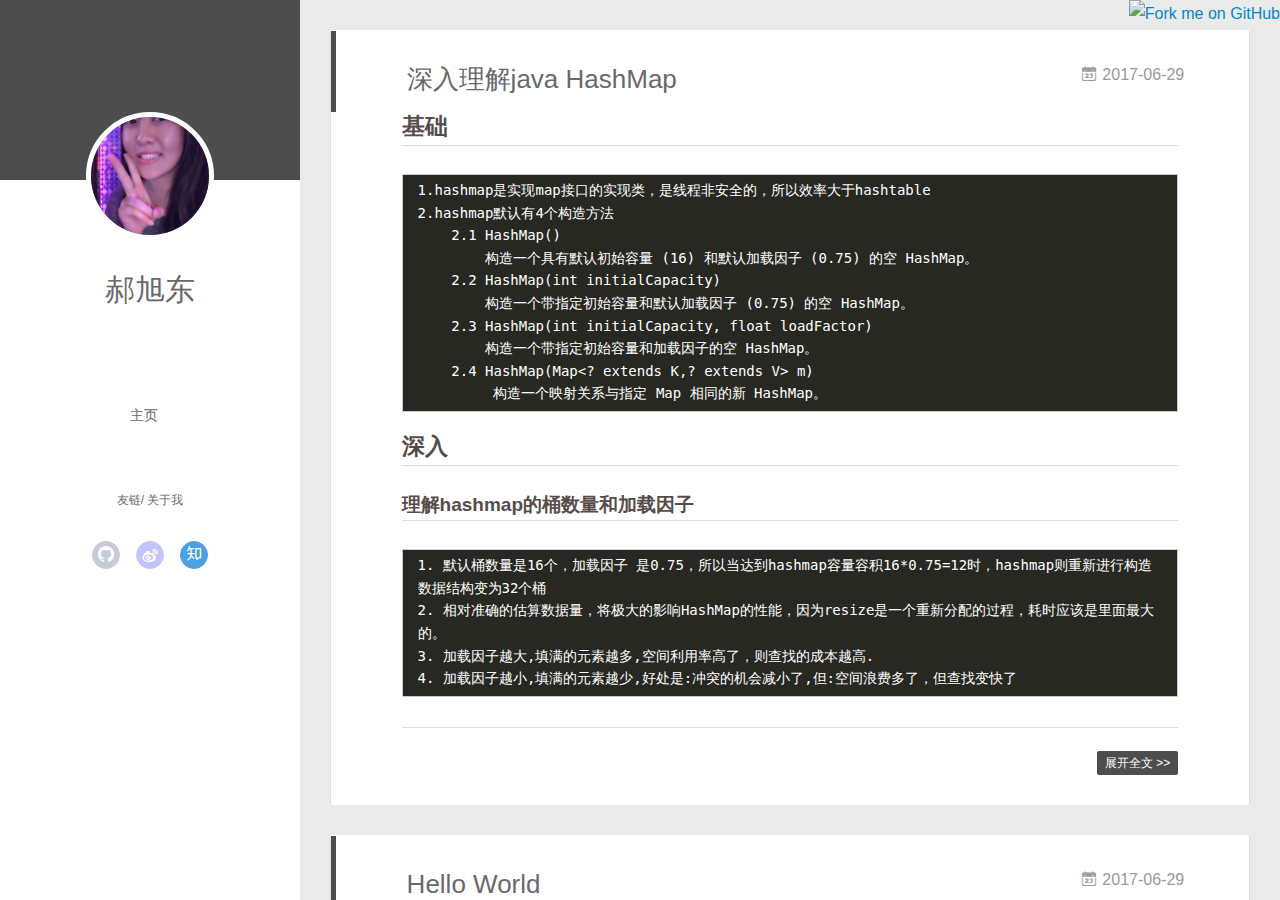
==== commit 6c4da13e: "Site updated: 2017-06-29 22:10:40" ====
--- a/index.html
+++ b/index.html
@@ -304,11 +304,16 @@
     		&copy; 2017 郝旭东
     	</div>
       	<div class="footer-right">
-      		<a href="http://hexo.io/" target="_blank">Hexo</a>  Theme <a href="https://github.com/litten/hexo-theme-yilia" target="_blank">Yilia</a> by Litten
+      		<a href="http://hexo.io/" target="_blank">Hexo</a>  Java  dev
       	</div>
     </div>
   </div>
+  <p class="copyright">
+  本站总访问量 <span id="busuanzi_value_site_pv"></span> 次, 访客数 <span id="busuanzi_value_site_uv"></span> 人次, 本文总阅读量 <span id="busuanzi_value_page_pv"></span> 次
+  </p>
 </footer>
+<a href="https://github.com/haoxd"><img style="position: absolute; top: 0; right: 0; border: 0;" src="https://camo.githubusercontent.com/365986a132ccd6a44c23a9169022c0b5c890c387/68747470733a2f2f73332e616d617a6f6e6177732e636f6d2f6769746875622f726962626f6e732f666f726b6d655f72696768745f7265645f6161303030302e706e67" alt="Fork me on GitHub" data-canonical-src="https://s3.amazonaws.com/github/ribbons/forkme_right_red_aa0000.png"></a>
+<script async src="//dn-lbstatics.qbox.me/busuanzi/2.3/busuanzi.pure.mini.js"></script>
     </div>
     <script>
 	var yiliaConfig = {
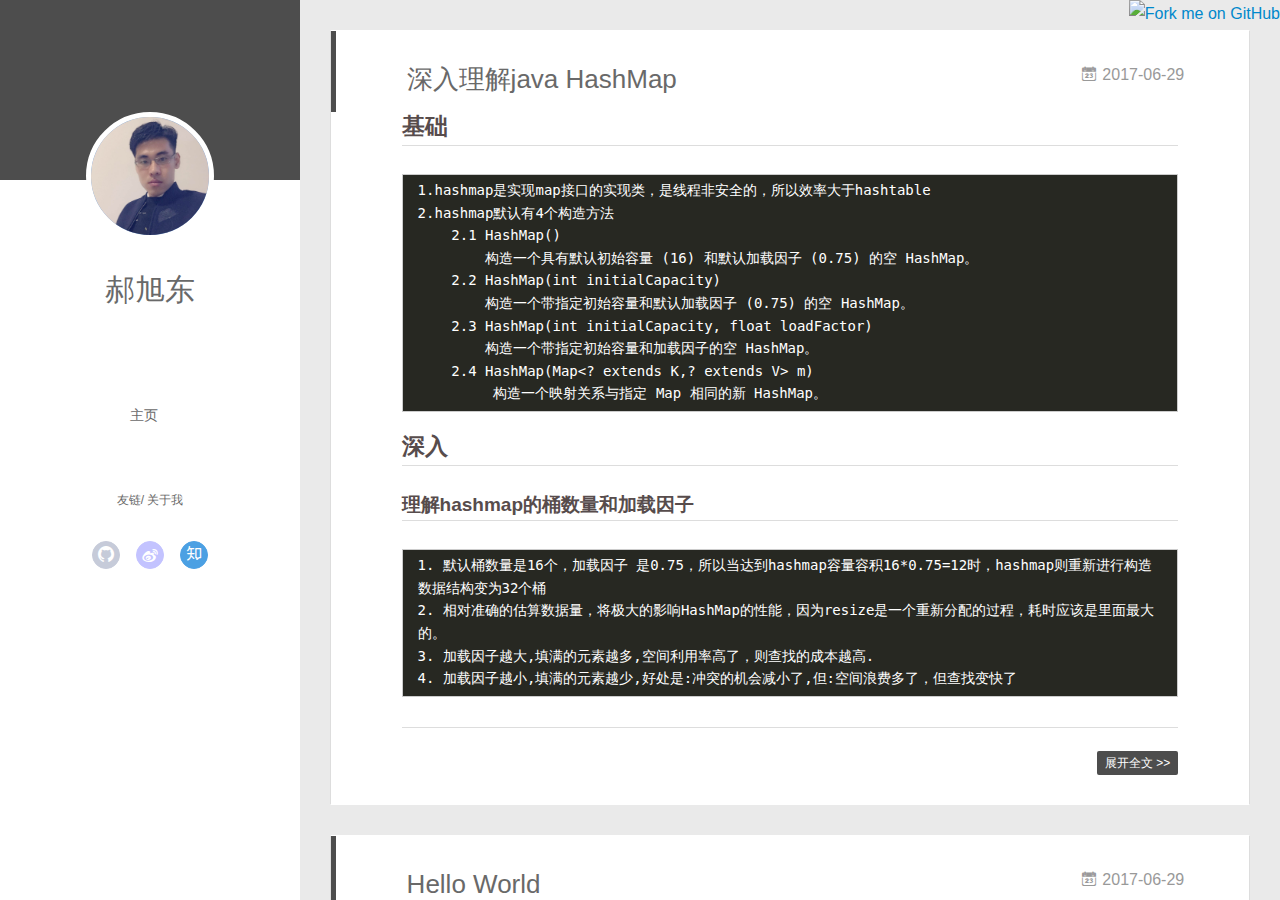
==== commit 8acac6a9: "Site updated: 2017-06-29 23:02:05" ====
--- a/index.html
+++ b/index.html
@@ -18,7 +18,7 @@
     <link rel="alternative" href="/atom.xml" title="我就是我不一样的烟火" type="application/atom+xml">
   
   
-    <link rel="icon" href="/img/img/ico.jpg">
+    <link rel="icon" href="/img/img/ico1.jpg">
   
   <link rel="stylesheet" type="text/css" href="/./main.b3331d.css">
   <style type="text/css">
--- a/main.b3331d.css
+++ b/main.b3331d.css
@@ -1,3 +1 @@
-.clearfix:after,.clearfix:before{content:"";display:table}
-.clearfix:after{clear:both}.left-col.show{box-shadow:0 0 6px 0 rgba(0,0,0,.75)}
-.mid-col,.mid-col.show .article,.tools-col,.tools-col .tools-section .search-tag.tagcloud .article-tag-list,.tools-col .tools-section .search-ul .search-tag span:hover,.tools-col .tools-section .search-ul .search-time span:hover,.tools-col .tools-section .search-ul .search-title:hover,.tools-col .tools-section .search-wrap .icon{transition:all .2s ease-in;-ms-transition:all .2s ease-in}@-webkit-keyframes leftIn{0%,60%,75%,90%,to{-webkit-animation-timing-function:cubic-bezier(.215,.61,.355,1);animation-timing-function:cubic-bezier(.215,.61,.355,1)}0%{-webkit-transform:translateZ(0);transform:translateZ(0)}60%{-webkit-transform:translate3d(358px,0,0);transform:translate3d(358px,0,0)}75%{-webkit-transform:translate3d(323px,0,0);transform:translate3d(323px,0,0)}90%{-webkit-transform:translate3d(338px,0,0);transform:translate3d(338px,0,0)}to{-webkit-transform:translate3d(333px,0,0);transform:translate3d(333px,0,0)}}@keyframes leftIn{0%,60%,75%,90%,to{-webkit-animation-timing-function:cubic-bezier(.215,.61,.355,1);animation-timing-function:cubic-bezier(.215,.61,.355,1)}0%{-webkit-transform:translateZ(0);transform:translateZ(0)}60%{-webkit-transform:translate3d(358px,0,0);transform:translate3d(358px,0,0)}75%{-webkit-transform:translate3d(323px,0,0);transform:translate3d(323px,0,0)}90%{-webkit-transform:translate3d(338px,0,0);transform:translate3d(338px,0,0)}to{-webkit-transform:translate3d(333px,0,0);transform:translate3d(333px,0,0)}}.mid-col.show{-webkit-animation-duration:.8s;animation-duration:.8s;-webkit-animation-fill-mode:both;animation-fill-mode:both;-webkit-animation-name:leftIn;animation-name:leftIn}@-webkit-keyframes leftOut{0%,60%,75%,90%,to{-webkit-animation-timing-function:cubic-bezier(.215,.61,.355,1);animation-timing-function:cubic-bezier(.215,.61,.355,1)}0%{-webkit-transform:translate3d(333px,0,0);transform:translate3d(333px,0,0)}60%{-webkit-transform:translate3d(-25px,0,0);transform:translate3d(-25px,0,0)}75%{-webkit-transform:translate3d(10px,0,0);transform:translate3d(10px,0,0)}90%{-webkit-transform:translate3d(-5px,0,0);transform:translate3d(-5px,0,0)}to{-webkit-transform:translateZ(0);transform:translateZ(0)}}@keyframes leftOut{0%,60%,75%,90%,to{-webkit-animation-timing-function:cubic-bezier(.215,.61,.355,1);animation-timing-function:cubic-bezier(.215,.61,.355,1)}0%{-webkit-transform:translate3d(333px,0,0);transform:translate3d(333px,0,0)}60%{-webkit-transform:translate3d(-25px,0,0);transform:translate3d(-25px,0,0)}75%{-webkit-transform:translate3d(10px,0,0);transform:translate3d(10px,0,0)}90%{-webkit-transform:translate3d(-5px,0,0);transform:translate3d(-5px,0,0)}to{-webkit-transform:translateZ(0);transform:translateZ(0)}}.mid-col.hide{-webkit-animation-duration:.8s;animation-duration:.8s;-webkit-animation-name:leftOut;animation-name:leftOut}@-webkit-keyframes smallLeftIn{0%,60%,75%,90%,to{-webkit-animation-timing-function:cubic-bezier(.215,.61,.355,1);animation-timing-function:cubic-bezier(.215,.61,.355,1)}0%{-webkit-transform:translateZ(0);transform:translateZ(0)}60%{-webkit-transform:translate3d(325px,0,0);transform:translate3d(325px,0,0)}75%{-webkit-transform:translate3d(290px,0,0);transform:translate3d(290px,0,0)}90%{-webkit-transform:translate3d(305px,0,0);transform:translate3d(305px,0,0)}to{-webkit-transform:translate3d(300px,0,0);transform:translate3d(300px,0,0)}}@keyframes smallLeftIn{0%,60%,75%,90%,to{-webkit-animation-timing-function:cubic-bezier(.215,.61,.355,1);animation-timing-function:cubic-bezier(.215,.61,.355,1)}0%{-webkit-transform:translateZ(0);transform:translateZ(0)}60%{-webkit-transform:translate3d(325px,0,0);transform:translate3d(325px,0,0)}75%{-webkit-transform:translate3d(290px,0,0);transform:translate3d(290px,0,0)}90%{-webkit-transform:translate3d(305px,0,0);transform:translate3d(305px,0,0)}to{-webkit-transform:translate3d(300px,0,0);transform:translate3d(300px,0,0)}}.tools-col.show{-webkit-animation-duration:.8s;animation-duration:.8s;-webkit-animation-fill-mode:both;animation-fill-mode:both;-webkit-animation-name:smallLeftIn;animation-name:smallLeftIn}@-webkit-keyframes smallleftOut{0%,60%,75%,90%,to{-webkit-animation-timing-function:cubic-bezier(.215,.61,.355,1);animation-timing-function:cubic-bezier(.215,.61,.355,1)}0%{-webkit-transform:translate3d(333px,0,0);transform:translate3d(333px,0,0)}60%{-webkit-transform:translate3d(-25px,0,0);transform:translate3d(-25px,0,0)}75%{-webkit-transform:translate3d(10px,0,0);transform:translate3d(10px,0,0)}90%{-webkit-transform:translate3d(-5px,0,0);transform:translate3d(-5px,0,0)}to{-webkit-transform:translateZ(0);transform:translateZ(0)}}@keyframes smallleftOut{0%,60%,75%,90%,to{-webkit-animation-timing-function:cubic-bezier(.215,.61,.355,1);animation-timing-function:cubic-bezier(.215,.61,.355,1)}0%{-webkit-transform:translate3d(333px,0,0);transform:translate3d(333px,0,0)}60%{-webkit-transform:translate3d(-25px,0,0);transform:translate3d(-25px,0,0)}75%{-webkit-transform:translate3d(10px,0,0);transform:translate3d(10px,0,0)}90%{-webkit-transform:translate3d(-5px,0,0);transform:translate3d(-5px,0,0)}to{-webkit-transform:translateZ(0);transform:translateZ(0)}}.tools-col.hide{-webkit-animation-duration:.8s;animation-duration:.8s;-webkit-animation-fill-mode:both;animation-fill-mode:both;-webkit-animation-name:smallleftOut;animation-name:smallleftOut}html{-ms-text-size-adjust:100%;-webkit-text-size-adjust:100%;-webkit-tap-highlight-color:transparent;height:100%}body{margin:0;font-size:14px;font-family:Helvetica Neue,Helvetica,STHeiTi,Arial,sans-serif;line-height:1.5;color:#333;background-color:#fff;min-height:100%}article,aside,details,figcaption,figure,footer,header,hgroup,main,menu,nav,section,summary{display:block}audio,canvas,progress,video{display:inline-block}audio:not([controls]){display:none;height:0}progress{vertical-align:baseline}[hidden],template{display:none}a{background:transparent;text-decoration:none;color:#08c}a:active{outline:0}abbr[title]{border-bottom:1px dotted}b,strong{font-weight:700}dfn{font-style:italic}mark{background:#ff0;color:#000}small{font-size:80%}sub,sup{font-size:75%;line-height:0;position:relative;vertical-align:baseline}sup{top:-.5em}sub{bottom:-.25em}img{border:0;vertical-align:middle;max-width:100%}svg:not(:root){overflow:hidden}pre{overflow:auto;white-space:pre;white-space:pre-wrap;word-wrap:break-word}code,kbd,pre,samp{font-family:monospace,monospace;font-size:1em}button,input,optgroup,select,textarea{color:inherit;font:inherit;margin:0;vertical-align:middle}button,input,select{overflow:visible}button,select{text-transform:none}button,html input[type=button],input[type=reset],input[type=submit]{-webkit-appearance:button;cursor:pointer}[disabled]{cursor:default}button::-moz-focus-inner,input::-moz-focus-inner{border:0;padding:0}input{line-height:normal}input[type=checkbox],input[type=radio]{box-sizing:border-box;padding:0}input[type=number]::-webkit-inner-spin-button,input[type=number]::-webkit-outer-spin-button{height:auto}input[type=search]{-webkit-appearance:textfield;box-sizing:border-box}input[type=search]::-webkit-search-cancel-button,input[type=search]::-webkit-search-decoration{-webkit-appearance:none}fieldset{border:1px solid silver;margin:0 2px;padding:.35em .625em .75em}legend{border:0;padding:0}textarea{overflow:auto;resize:vertical;vertical-align:top}optgroup{font-weight:700}button,input,select,textarea{outline:0}input,textarea{-webkit-user-modify:read-write-plaintext-only}input::-ms-clear,input::-ms-reveal{display:none}input::-moz-placeholder,textarea::-moz-placeholder{color:#999}input:-ms-input-placeholder,textarea:-ms-input-placeholder{color:#999}input::-webkit-input-placeholder,textarea::-webkit-input-placeholder{color:#999}.placeholder{color:#999}table{border-collapse:collapse;border-spacing:0}td,th{padding:0}blockquote,figure,form,h1,h2,h3,h4,h5,h6,p{margin:0}dd,dl,li,ol,ul{margin:0;padding:0}ol,ul{list-style:none outside none}h1,h2,h3{line-height:2;font-weight:400}h1{font-size:18px}h2{font-size:16px}h3{font-size:14px}i{font-style:normal}*{box-sizing:border-box}@font-face{font-family:iconfont;src:url(./fonts/iconfont.3a9902.eot);src:url(./fonts/iconfont.3a9902.eot#iefix) format("embedded-opentype"),url(./fonts/iconfont.6e162c.woff) format("woff"),url(./fonts/iconfont.d0da7e.ttf) format("truetype"),url(./fonts/iconfont.9abe9f.svg#iconfont) format("svg")}[class*=" icon-"],[class^=icon-]{font-family:iconfont!important;speak:none;font-size:16px;font-style:normal;font-weight:400;font-variant:normal;text-transform:none;line-height:1;-webkit-font-smoothing:antialiased;-moz-osx-font-smoothing:grayscale}.icon-twitter:before{content:"\E600"}.icon-facebook:before{content:"\E601"}.icon-clock:before{content:"\E602"}.icon-mail:before{content:"\E609"}.icon-link:before{content:"\E6AB"}.icon-search:before{content:"\E65B"}.icon-smile:before{content:"\E64A"}.icon-roundrightfill:before{content:"\E65A"}.icon-list:before{content:"\E682"}.icon-book:before{content:"\E6FE"}.icon-home:before{content:"\E6BB"}.icon-share:before{content:"\E618"}.icon-back:before{content:"\E625"}.icon-qq:before{content:"\E62D"}.icon-weibo:before{content:"\E619"}.icon-segmentfault:before{content:"\E603"}.icon-sort:before{content:"\E700"}.icon-jianshu:before{content:"\E613"}.icon-circle-left:before{content:"\E71F"}.icon-circle-right:before{content:"\E720"}.icon-loading:before{content:"\E614"}.icon-acfun:before{content:"\E604"}.icon-close:before{content:"\E60C"}.icon-tumblr:before{content:"\E6B0"}.icon-calendar:before{content:"\E667"}.icon-rss:before{content:"\E877"}.icon-price-tags:before{content:"\E6F9"}.icon-quo-right:before{content:"\E7F6"}.icon-back1:before{content:"\E64E"}.icon-github:before{content:"\E735"}.icon-film:before{content:"\E7B7"}.icon-weixin:before{content:"\E61F"}.icon-qzone:before{content:"\E680"}.icon-douban:before{content:"\E64C"}.icon-roundleftfill:before{content:"\E799"}.icon-tuding:before{content:"\E651"}.icon-zhihu:before{content:"\E61B"}.icon-linkedin:before{content:"\E6D4"}.icon-google:before{content:"\E635"}.icon-bilibili:before{content:"\E622"}body,button,input,select,textarea{color:#1a1a1a;font-family:lucida grande,lucida sans unicode,lucida,helvetica,Hiragino Sans GB,Microsoft YaHei,WenQuanYi Micro Hei,sans-serif;font-size:16px;font-size:1rem;line-height:1.75}body{overflow-y:hidden;background:#eaeaea}#container,body,html{height:100%;overflow-x:hidden;overflow-y:auto}#mobile-nav{display:none}#container{position:relative;min-height:100%}#container .anm-canvas{display:none}#container.show .anm-canvas{display:block;position:fixed}.body-wrap{margin-bottom:80px}.mid-col{position:absolute;right:0;min-height:100%;background:#eaeaea;left:300px;width:auto}.mid-col.show{background:none;opacity:.9}.mid-col.show .article{background:hsla(0,0%,100%,.3)}.left-col{background:#fff;width:300px;position:fixed;opacity:1;transition:all .2s ease-in;height:100%;z-index:999}.left-col .overlay{width:100%;height:180px;position:absolute}.left-col .intrude-less{width:76%;text-align:center;margin:112px auto 0}.left-col #header{width:100%;height:300px;position:relative;border-bottom:1px solid color-border}.left-col #header a{color:#696969}.left-col #header a:hover{color:#b0a0aa}.left-col #header .header-subtitle{text-align:center;color:#999;font-size:14px;line-height:25px;overflow:hidden;text-overflow:ellipsis;display:-webkit-box;-webkit-line-clamp:2;-webkit-box-orient:vertical}.left-col #header .header-menu{font-weight:300;line-height:31px;text-transform:uppercase;float:none;min-height:150px;margin-left:-12px;text-align:center;display:-webkit-box;-webkit-box-orient:horizontal;-webkit-box-pack:center;-webkit-box-align:center}.left-col #header .header-menu li{cursor:default}.left-col #header .header-menu li a{font-size:14px;min-width:300px}.left-col #header .header-smart-menu{font-size:12px;margin-bottom:20px}.left-col #header .header-smart-menu a:after{content:"/"}.left-col #header .header-smart-menu a:last-child:after{content:""}.left-col #header .profilepic{display:block;border:5px solid #fff;border-radius:300px;width:128px;height:128px;margin:0 auto;position:relative;overflow:hidden;background:#88acdb;-webkit-transition:all .2s ease-in;display:-webkit-box;-webkit-box-orient:horizontal;-webkit-box-pack:center;-webkit-box-align:center;text-align:center}.left-col #header .profilepic img{border-radius:300px;opacity:1;-webkit-transition:all .2s ease-in}.left-col #header .profilepic img.show{width:100%;height:100%;opacity:1}.left-col #header .header-author{text-align:center;margin:.67em 0;font-family:Roboto,serif;font-size:30px;transition:.3s}::-webkit-scrollbar{width:10px;height:10px}::-webkit-scrollbar-button{width:0;height:0}::-webkit-scrollbar-button:end:decrement,::-webkit-scrollbar-button:start:increment{display:none}::-webkit-scrollbar-corner{display:block}::-webkit-scrollbar-thumb{border-radius:8px;background-color:rgba(0,0,0,.2)}::-webkit-scrollbar-thumb:hover{border-radius:8px;background-color:rgba(0,0,0,.5)}::-webkit-scrollbar-thumb,::-webkit-scrollbar-track{border-right:1px solid transparent;border-left:1px solid transparent}::-webkit-scrollbar-track:hover{background-color:rgba(0,0,0,.15)}::-webkit-scrollbar-button:start{width:10px;height:10px;background:url(./img/scrollbar_arrow.png) no-repeat 0 0}::-webkit-scrollbar-button:start:hover{background:url(./img/scrollbar_arrow.png) no-repeat -15px 0}::-webkit-scrollbar-button:start:active{background:url(./img/scrollbar_arrow.png) no-repeat -30px 0}::-webkit-scrollbar-button:end{width:10px;height:10px;background:url(./img/scrollbar_arrow.png) no-repeat 0 -18px}::-webkit-scrollbar-button:end:hover{background:url(./img/scrollbar_arrow.png) no-repeat -15px -18px}::-webkit-scrollbar-button:end:active{background:url(./img/scrollbar_arrow.png) no-repeat -30px -18px}.article-entry .highlight,.article-entry pre{background:#272822;margin:10px 0;padding:10px;overflow:auto;color:#fff;font-size:.9em;line-height:22.400000000000002px}.article-entry .gist .gist-file .gist-data .line-numbers,.article-entry .highlight .gutter pre,.article-entry .highlight .gutter pre .line{color:#666}.article-entry code,.article-entry pre{font-family:Source Code Pro,Consolas,Monaco,Menlo,monospace}.article-entry code{background:#eee;padding:0 .3em;border:none}.article-entry pre code{background:none;text-shadow:none;padding:0;color:#fff}.article-entry .highlight{border-radius:4px}.article-entry .highlight pre{border:none;margin:0;padding:0}.article-entry .highlight table{margin:0;width:auto}.article-entry .highlight td{border:none;padding:0}.article-entry .highlight figcaption{color:highlight-comment;line-height:1em;margin-bottom:1em}.article-entry .highlight figcaption:after,.article-entry .highlight figcaption:before{content:"";display:table}.article-entry .highlight figcaption:after{clear:both}.article-entry .highlight figcaption a{float:right}.article-entry .highlight .gutter pre{text-align:right;padding-right:20px}.article-entry .highlight .gutter pre .line{text-shadow:none}.article-entry .highlight .line{color:#fff;min-height:19px}.article-entry .gist{margin:0 -20px;border-style:solid;border-color:#ddd;border-width:1px 0;background:#272822;padding:15px 20px 15px 0}.article-entry .gist .gist-file{border:none;font-family:Source Code Pro,Consolas,Monaco,Menlo,monospace;margin:0}.article-entry .gist .gist-file .gist-data{background:none;border:none}.article-entry .gist .gist-file .gist-data .line-numbers{background:none;border:none;padding:0 20px 0 0}.article-entry .gist .gist-file .gist-data .line-data{padding:0!important}.article-entry .gist .gist-file .highlight{margin:0;padding:0;border:none}.article-entry .gist .gist-file .gist-meta{background:#272822;color:highlight-comment;font:.85em Helvetica Neue,Helvetica,Arial,sans-serif;text-shadow:0 0;padding:0;margin-top:1em;margin-left:20px}.article-entry .gist .gist-file .gist-meta a{color:#258fb8;font-weight:400}.article-entry .gist .gist-file .gist-meta a:hover{text-decoration:underline}pre .comment{color:#75715e}pre .class .params,pre .function .keyword,pre .keyword{color:#66d9ef}pre .css .value,pre .doctype,pre .function,pre .params,pre .tag{color:#fff}pre .at_rule,pre .at_rule .keyword,pre .css~* .tag,pre .preprocessor,pre .preprocessor .keyword,pre .title{color:#f92672}pre .attribute,pre .built_in,pre .class,pre .css~* .class,pre .function .title{color:#a6e22e}pre .string,pre .value{color:#e6db74}pre .number{color:#7163d7}pre .css~* .id,pre .id{color:#fd971f}#header .tagcloud a{color:#fff}.tagcloud a{display:inline-block;text-decoration:none;font-weight:400;font-size:10px;color:#fff;height:18px;line-height:18px;float:left;padding:0 5px 0 10px;position:relative;border-radius:0 5px 5px 0;margin:5px 9px 5px 8px;font-family:Menlo,Monaco,Andale Mono,lucida console,Courier New,monospace}.tagcloud a:hover{opacity:.8}.tagcloud a:before{content:" ";width:0;height:0;position:absolute;top:0;left:-18px;border:9px solid transparent}.tagcloud a:after{content:" ";width:4px;height:4px;background-color:#fff;border-radius:4px;box-shadow:0 0 0 1px rgba(0,0,0,.3);position:absolute;top:7px;left:2px}.tagcloud a.color1{background:#ff945c}.tagcloud a.color1:before{border-right-color:#ff945c}.tagcloud a.color2{background:#cc8167}.tagcloud a.color2:before{border-right-color:#cc8167}.tagcloud a.color3{background:#ba8f6c}.tagcloud a.color3:before{border-right-color:#ba8f6c}.tagcloud a.color4{background:#94635c}.tagcloud a.color4:before{border-right-color:#94635c}.tagcloud a.color5{background:#7b5d5f}.tagcloud a.color5:before{border-right-color:#7b5d5f}.article-tag-list .article-tag-list-item{float:left}.article-pop-out .icon-tuding{color:#999;float:left;margin-right:10px;margin-top:6px}.article-category,.article-category .article-tag-list,.article-tag,.article-tag .article-tag-list{float:left}.article-category .icon,.article-tag .icon{color:#999;float:left;margin-right:10px;margin-top:6px}.article-pop-out{float:left}.archive-article-date{color:#999;margin-right:7.6923%;float:right}.archive-article-date .icon{margin:5px 5px 5px 0}.glass{background-color:rgba(54,70,93,.9);z-index:998;transition:opacity .15s;width:100%;height:100%;display:none}.glass,.tagcloud-ctn{left:0;opacity:1;bottom:0;position:fixed;right:0;top:0}.tagcloud-ctn{z-index:90120;background-size:100% 100%}.tagcloud-ctn .tagcloud-global{position:fixed;top:50%;left:50%;margin-top:-115px;margin-left:-315px;width:630px}.tagcloud-ctn .tagcloud-global a{width:80px;height:80px;border-radius:50%;background:#f2992e;color:#fff;display:block;float:left;line-height:80px;text-align:center}.tagcloud-ctn .tagcloud-global .tab-post-types .tab-post-type:first-child .post-type-icon{background:#f2992e}.tagcloud-ctn .tagcloud-global .tab-post-types .tab-post-type:nth-child(2) .post-type-icon{background:#56bc8a}.tagcloud-ctn .tagcloud-global .tab-post-types .tab-post-type:nth-child(3) .post-type-icon{background:#4aa8d8}.tagcloud-ctn .tagcloud-global .tab-post-types .tab-post-type:nth-child(4) .post-type-icon{background:#a77dc2}.tagcloud-ctn .tagcloud-global .tab-post-types .tab-post-type:nth-child(5) .post-type-icon{background:#dd765d}#header .header-nav{width:100%;position:absolute;transition:-webkit-transform .3s ease-in;transition:transform .3s ease-in;transition:transform .3s ease-in,-webkit-transform .3s ease-in}#header .header-nav .social{margin-top:10px;text-align:center;display:-webkit-box;display:-ms-flexbox;display:flex;-ms-flex-wrap:wrap;flex-wrap:wrap;-webkit-box-pack:center;-ms-flex-pack:center;justify-content:center}#header .header-nav .social a{border-radius:50%;display:-moz-inline-stack;display:inline-block;vertical-align:middle;*vertical-align:auto;zoom:1;*display:inline;margin:0 8px 15px;transition:.3s;text-align:center;color:#fff;opacity:.7;width:28px;height:28px;line-height:26px}#header .header-nav .social a:hover{opacity:1}#header .header-nav .social a.weibo{background:#aaf;border:1px solid #aaf}#header .header-nav .social a.weibo:hover{border:1px solid #aaf}#header .header-nav .social a.segmentfault{background:#009a61;border:1px solid #009a61}#header .header-nav .social a.segmentfault:hover{border:1px solid #009a61}#header .header-nav .social a.rss{background:#ef7522;border:1px solid #ef7522}#header .header-nav .social a.rss:hover{border:1px solid #cf5d0f}#header .header-nav .social a.github{background:#afb6ca;border:1px solid #afb6ca}#header .header-nav .social a.github:hover{border:1px solid #909ab6}#header .header-nav .social a.facebook{background:#3b5998;border:1px solid #3b5998}#header .header-nav .social a.facebook:hover{border:1px solid #2d4373}#header .header-nav .social a.google{background:#c83d20;border:1px solid #c83d20}#header .header-nav .social a.google:hover{border:1px solid #9c3019}#header .header-nav .social a.twitter{background:#55cff8;border:1px solid #55cff8}#header .header-nav .social a.twitter:hover{border:1px solid #24c1f6}#header .header-nav .social a.linkedin{background:#005a87;border:1px solid #005a87}#header .header-nav .social a.linkedin:hover{border:1px solid #006b98}#header .header-nav .social a.acfun{background:#fd4c5d;border:1px solid #fd4c5d}#header .header-nav .social a.acfun:hover{border:1px solid #fd4c5d}#header .header-nav .social a.bilibili{background:#e15280;border:1px solid #e15280}#header .header-nav .social a.bilibili:hover{border:1px solid #e15280}#header .header-nav .social a.zhihu{background:#0078d8;border:1px solid #0078d8}#header .header-nav .social a.zhihu:hover{border:1px solid #0078d8}#header .header-nav .social a.douban{background:#06c611;border:1px solid #06c611}#header .header-nav .social a.douban:hover{border:1px solid #06c611}#header .header-nav .social a.mail{background:#005a87;border:1px solid #005a87}#header .header-nav .social a.mail:hover{border:1px solid #006b98}#header .header-nav .social a.jianshu{background:#ff5722;border:1px solid #ff5722}#header .header-nav .social a.jianshu:hover{border:1px solid #ff5722}#header .header-nav .social a.weixin{background:#4caf50;border:1px solid #4caf50}#header .header-nav .social a.weixin:hover{border:1px solid #4caf50}#header .header-nav .social a.qq{background:#34baad;border:1px solid #34baad}#header .header-nav .social a.qq:hover{border:1px solid #34baad}#page-nav{text-align:center;margin-top:30px}#page-nav .page-number{width:20px;height:25px;background:#4d4d4d;display:inline-block;color:#fff;line-height:25px;font-size:12px;margin:0 5px 30px;border-radius:2px}#page-nav .page-number:hover{background:#5e5e5e}#page-nav .current{background:#88acdb;cursor:default}#page-nav .current:hover{background:#88acdb}#page-nav .extend{color:#4d4d4d;margin:0 27px;opacity:1}#page-nav .extend:hover{color:#5e5e5e}#page-nav:hover .extend{opacity:1}.archives-wrap{position:relative;margin:0 30px;padding-right:60px;border-bottom:1px solid #eee;background:#fff}.archives-wrap:first-child{margin-top:30px}.archives-wrap:last-child{margin-bottom:80px}.archives-wrap .archive-year-wrap{line-height:35px;width:200px;position:absolute;padding-top:15px;font-size:1.8em;z-index:1}.archives-wrap .archive-year-wrap a{color:#666;font-weight:700;padding-left:48px}.archives{position:relative}.archives .article-info{border:none}.archives .archive-article{margin-left:200px;padding:20px 0;border-bottom:1px solid #eee;border-top:1px solid #fff;position:relative}.archives .archive-article:first-child{border-top:none}.archives .archive-article:last-child{border-bottom:none}.archives .archive-article-title{font-size:16px;color:#333;transition:color .3s}.archives .archive-article-title:hover{color:#657b83}.archives .archive-article-title span{display:block;color:#a8a8a8;font-size:12px;line-height:14px;height:7px;padding-left:2px}.archives .archive-article-title span:before{display:inline-block;content:"\201C";font-family:serif;font-size:30px;float:left;margin:4px 4px 0 -12px;color:#c8c8c8}.archive-article-inner .icon-clock{margin-right:5px}.archive-article-inner .archive-article-header{position:relative;min-height:36px}.archive-article-inner .article-meta{position:relative;float:right;margin-top:-10px;color:#555;background:none;text-align:right;width:auto}.archive-article-inner .article-meta .article-date time{color:#aaa}.archive-article-inner .article-meta .archive-article-date,.archive-article-inner .article-meta .article-tag-list{margin-right:30px;display:-moz-inline-stack;display:inline-block;vertical-align:middle;zoom:1;color:#666;font-size:14px}.archive-article-inner .article-meta .archive-article-date{cursor:default;font-size:12px;margin-bottom:5px;margin-top:-10px;margin-right:0}.archive-article-inner .article-meta .article-category:before{float:left;margin-top:1px;left:15px}.archive-article-inner .article-meta .article-category .article-category-link{width:auto;max-width:83px;padding-left:10px}.archive-article-inner .article-meta .article-tag-list{margin-top:0}.archive-article-inner .article-meta .article-tag-list:before{left:15px}.archive-article-inner .article-meta .article-tag-list .article-tag-list-item{display:inline-block;width:auto;max-width:83px;padding-left:8px;font-size:12px}.tools-col{width:360px;height:100%;position:fixed;left:0;top:0;z-index:998;padding:0;opacity:0;-webkit-overflow-scrolling:touch;overflow-scrolling:touch}.tools-col.show{opacity:1}.tools-col.hide{z-index:0}.tools-col .tools-nav{display:none}.tools-col .tools-section,.tools-col .tools-wrap{height:100%;color:#e5e5e5;width:360px;overflow:hidden;overflow-y:auto}.tools-col .tools-section ::-webkit-scrollbar,.tools-col .tools-wrap ::-webkit-scrollbar{display:none}.tools-col .tools-section .search-wrap{width:310px;margin:20px 20px 10px;position:relative}.tools-col .tools-section .search-wrap .search-ipt{width:310px;color:#fff;background:none;border:none;border-bottom:2px solid #fff;font-family:Roboto,serif}.tools-col .tools-section .search-wrap .icon{position:absolute;right:0;top:7px;color:#fff;cursor:pointer}.tools-col .tools-section .search-wrap .icon:hover{-webkit-transform:scale(1.2);transform:scale(1.2)}.tools-col .tools-section .search-wrap ::-webkit-input-placeholder{color:#ededed}.tools-col .tools-section .search-tag.tagcloud{text-align:center;position:relative}.tools-col .tools-section .search-tag.tagcloud .search-tag-wording{font-size:12px;float:right;margin:4px 75px 0 0}.tools-col .tools-section .search-tag.tagcloud .search-switch{width:40px;height:25px;display:block}.tools-col .tools-section .search-tag.tagcloud .search-switch input{width:40px;height:14px;position:absolute;top:0;right:30px;z-index:2;border:0;background:0 0;-webkit-appearance:none;outline:0}.tools-col .tools-section .search-tag.tagcloud .search-switch input:before{content:"";width:40px;height:14px;border:1px solid #bdcabc;background-color:#fdfdfd;border-radius:20px;cursor:pointer;display:inline-block;position:relative;vertical-align:middle;box-sizing:content-box;box-shadow:inset 0 0 0 0 #dfdfdf;transition:border .4s,box-shadow .4s;background-clip:content-box}.tools-col .tools-section .search-tag.tagcloud .search-switch input:checked:before{border-color:#64bd63;box-shadow:inset 0 0 0 .16rem #64bd63;background-color:#64bd63;transition:border .4s,box-shadow .4s,background-color 1.2s}.tools-col .tools-section .search-tag.tagcloud .search-switch input:checked:after{left:27px;background:#fff}.tools-col .tools-section .search-tag.tagcloud .search-switch input:after{content:"";width:14px;height:14px;position:absolute;top:16px;left:2px;-webkit-transform:translateY(-50%);border-radius:100%;background-color:#91c0f1;box-shadow:0 1px 1px rgba(0,0,0,.4);transition:left .2s;cursor:pointer}.tools-col .tools-section .search-tag.tagcloud .article-tag-list{display:none;margin:15px 10px 0;padding:10px;background:hsla(0,0%,100%,.2)}.tools-col .tools-section .search-tag.tagcloud .article-tag-list.show{display:block}.tools-col .tools-section .search-tag.tagcloud .a{float:none}.tools-col .tools-section .search-ul{margin-top:10px;color:rgba(77,77,77,.75);-webkit-overflow-scrolling:touch;overflow-scrolling:touch;overflow-y:auto}.tools-col .tools-section .search-ul .search-li{padding:10px 20px;border-bottom:1px dotted #dcdcdc}.tools-col .tools-section .search-ul .search-li:hover{background:hsla(0,0%,100%,.2)}.tools-col .tools-section .search-ul .search-title{overflow:hidden;white-space:nowrap;text-overflow:ellipsis;display:block;color:#fffff8;text-shadow:1px 1px rgba(77,77,77,.25)}.tools-col .tools-section .search-ul .search-title .icon{margin-right:10px;color:#fffdd8}.tools-col .tools-section .search-ul .search-title:hover{color:#fff}.tools-col .tools-section .search-ul .search-tag,.tools-col .tools-section .search-ul .search-time{font-size:12px;color:#fffdd8;margin-right:10px}.tools-col .tools-section .search-ul .search-tag .icon,.tools-col .tools-section .search-ul .search-time .icon{margin-right:0}.tools-col .tools-section .search-ul .search-tag span,.tools-col .tools-section .search-ul .search-time span{cursor:pointer}.tools-col .tools-section .search-ul .search-tag span:hover,.tools-col .tools-section .search-ul .search-time span:hover{color:#fff}.tools-col .tools-section .search-ul .search-time{float:left}.tools-col .tools-section .search-ul .search-tag span{margin-right:5px}.tools-col .tools-section-friends{padding-top:30px}.tools-col .aboutme-wrap{display:-webkit-box;display:-ms-flexbox;display:flex;-webkit-box-align:center;-ms-flex-align:center;align-items:center;-webkit-box-pack:center;-ms-flex-pack:center;justify-content:center;width:100%;height:100%;color:#fffdd8;text-shadow:1px 1px rgba(77,77,77,.45)}.body-wrap>article{position:relative}@-webkit-keyframes cd-bounce-1{0%{opacity:0;-webkit-transform:scale(1)}60%{opacity:1;-webkit-transform:scale(1.01)}to{-webkit-transform:scale(1)}}@keyframes cd-bounce-1{0%{opacity:0;-webkit-transform:scale(1);transform:scale(1)}60%{opacity:1;-webkit-transform:scale(1.01);transform:scale(1.01)}to{-webkit-transform:scale(1);transform:scale(1)}}.article{margin:30px;position:relative;border:1px solid #ddd;border-top:1px solid #fff;border-bottom:1px solid #fff;background:#fff;transition:all .2s ease-in}.article img{max-width:100%}.article-inner h1.article-title,.article-title{color:#696969;margin-left:0;font-weight:300;line-height:35px;margin-bottom:20px;font-size:26px;transition:color .3s}.article-header{border-left:5px solid #4d4d4d;padding:30px 0 15px 25px;padding-left:7.6923%}.article-meta{width:150px;font-size:14;text-align:right;position:absolute;right:0;top:23px;text-align:center;z-index:1}.article-meta time{color:#aaa}.article-meta time .icon-clock{margin-right:8px;font-size:16px}.article-more-link{margin-top:0;text-align:left;float:right}.article-more-link a{background:#4d4d4d;color:#fff;font-size:12px;padding:5px 8px;line-height:16px;border-radius:2px;transition:background .3s}.article-more-link a:hover{background:#3c3c3c}.article-more-link a.hidden{visibility:hidden}.article-info.info-on-right{margin:10px 0 0;float:right}.article-info-index.article-info{padding-top:20px;margin:30px 7.6923% 0;min-height:72px;border-top:1px solid #ddd}.article-info-post.article-info{padding:0;border:none;margin:-30px 0 20px 7.6923%}.article-inner p{margin:0 0 1.75em}.article-inner{border-color:#d1d1d1}.article-inner h1{font-size:28px;font-size:1.75rem;line-height:1.25;margin-top:2em;margin-bottom:1em}.article-inner h2{font-size:23px;font-size:1.4375rem;line-height:1.2173913043;margin-top:2.4347826087em;margin-bottom:1.2173913043em}.article-inner h3{font-size:19px;font-size:1.1875rem;line-height:1.1052631579;margin-top:2.9473684211em;margin-bottom:1.4736842105em}.article-inner h4,.article-inner h5,.article-inner h6{font-size:16px;font-size:1rem;line-height:1.3125;margin-top:3.5em;margin-bottom:1.75em}.article-inner h4{letter-spacing:.140625em;text-transform:uppercase}.article-inner h6{font-style:italic}.article-inner h1,.article-inner h2,.article-inner h3,.article-inner h4,.article-inner h5,.article-inner h6{font-weight:900}.article-inner h1:first-child,.article-inner h2:first-child,.article-inner h3:first-child,.article-inner h4:first-child,.article-inner h5:first-child,.article-inner h6:first-child{margin-top:0}.article-inner h1:first-child{margin-bottom:10px;display:inline}.article-entry{line-height:1.8em;padding-right:7.6923%;padding-left:7.6923%}.article-entry p{margin-top:10px}.article-entry li code,.article-entry p code{padding:1px 3px;margin:0 3px;background:#ddd;border:1px solid #ccc;font-family:Menlo,Monaco,Andale Mono,lucida console,Courier New,monospace;word-wrap:break-word;font-size:14px}.article-entry blockquote{background:#ddd;border-left:5px solid #ccc;padding:15px 20px;margin-top:10px;border-left:5px solid #657b83;background:#f6f6f6}.article-entry blockquote p{margin-top:0;margin-bottom:0}.article-entry em{font-style:italic}.article-entry ul li:before{content:"";width:6px;height:6px;border:1px solid #999;border-radius:10px;background:#aaa;display:inline-block;margin-right:10px;float:left;margin-top:10px}.article-entry ol{counter-reset:item}.article-entry ol li:before{counter-increment:item;content:counter(item) ".";margin-right:10px}.article-entry ol,.article-entry ul{font-size:14px;margin:10px 0}.article-entry li ol,.article-entry li ul{margin-left:30px}.article-entry li ol li:before,.article-entry li ul li:before{content:"";background:#dedede}.article-entry h1{margin-top:30px}.article-entry h2,.article-entry h3,.article-entry h4,.article-entry h5,.article-entry h6{margin-top:20px;font-weight:700;color:#574c4c;padding-bottom:5px;border-bottom:1px solid #ddd}.article-entry video{max-width:100%}.article-entry strong{font-weight:700}.article-entry .caption{display:block;font-size:.8em;color:#aaa}.article-entry hr{height:0;margin-top:20px;margin-bottom:20px;border-left:0;border-right:0;border-top:1px solid #ddd;border-bottom:1px solid #fff}.article-entry pre{line-height:1.5;margin-top:10px;padding:5px 15px;overflow-x:auto;color:#657b83;border:1px solid #ccc;text-shadow:0 1px #444;font-family:Menlo,Monaco,Andale Mono,lucida console,Courier New,monospace}.article-entry pre code{font-size:14px}.article-entry table{width:100%;border:1px solid #dedede;margin:15px 0;border-collapse:collapse}.article-entry table td,.article-entry table tr{height:35px}.article-entry table thead tr{background:#f8f8f8}.article-entry table tbody tr:hover{background:#efefef}.article-entry table td,.article-entry table th{border:1px solid #dedede;padding:0 10px}.article-entry figure table{border:none;width:auto;margin:0}.article-entry figure table tbody tr:hover{background:none}#article-nav{margin:0 0 20px;padding:0 32px 10px;min-height:30px}#article-nav .article-nav-link-wrap{font-size:14px}#article-nav .article-nav-link-wrap .article-nav-title{display:inline-block;font-size:16px;transition:color .3s}#article-nav .article-nav-link-wrap:hover .article-nav-title,#article-nav .article-nav-link-wrap:hover i{color:#4d4d4d}#article-nav #article-nav-older{float:right}#disqus_thread,#SOHUCS,.cloud-tie-wrapper,.duoshuo{padding:0 30px!important;min-height:20px}#SOHUCS #SOHU_MAIN .module-cmt-list .block-cont-gw{border-bottom:1px dashed #c8c8c8!important}.share-wrap{min-height:20px}.share-btn{float:right;position:relative}.share-icons{display:-webkit-box;display:-ms-flexbox;display:flex;-webkit-box-pack:center;-ms-flex-pack:center;justify-content:center;-webkit-box-align:center;-ms-flex-align:center;align-items:center;-ms-flex-wrap:wrap;flex-wrap:wrap}.share-icons a{border:1px solid #fff;border-radius:50%;display:-moz-inline-stack;display:inline-block;vertical-align:middle;zoom:1;margin:10px;transition:.3s;text-align:center;color:#fff;opacity:.7;width:28px;height:28px;line-height:26px;text-shadow:1px 1px 1px #509eb7}.share-icons a:active{color:#fff}.share-icons a:hover{-webkit-transform:scale(1.2);transform:scale(1.2)}.share-icons a.share-outer{border:none;color:#fff;background:#4d4d4d;text-shadow:none}.page-modal{position:fixed;top:24%;left:50%;z-index:1001;padding:20px;text-align:center;color:#727272;background:#fff;border-radius:4px;box-shadow:0 2px 5px 0 rgba(0,0,0,.16),0 2px 10px 0 rgba(0,0,0,.12);opacity:0;-webkit-transform:translate(-50%,-200%);transform:translate(-50%,-200%)}.page-modal p{margin-bottom:10px}.page-modal.ready{visibility:hidden;display:block;-webkit-transform:translate(-50%,-100%);transform:translate(-50%,-100%);transition:.3s}.page-modal.in{visibility:visible;opacity:1;-webkit-transform:translate(-50%);transform:translate(-50%)}.page-modal .close{position:absolute;right:15px;top:15px;color:rgba(0,0,0,.2);font-size:16px;line-height:20px}.page-modal .close:active,.page-modal .close:hover{color:rgba(0,0,0,.4)}.mask{visibility:hidden;position:fixed;top:0;left:0;bottom:0;z-index:1000;width:100%;height:100%;background:#000;opacity:0;filter:alpha(opacity=0);pointer-events:none;transition:.3s ease-in-out}.mask.in{visibility:visible;pointer-events:auto;opacity:.3}.page-reward{margin:60px 0;text-align:center}.page-reward .page-reward-btn{position:relative;display:inline-block;width:56px;height:56px;line-height:56px;font-size:20px;color:#fff;background:#f44336;border-radius:50%;box-shadow:0 2px 5px 0 rgba(0,0,0,.16),0 2px 10px 0 rgba(0,0,0,.12);transition:.4s ease-in-out}.page-reward .page-reward-btn:active,.page-reward .page-reward-btn:hover{box-shadow:0 6px 12px rgba(0,0,0,.2),0 4px 15px rgba(0,0,0,.2)}.page-reward .page-reward-btn .tooltip-item{display:block;width:56px;height:56px}.page-reward .reward-box{display:-webkit-box;display:-ms-flexbox;display:flex;-ms-flex-pack:distribute;justify-content:space-around}.page-reward .reward-p{color:#fff;font-weight:700;text-shadow:1px 1px 1px #45b9e0}.page-reward .reward-p .icon{margin:0 10px;color:#ddd}.page-reward .reward-type{font-size:16px;display:block;color:#4d4d4d;margin:20px 0 0}.page-reward .reward-img{width:130px;height:130px;border:6px solid #fff;border-radius:3px}.tooltip-left .tooltip{position:absolute;z-index:999;cursor:pointer;width:28px;height:28px;top:-10px;right:10px}.tooltip-left .tooltip:hover a.share-outer{background:#24c1f6}@-webkit-keyframes pulse{0%{-webkit-transform:scale3d(.5,.5,1)}to{-webkit-transform:scaleX(1)}}@keyframes pulse{0%{-webkit-transform:scale3d(.5,.5,1);transform:scale3d(.5,.5,1)}to{-webkit-transform:scaleX(1);transform:scaleX(1)}}.tooltip-left .tooltip-content{position:absolute;background:rgba(36,193,246,.9);z-index:9999;width:200px;bottom:50%;margin-bottom:-10px;border-radius:20px;font-size:1.1em;text-align:center;color:#fff;opacity:0;cursor:default;pointer-events:none;-webkit-font-smoothing:antialiased;transition:opacity .3s,-webkit-transform .3s;transition:opacity .3s,transform .3s;transition:opacity .3s,transform .3s,-webkit-transform .3s}.tooltip-left .tooltip-west .tooltip-content{left:3.5em;-webkit-transform-origin:-2em 50%;transform-origin:-2em 50%;-webkit-transform:translate3d(0,50%,0) rotate3d(1,1,1,30deg);transform:translate3d(0,50%,0) rotate3d(1,1,1,30deg)}.tooltip-left .tooltip-east .tooltip-content{right:3.5em;-webkit-transform-origin:calc(100% + 2em) 50%;transform-origin:calc(100% + 2em) 50%;-webkit-transform:translate3d(0,50%,0) rotate3d(1,1,1,-30deg);transform:translate3d(0,50%,0) rotate3d(1,1,1,-30deg)}.tooltip-left .tooltip:hover .tooltip-content{opacity:1;-webkit-transform:translate3d(0,50%,0) rotate3d(0,0,0,0);transform:translate3d(0,50%,0) rotate3d(0,0,0,0);pointer-events:auto}.tooltip-left .tooltip-content:after,.tooltip-left .tooltip-content:before{content:"";position:absolute}.tooltip-left .tooltip-content:before{height:100%;width:3em}.tooltip-left .tooltip-content:after{width:2em;height:2em;top:50%;margin:-1em 0 0;background:url(./fonts/tooltip.4004ff.svg) no-repeat 50%;background-size:100%}.tooltip-left .tooltip-west .tooltip-content:after,.tooltip-left .tooltip-west .tooltip-content:before{right:99%}.tooltip-left .tooltip-east .tooltip-content:after,.tooltip-left .tooltip-east .tooltip-content:before{left:99%}.tooltip-left .tooltip-east .tooltip-content:after{-webkit-transform:scaleX(-1);transform:scaleX(-1)}.tooltip-top .tooltip{display:inline;position:relative;z-index:999}.tooltip-top .tooltip:after{content:"";position:absolute;width:100%;height:20px;bottom:100%;left:50%;pointer-events:none;-webkit-transform:translateX(-50%);transform:translateX(-50%)}.tooltip-top .tooltip:hover:after{pointer-events:auto}.tooltip-top .tooltip-content{position:absolute;z-index:9999;width:370px;left:50%;bottom:100%;font-size:20px;line-height:1.4;text-align:center;font-weight:400;color:#4d4d4d;background:transparent;opacity:0;margin:0 0 -10px -185px;cursor:default;pointer-events:none;font-family:Satisfy,cursive;-webkit-font-smoothing:antialiased;transition:opacity .3s .3s;padding-bottom:80px}.tooltip-top .tooltip:hover .tooltip-content{opacity:1;pointer-events:auto;transition-delay:0s}.tooltip-top .tooltip-content span{display:block}.tooltip-top .tooltip-text{border-bottom:10px solid #4d4d4d;overflow:hidden;-webkit-transform:scaleX(0);transform:scaleX(0);transition:-webkit-transform .3s .3s;transition:transform .3s .3s;transition:transform .3s .3s,-webkit-transform .3s .3s}.tooltip-top .tooltip:hover .tooltip-text{transition-delay:0s;-webkit-transform:scaleX(1);transform:scaleX(1)}.tooltip-top .tooltip-inner{background:rgba(36,193,246,.9);padding:40px;-webkit-transform:translate3d(0,100%,0);transform:translate3d(0,100%,0);webkit-transition:-webkit-transform .3s;transition:-webkit-transform .3s;transition:transform .3s;transition:transform .3s,-webkit-transform .3s}.tooltip-top .tooltip:hover .tooltip-inner{transition-delay:.3s;-webkit-transform:translateZ(0);transform:translateZ(0)}.tooltip-top .tooltip-content:after{content:"";left:50%;border:solid transparent;height:0;width:0;position:absolute;pointer-events:none;border-color:transparent;border-top-color:#4d4d4d;border-width:10px;margin-left:-10px}#footer{font-size:12px;font-family:Menlo,Monaco,Andale Mono,lucida console,Courier New,monospace;text-shadow:0 1px #fff;position:absolute;bottom:30px;opacity:.6;width:100%;text-align:center}#footer .outer{padding:0 30px}.footer-left{float:left}.footer-right{float:right}@media screen and (max-width:800px){#container,body,html{height:auto;overflow-x:hidden;overflow-y:auto}#mobile-nav{display:block}.body-wrap{margin-bottom:0}.left-col{display:none}.mid-col{left:0}#header .header-nav,.mid-col{position:relative}.cloud-tie-wrapper{padding:0;min-height:20px}.tools-col{left:-300px;width:300px}.tools-col .tools-wrap{padding-top:48px}.tools-col .tools-section,.tools-col .tools-wrap{width:300px}.tools-col .tools-section .search-wrap,.tools-col .tools-wrap .search-wrap{width:280px}.tools-col .tools-section .search-tag.tagcloud,.tools-col .tools-wrap .search-tag.tagcloud{margin-right:-30px}.tools-col .tools-section .search-ul .search-li,.tools-col .tools-wrap .search-ul .search-li{padding:5px 20px}.tools-col.show .header-menu.tools-nav{display:block}#container .header-author.fixed{position:fixed;top:-29px;width:100%;color:#ddd}.mobile-mask{width:100%;height:100%;position:fixed;top:0;left:0;background:rgba(0,0,0,.85);z-index:999}.btnctn{position:fixed;width:50px;height:50px;top:-5px;z-index:4}.btnctn .slider-trigger{position:absolute;z-index:101;width:42px;height:42px;text-align:center;line-height:50px}.btnctn .slider-trigger.back{top:0;left:0}.btnctn .slider-trigger.list{bottom:0;left:0}.btnctn .slider-trigger:hover{background:#444}.btnctn .slider-trigger .icon{font-size:24px;color:#fff}.article-header{border-left:none;padding:0;border-bottom:1px dotted #ddd}.article-header h1{margin-bottom:10px}.article-header .archive-article-date{float:none}.header-subtitle .icon{margin:0 10px;color:#d0d0d0}.article-info-index.article-info{min-height:40px;padding-top:10px;margin:0;border-top:1px solid #ddd}.article-info-post.article-info{margin:0;padding-top:10px;border:none}#viewer-box .viewer-box-l{font-size:14px}.article-nav-link-wrap{margin:5px 0;display:block;clear:both}.article-nav-link-wrap .icon-circle-right{float:left;margin:6px 4px 0 0}.article{padding:10px;margin:10px 0;border:0;font-size:16px;color:#555}.article .article-more-link{margin:0}.article .article-entry{padding:10px 0 30px}.article .article-inner h1.article-title,.article .article-title{font-size:18px;font-weight:300;display:block;margin:0}.article .article-meta{width:auto;height:30px;margin-top:-5px;position:ralative}.article .article-meta .article-date{font-size:12px;border-radius:0;color:#666;background:none;height:auto;padding:0;margin:0;width:100%;text-align:left;margin-left:10px}.article .article-meta .article-date time{width:auto;float:right;margin-right:10px}.article .article-meta .article-tag-list{margin-top:7px;position:absolute;right:10px;top:0}.article .article-meta .article-tag-list:before{float:left;margin-top:1px;left:0}.article .article-meta .article-tag-list .article-tag-list-item{float:left;padding-left:0;width:auto;max-width:83px}.article .article-meta .article-category{margin-top:7px;position:absolute;right:10px;top:-30px}.article .article-meta .article-category:before{float:left;margin-top:1px;left:15px}.article .article-meta .article-category .article-category-link{max-width:83px;width:auto;padding-left:10px}.article #article-nav-older{float:none;display:block}.share{padding:3px 10px}#disqus_thread,.duoshuo{padding:0 13px}#article-nav{margin:0;padding:5px 10px 10px}#article-nav #article-nav-older{float:none}#article-nav .article-nav-link-wrap .article-nav-title{font-size:16px}#page-nav .extend{opacity:1}.instagram .open-ins{left:2px;top:-30px;color:#aaa}.info-on-right{float:none}.archives-wrap{margin:10px 10px 0;padding:10px}.archives-wrap .archive-article-title{font-size:16px}.archives-wrap .archive-year-wrap{position:relative;padding:0}.archives-wrap .archive-year-wrap a{padding:0}.archives-wrap .article-meta .archive-article-date{font-size:12px;margin-right:10px;margin-top:-5px}.archives-wrap .article-meta .article-tag-list-link{font-size:12px}.archives .archive-article{padding:10px 0;margin-left:0}#footer{position:relative;bottom:0}#footer .footer-left{float:none;margin-bottom:10px}#footer .footer-right{float:none}#mobile-nav .header-author{margin:0;position:relative;z-index:2;color:#424242}#mobile-nav .overlay{height:110px;position:absolute;width:100%;z-index:2;background:#4d4d4d}#mobile-nav #header{padding:10px 0 0}#mobile-nav #header .profilepic{display:block;position:relative;z-index:100}.header-menu{height:auto;margin:10px 0 20px}.header-menu.tools-nav{display:none;position:fixed;left:0;width:100%;z-index:9999}.header-menu.tools-nav ul{margin-right:28px}.header-menu.tools-nav li,.header-menu.tools-nav ul{border-color:#fff}.header-menu.tools-nav li a,.header-menu.tools-nav ul a{color:#fff}.header-menu.tools-nav li a.active,.header-menu.tools-nav ul a.active{background:#81b5cc}.header-menu ul{text-align:center;cursor:default;display:-webkit-box;display:-ms-flexbox;display:flex;margin:0 auto;-webkit-box-align:center;-ms-flex-align:center;align-items:center;-ms-flex-pack:distribute;justify-content:space-around;position:relative;z-index:1;border:1px solid #a0a0a0;border-radius:3px}.header-menu li{border-left:1px solid #a0a0a0}.header-menu li:first-child{border-left:0}.header-menu li:last-child{border-right:0}.header-menu li a{font-size:14px;overflow:hidden;text-overflow:ellipsis;white-space:nowrap;display:block;color:#a0a0a0}.header-menu li a.active{color:#eaeaea;background:#a0a0a0}.profilepic{display:block;border:5px solid #fff;border-radius:300px;width:128px;height:128px;margin:0 auto;position:relative;overflow:hidden;background:#88acdb;-webkit-transition:all .2s ease-in;display:-webkit-box;-webkit-box-orient:horizontal;-webkit-box-pack:center;-webkit-box-align:center;text-align:center}.header-author{text-align:center;margin:.67em 0;font-family:Roboto,serif;font-size:30px;transition:.3s}.header-subtitle{text-align:center;color:#999;font-size:14px;line-height:25px;overflow:hidden;text-overflow:ellipsis;display:-webkit-box;-webkit-line-clamp:2;-webkit-box-orient:vertical;padding:0 24px}}/*! PhotoSwipe Default UI CSS by Dmitry Semenov | photoswipe.com | MIT license */.pswp__button{width:44px;height:44px;position:relative;background:none;cursor:pointer;overflow:visible;-webkit-appearance:none;display:block;border:0;padding:0;margin:0;float:right;opacity:.75;transition:opacity .2s;box-shadow:none}.pswp__button:focus,.pswp__button:hover{opacity:1}.pswp__button:active{outline:none;opacity:.9}.pswp__button::-moz-focus-inner{padding:0;border:0}.pswp__ui--over-close .pswp__button--close{opacity:1}.pswp__button,.pswp__button--arrow--left:before,.pswp__button--arrow--right:before{background:url(./img/default-skin.png) 0 0 no-repeat;background-size:264px 88px;width:44px;height:44px}@media (-webkit-min-device-pixel-ratio:1.1),(-webkit-min-device-pixel-ratio:1.09375),(min-resolution:1.1dppx),(min-resolution:105dpi){.pswp--svg .pswp__button,.pswp--svg .pswp__button--arrow--left:before,.pswp--svg .pswp__button--arrow--right:before{background-image:url(./fonts/default-skin.b257fa.svg)}.pswp--svg .pswp__button--arrow--left,.pswp--svg .pswp__button--arrow--right{background:none}}.pswp__button--close{background-position:0 -44px}.pswp__button--share{background-position:-44px -44px}.pswp__button--fs{display:none}.pswp--supports-fs .pswp__button--fs{display:block}.pswp--fs .pswp__button--fs{background-position:-44px 0}.pswp__button--zoom{display:none;background-position:-88px 0}.pswp--zoom-allowed .pswp__button--zoom{display:block}.pswp--zoomed-in .pswp__button--zoom{background-position:-132px 0}.pswp--touch .pswp__button--arrow--left,.pswp--touch .pswp__button--arrow--right{visibility:hidden}.pswp__button--arrow--left,.pswp__button--arrow--right{background:none;top:50%;margin-top:-50px;width:70px;height:100px;position:absolute}.pswp__button--arrow--left{left:0}.pswp__button--arrow--right{right:0}.pswp__button--arrow--left:before,.pswp__button--arrow--right:before{content:"";top:35px;background-color:rgba(0,0,0,.3);height:30px;width:32px;position:absolute}.pswp__button--arrow--left:before{left:6px;background-position:-138px -44px}.pswp__button--arrow--right:before{right:6px;background-position:-94px -44px}.pswp__counter,.pswp__share-modal{-webkit-user-select:none;-moz-user-select:none;-ms-user-select:none;user-select:none}.pswp__share-modal{display:block;background:rgba(0,0,0,.5);width:100%;height:100%;top:0;left:0;padding:10px;position:absolute;z-index:1600;opacity:0;transition:opacity .25s ease-out;-webkit-backface-visibility:hidden;will-change:opacity}.pswp__share-modal--hidden{display:none}.pswp__share-tooltip{z-index:1620;position:absolute;background:#fff;top:56px;border-radius:2px;display:block;width:auto;right:44px;box-shadow:0 2px 5px rgba(0,0,0,.25);-webkit-transform:translateY(6px);transform:translateY(6px);transition:-webkit-transform .25s;transition:transform .25s;transition:transform .25s,-webkit-transform .25s;-webkit-backface-visibility:hidden;will-change:transform}.pswp__share-tooltip a{display:block;padding:8px 12px;font-size:14px;line-height:18px}.pswp__share-tooltip a,.pswp__share-tooltip a:hover{color:#000;text-decoration:none}.pswp__share-tooltip a:first-child{border-radius:2px 2px 0 0}.pswp__share-tooltip a:last-child{border-radius:0 0 2px 2px}.pswp__share-modal--fade-in{opacity:1}.pswp__share-modal--fade-in .pswp__share-tooltip{-webkit-transform:translateY(0);transform:translateY(0)}.pswp--touch .pswp__share-tooltip a{padding:16px 12px}a.pswp__share--facebook:before{content:"";display:block;width:0;height:0;position:absolute;top:-12px;right:15px;border:6px solid transparent;border-bottom-color:#fff;-webkit-pointer-events:none;-moz-pointer-events:none;pointer-events:none}a.pswp__share--facebook:hover{background:#3e5c9a;color:#fff}a.pswp__share--facebook:hover:before{border-bottom-color:#3e5c9a}a.pswp__share--twitter:hover{background:#55acee;color:#fff}a.pswp__share--pinterest:hover{background:#ccc;color:#ce272d}a.pswp__share--download:hover{background:#ddd}.pswp__counter{position:absolute;left:0;top:0;height:44px;font-size:13px;line-height:44px;color:#fff;opacity:.75;padding:0 10px}.pswp__caption{position:absolute;left:0;bottom:0;width:100%;min-height:44px}.pswp__caption small{font-size:11px;color:#bbb}.pswp__caption__center{text-align:left;max-width:420px;margin:0 auto;font-size:13px;padding:10px;line-height:20px;color:#ccc}.pswp__caption--empty{display:none}.pswp__caption--fake{visibility:hidden}.pswp__preloader{width:44px;height:44px;position:absolute;top:0;left:50%;margin-left:-22px;opacity:0;transition:opacity .25s ease-out;will-change:opacity;direction:ltr}.pswp__preloader__icn{width:20px;height:20px;margin:12px}.pswp__preloader--active{opacity:1}.pswp__preloader--active .pswp__preloader__icn{background:url(./img/preloader.gif) 0 0 no-repeat}.pswp--css_animation .pswp__preloader--active{opacity:1}.pswp--css_animation .pswp__preloader--active .pswp__preloader__icn{-webkit-animation:clockwise .5s linear infinite;animation:clockwise .5s linear infinite}.pswp--css_animation .pswp__preloader--active .pswp__preloader__donut{-webkit-animation:donut-rotate 1s cubic-bezier(.4,0,.22,1) infinite;animation:donut-rotate 1s cubic-bezier(.4,0,.22,1) infinite}.pswp--css_animation .pswp__preloader__icn{background:none;opacity:.75;width:14px;height:14px;position:absolute;left:15px;top:15px;margin:0}.pswp--css_animation .pswp__preloader__cut{position:relative;width:7px;height:14px;overflow:hidden}.pswp--css_animation .pswp__preloader__donut{box-sizing:border-box;width:14px;height:14px;border:2px solid #fff;border-radius:50%;border-left-color:transparent;border-bottom-color:transparent;position:absolute;top:0;left:0;background:none;margin:0}@media screen and (max-width:1024px){.pswp__preloader{position:relative;left:auto;top:auto;margin:0;float:right}}@-webkit-keyframes clockwise{0%{-webkit-transform:rotate(0deg);transform:rotate(0deg)}to{-webkit-transform:rotate(1turn);transform:rotate(1turn)}}@keyframes clockwise{0%{-webkit-transform:rotate(0deg);transform:rotate(0deg)}to{-webkit-transform:rotate(1turn);transform:rotate(1turn)}}@-webkit-keyframes donut-rotate{0%{-webkit-transform:rotate(0);transform:rotate(0)}50%{-webkit-transform:rotate(-140deg);transform:rotate(-140deg)}to{-webkit-transform:rotate(0);transform:rotate(0)}}@keyframes donut-rotate{0%{-webkit-transform:rotate(0);transform:rotate(0)}50%{-webkit-transform:rotate(-140deg);transform:rotate(-140deg)}to{-webkit-transform:rotate(0);transform:rotate(0)}}.pswp__ui{-webkit-font-smoothing:auto;visibility:visible;opacity:1;z-index:1550}.pswp__top-bar{position:absolute;left:0;top:0;height:44px;width:100%}.pswp--has_mouse .pswp__button--arrow--left,.pswp--has_mouse .pswp__button--arrow--right,.pswp__caption,.pswp__top-bar{-webkit-backface-visibility:hidden;will-change:opacity;transition:opacity 333ms cubic-bezier(.4,0,.22,1)}.pswp--has_mouse .pswp__button--arrow--left,.pswp--has_mouse .pswp__button--arrow--right{visibility:visible}.pswp__caption,.pswp__top-bar{background-color:rgba(0,0,0,.5)}.pswp__ui--fit .pswp__caption,.pswp__ui--fit .pswp__top-bar{background-color:rgba(0,0,0,.3)}.pswp__ui--idle .pswp__button--arrow--left,.pswp__ui--idle .pswp__button--arrow--right,.pswp__ui--idle .pswp__top-bar{opacity:0}.pswp__ui--hidden .pswp__button--arrow--left,.pswp__ui--hidden .pswp__button--arrow--right,.pswp__ui--hidden .pswp__caption,.pswp__ui--hidden .pswp__top-bar{opacity:.001}.pswp__ui--one-slide .pswp__button--arrow--left,.pswp__ui--one-slide .pswp__button--arrow--right,.pswp__ui--one-slide .pswp__counter{display:none}.pswp__element--disabled{display:none!important}.pswp--minimal--dark .pswp__top-bar{background:none}/*! PhotoSwipe main CSS by Dmitry Semenov | photoswipe.com | MIT license */.pswp{display:none;position:absolute;width:100%;height:100%;left:0;top:0;overflow:hidden;-ms-touch-action:none;touch-action:none;z-index:1500;-webkit-text-size-adjust:100%;-webkit-backface-visibility:hidden;outline:none}.pswp *{box-sizing:border-box}.pswp img{max-width:none}.pswp--animate_opacity{opacity:.001;will-change:opacity;transition:opacity 333ms cubic-bezier(.4,0,.22,1)}.pswp--open{display:block}.pswp--zoom-allowed .pswp__img{cursor:zoom-in}.pswp--zoomed-in .pswp__img{cursor:-webkit-grab;cursor:grab}.pswp--dragging .pswp__img{cursor:-webkit-grabbing;cursor:grabbing}.pswp__bg{background:#000;opacity:0;-webkit-transform:translateZ(0);transform:translateZ(0);-webkit-backface-visibility:hidden}.pswp__bg,.pswp__scroll-wrap{position:absolute;left:0;top:0;width:100%;height:100%}.pswp__scroll-wrap{overflow:hidden}.pswp__container,.pswp__zoom-wrap{-ms-touch-action:none;touch-action:none;position:absolute;left:0;right:0;top:0;bottom:0}.pswp__container,.pswp__img{-webkit-user-select:none;-moz-user-select:none;-ms-user-select:none;user-select:none;-webkit-tap-highlight-color:transparent;-webkit-touch-callout:none}.pswp__zoom-wrap{position:absolute;width:100%;-webkit-transform-origin:left top;transform-origin:left top;transition:-webkit-transform 333ms cubic-bezier(.4,0,.22,1);transition:transform 333ms cubic-bezier(.4,0,.22,1);transition:transform 333ms cubic-bezier(.4,0,.22,1),-webkit-transform 333ms cubic-bezier(.4,0,.22,1)}.pswp__bg{will-change:opacity;transition:opacity 333ms cubic-bezier(.4,0,.22,1)}.pswp--animated-in .pswp__bg,.pswp--animated-in .pswp__zoom-wrap{transition:none}.pswp__container,.pswp__zoom-wrap{-webkit-backface-visibility:hidden}.pswp__item{right:0;bottom:0;overflow:hidden}.pswp__img,.pswp__item{position:absolute;left:0;top:0}.pswp__img{width:auto;height:auto}.pswp__img--placeholder{-webkit-backface-visibility:hidden}.pswp__img--placeholder--blank{background:#222}.pswp--ie .pswp__img{width:100%!important;height:auto!important;left:0;top:0}.pswp__error-msg{position:absolute;left:0;top:50%;width:100%;text-align:center;font-size:14px;line-height:16px;margin-top:-8px;color:#ccc}.pswp__error-msg a{color:#ccc;text-decoration:underline}+.clearfix:after,.clearfix:before{content:"";display:table}.clearfix:after{clear:both}.left-col.show{box-shadow:0 0 6px 0 rgba(0,0,0,.75)}.mid-col,.mid-col.show .article,.tools-col,.tools-col .tools-section .search-tag.tagcloud .article-tag-list,.tools-col .tools-section .search-ul .search-tag span:hover,.tools-col .tools-section .search-ul .search-time span:hover,.tools-col .tools-section .search-ul .search-title:hover,.tools-col .tools-section .search-wrap .icon{transition:all .2s ease-in;-ms-transition:all .2s ease-in}@-webkit-keyframes leftIn{0%,60%,75%,90%,to{-webkit-animation-timing-function:cubic-bezier(.215,.61,.355,1);animation-timing-function:cubic-bezier(.215,.61,.355,1)}0%{-webkit-transform:translateZ(0);transform:translateZ(0)}60%{-webkit-transform:translate3d(358px,0,0);transform:translate3d(358px,0,0)}75%{-webkit-transform:translate3d(323px,0,0);transform:translate3d(323px,0,0)}90%{-webkit-transform:translate3d(338px,0,0);transform:translate3d(338px,0,0)}to{-webkit-transform:translate3d(333px,0,0);transform:translate3d(333px,0,0)}}@keyframes leftIn{0%,60%,75%,90%,to{-webkit-animation-timing-function:cubic-bezier(.215,.61,.355,1);animation-timing-function:cubic-bezier(.215,.61,.355,1)}0%{-webkit-transform:translateZ(0);transform:translateZ(0)}60%{-webkit-transform:translate3d(358px,0,0);transform:translate3d(358px,0,0)}75%{-webkit-transform:translate3d(323px,0,0);transform:translate3d(323px,0,0)}90%{-webkit-transform:translate3d(338px,0,0);transform:translate3d(338px,0,0)}to{-webkit-transform:translate3d(333px,0,0);transform:translate3d(333px,0,0)}}.mid-col.show{-webkit-animation-duration:.8s;animation-duration:.8s;-webkit-animation-fill-mode:both;animation-fill-mode:both;-webkit-animation-name:leftIn;animation-name:leftIn}@-webkit-keyframes leftOut{0%,60%,75%,90%,to{-webkit-animation-timing-function:cubic-bezier(.215,.61,.355,1);animation-timing-function:cubic-bezier(.215,.61,.355,1)}0%{-webkit-transform:translate3d(333px,0,0);transform:translate3d(333px,0,0)}60%{-webkit-transform:translate3d(-25px,0,0);transform:translate3d(-25px,0,0)}75%{-webkit-transform:translate3d(10px,0,0);transform:translate3d(10px,0,0)}90%{-webkit-transform:translate3d(-5px,0,0);transform:translate3d(-5px,0,0)}to{-webkit-transform:translateZ(0);transform:translateZ(0)}}@keyframes leftOut{0%,60%,75%,90%,to{-webkit-animation-timing-function:cubic-bezier(.215,.61,.355,1);animation-timing-function:cubic-bezier(.215,.61,.355,1)}0%{-webkit-transform:translate3d(333px,0,0);transform:translate3d(333px,0,0)}60%{-webkit-transform:translate3d(-25px,0,0);transform:translate3d(-25px,0,0)}75%{-webkit-transform:translate3d(10px,0,0);transform:translate3d(10px,0,0)}90%{-webkit-transform:translate3d(-5px,0,0);transform:translate3d(-5px,0,0)}to{-webkit-transform:translateZ(0);transform:translateZ(0)}}.mid-col.hide{-webkit-animation-duration:.8s;animation-duration:.8s;-webkit-animation-name:leftOut;animation-name:leftOut}@-webkit-keyframes smallLeftIn{0%,60%,75%,90%,to{-webkit-animation-timing-function:cubic-bezier(.215,.61,.355,1);animation-timing-function:cubic-bezier(.215,.61,.355,1)}0%{-webkit-transform:translateZ(0);transform:translateZ(0)}60%{-webkit-transform:translate3d(325px,0,0);transform:translate3d(325px,0,0)}75%{-webkit-transform:translate3d(290px,0,0);transform:translate3d(290px,0,0)}90%{-webkit-transform:translate3d(305px,0,0);transform:translate3d(305px,0,0)}to{-webkit-transform:translate3d(300px,0,0);transform:translate3d(300px,0,0)}}@keyframes smallLeftIn{0%,60%,75%,90%,to{-webkit-animation-timing-function:cubic-bezier(.215,.61,.355,1);animation-timing-function:cubic-bezier(.215,.61,.355,1)}0%{-webkit-transform:translateZ(0);transform:translateZ(0)}60%{-webkit-transform:translate3d(325px,0,0);transform:translate3d(325px,0,0)}75%{-webkit-transform:translate3d(290px,0,0);transform:translate3d(290px,0,0)}90%{-webkit-transform:translate3d(305px,0,0);transform:translate3d(305px,0,0)}to{-webkit-transform:translate3d(300px,0,0);transform:translate3d(300px,0,0)}}.tools-col.show{-webkit-animation-duration:.8s;animation-duration:.8s;-webkit-animation-fill-mode:both;animation-fill-mode:both;-webkit-animation-name:smallLeftIn;animation-name:smallLeftIn}@-webkit-keyframes smallleftOut{0%,60%,75%,90%,to{-webkit-animation-timing-function:cubic-bezier(.215,.61,.355,1);animation-timing-function:cubic-bezier(.215,.61,.355,1)}0%{-webkit-transform:translate3d(333px,0,0);transform:translate3d(333px,0,0)}60%{-webkit-transform:translate3d(-25px,0,0);transform:translate3d(-25px,0,0)}75%{-webkit-transform:translate3d(10px,0,0);transform:translate3d(10px,0,0)}90%{-webkit-transform:translate3d(-5px,0,0);transform:translate3d(-5px,0,0)}to{-webkit-transform:translateZ(0);transform:translateZ(0)}}@keyframes smallleftOut{0%,60%,75%,90%,to{-webkit-animation-timing-function:cubic-bezier(.215,.61,.355,1);animation-timing-function:cubic-bezier(.215,.61,.355,1)}0%{-webkit-transform:translate3d(333px,0,0);transform:translate3d(333px,0,0)}60%{-webkit-transform:translate3d(-25px,0,0);transform:translate3d(-25px,0,0)}75%{-webkit-transform:translate3d(10px,0,0);transform:translate3d(10px,0,0)}90%{-webkit-transform:translate3d(-5px,0,0);transform:translate3d(-5px,0,0)}to{-webkit-transform:translateZ(0);transform:translateZ(0)}}.tools-col.hide{-webkit-animation-duration:.8s;animation-duration:.8s;-webkit-animation-fill-mode:both;animation-fill-mode:both;-webkit-animation-name:smallleftOut;animation-name:smallleftOut}html{-ms-text-size-adjust:100%;-webkit-text-size-adjust:100%;-webkit-tap-highlight-color:transparent;height:100%}body{margin:0;font-size:14px;font-family:Helvetica Neue,Helvetica,STHeiTi,Arial,sans-serif;line-height:1.5;color:#333;background-color:#fff;min-height:100%}article,aside,details,figcaption,figure,footer,header,hgroup,main,menu,nav,section,summary{display:block}audio,canvas,progress,video{display:inline-block}audio:not([controls]){display:none;height:0}progress{vertical-align:baseline}[hidden],template{display:none}a{background:transparent;text-decoration:none;color:#08c}a:active{outline:0}abbr[title]{border-bottom:1px dotted}b,strong{font-weight:700}dfn{font-style:italic}mark{background:#ff0;color:#000}small{font-size:80%}sub,sup{font-size:75%;line-height:0;position:relative;vertical-align:baseline}sup{top:-.5em}sub{bottom:-.25em}img{border:0;vertical-align:middle;max-width:100%}svg:not(:root){overflow:hidden}pre{overflow:auto;white-space:pre;white-space:pre-wrap;word-wrap:break-word}code,kbd,pre,samp{font-family:monospace,monospace;font-size:1em}button,input,optgroup,select,textarea{color:inherit;font:inherit;margin:0;vertical-align:middle}button,input,select{overflow:visible}button,select{text-transform:none}button,html input[type=button],input[type=reset],input[type=submit]{-webkit-appearance:button;cursor:pointer}[disabled]{cursor:default}button::-moz-focus-inner,input::-moz-focus-inner{border:0;padding:0}input{line-height:normal}input[type=checkbox],input[type=radio]{box-sizing:border-box;padding:0}input[type=number]::-webkit-inner-spin-button,input[type=number]::-webkit-outer-spin-button{height:auto}input[type=search]{-webkit-appearance:textfield;box-sizing:border-box}input[type=search]::-webkit-search-cancel-button,input[type=search]::-webkit-search-decoration{-webkit-appearance:none}fieldset{border:1px solid silver;margin:0 2px;padding:.35em .625em .75em}legend{border:0;padding:0}textarea{overflow:auto;resize:vertical;vertical-align:top}optgroup{font-weight:700}button,input,select,textarea{outline:0}input,textarea{-webkit-user-modify:read-write-plaintext-only}input::-ms-clear,input::-ms-reveal{display:none}input::-moz-placeholder,textarea::-moz-placeholder{color:#999}input:-ms-input-placeholder,textarea:-ms-input-placeholder{color:#999}input::-webkit-input-placeholder,textarea::-webkit-input-placeholder{color:#999}.placeholder{color:#999}table{border-collapse:collapse;border-spacing:0}td,th{padding:0}blockquote,figure,form,h1,h2,h3,h4,h5,h6,p{margin:0}dd,dl,li,ol,ul{margin:0;padding:0}ol,ul{list-style:none outside none}h1,h2,h3{line-height:2;font-weight:400}h1{font-size:18px}h2{font-size:16px}h3{font-size:14px}i{font-style:normal}*{box-sizing:border-box}@font-face{font-family:iconfont;src:url(./fonts/iconfont.3a9902.eot);src:url(./fonts/iconfont.3a9902.eot#iefix) format("embedded-opentype"),url(./fonts/iconfont.6e162c.woff) format("woff"),url(./fonts/iconfont.d0da7e.ttf) format("truetype"),url(./fonts/iconfont.9abe9f.svg#iconfont) format("svg")}[class*=" icon-"],[class^=icon-]{font-family:iconfont!important;speak:none;font-size:16px;font-style:normal;font-weight:400;font-variant:normal;text-transform:none;line-height:1;-webkit-font-smoothing:antialiased;-moz-osx-font-smoothing:grayscale}.icon-twitter:before{content:"\E600"}.icon-facebook:before{content:"\E601"}.icon-clock:before{content:"\E602"}.icon-mail:before{content:"\E609"}.icon-link:before{content:"\E6AB"}.icon-search:before{content:"\E65B"}.icon-smile:before{content:"\E64A"}.icon-roundrightfill:before{content:"\E65A"}.icon-list:before{content:"\E682"}.icon-book:before{content:"\E6FE"}.icon-home:before{content:"\E6BB"}.icon-share:before{content:"\E618"}.icon-back:before{content:"\E625"}.icon-qq:before{content:"\E62D"}.icon-weibo:before{content:"\E619"}.icon-segmentfault:before{content:"\E603"}.icon-sort:before{content:"\E700"}.icon-jianshu:before{content:"\E613"}.icon-circle-left:before{content:"\E71F"}.icon-circle-right:before{content:"\E720"}.icon-loading:before{content:"\E614"}.icon-acfun:before{content:"\E604"}.icon-close:before{content:"\E60C"}.icon-tumblr:before{content:"\E6B0"}.icon-calendar:before{content:"\E667"}.icon-rss:before{content:"\E877"}.icon-price-tags:before{content:"\E6F9"}.icon-quo-left:before{content:"\E7F5"}.icon-quo-right:before{content:"\E7F6"}.icon-back1:before{content:"\E64E"}.icon-github:before{content:"\E735"}.icon-film:before{content:"\E7B7"}.icon-weixin:before{content:"\E61F"}.icon-qzone:before{content:"\E680"}.icon-douban:before{content:"\E64C"}.icon-roundleftfill:before{content:"\E799"}.icon-tuding:before{content:"\E651"}.icon-zhihu:before{content:"\E61B"}.icon-linkedin:before{content:"\E6D4"}.icon-google:before{content:"\E635"}.icon-bilibili:before{content:"\E622"}body,button,input,select,textarea{color:#1a1a1a;font-family:lucida grande,lucida sans unicode,lucida,helvetica,Hiragino Sans GB,Microsoft YaHei,WenQuanYi Micro Hei,sans-serif;font-size:16px;font-size:1rem;line-height:1.75}body{overflow-y:hidden;background:#eaeaea}#container,body,html{height:100%;overflow-x:hidden;overflow-y:auto}#mobile-nav{display:none}#container{position:relative;min-height:100%}#container .anm-canvas{display:none}#container.show .anm-canvas{display:block;position:fixed}.body-wrap{margin-bottom:80px}.mid-col{position:absolute;right:0;min-height:100%;background:#eaeaea;left:300px;width:auto}.mid-col.show{background:none;opacity:.9}.mid-col.show .article{background:hsla(0,0%,100%,.3)}.left-col{background:#fff;width:300px;position:fixed;opacity:1;transition:all .2s ease-in;height:100%;z-index:999}.left-col .overlay{width:100%;height:180px;position:absolute}.left-col .intrude-less{width:76%;text-align:center;margin:112px auto 0}.left-col #header{width:100%;height:300px;position:relative;border-bottom:1px solid color-border}.left-col #header a{color:#696969}.left-col #header a:hover{color:#b0a0aa}.left-col #header .header-subtitle{text-align:center;color:#999;font-size:14px;line-height:25px;overflow:hidden;text-overflow:ellipsis;display:-webkit-box;-webkit-line-clamp:2;-webkit-box-orient:vertical}.left-col #header .header-menu{font-weight:300;line-height:31px;text-transform:uppercase;float:none;min-height:150px;margin-left:-12px;text-align:center;display:-webkit-box;-webkit-box-orient:horizontal;-webkit-box-pack:center;-webkit-box-align:center}.left-col #header .header-menu li{cursor:default}.left-col #header .header-menu li a{font-size:14px;min-width:300px}.left-col #header .header-smart-menu{font-size:12px;margin-bottom:20px}.left-col #header .header-smart-menu a:after{content:"/"}.left-col #header .header-smart-menu a:last-child:after{content:""}.left-col #header .profilepic{display:block;border:5px solid #fff;border-radius:300px;width:128px;height:128px;margin:0 auto;position:relative;overflow:hidden;background:#88acdb;-webkit-transition:all .2s ease-in;display:-webkit-box;-webkit-box-orient:horizontal;-webkit-box-pack:center;-webkit-box-align:center;text-align:center}.left-col #header .profilepic img{border-radius:300px;opacity:1;-webkit-transition:all .2s ease-in}.left-col #header .profilepic img.show{width:100%;height:100%;opacity:1}.left-col #header .header-author{text-align:center;margin:.67em 0;font-family:Roboto,serif;font-size:30px;transition:.3s}::-webkit-scrollbar{width:10px;height:10px}::-webkit-scrollbar-button{width:0;height:0}::-webkit-scrollbar-button:end:decrement,::-webkit-scrollbar-button:start:increment{display:none}::-webkit-scrollbar-corner{display:block}::-webkit-scrollbar-thumb{border-radius:8px;background-color:rgba(0,0,0,.2)}::-webkit-scrollbar-thumb:hover{border-radius:8px;background-color:rgba(0,0,0,.5)}::-webkit-scrollbar-thumb,::-webkit-scrollbar-track{border-right:1px solid transparent;border-left:1px solid transparent}::-webkit-scrollbar-track:hover{background-color:rgba(0,0,0,.15)}::-webkit-scrollbar-button:start{width:10px;height:10px;background:url(./img/scrollbar_arrow.png) no-repeat 0 0}::-webkit-scrollbar-button:start:hover{background:url(./img/scrollbar_arrow.png) no-repeat -15px 0}::-webkit-scrollbar-button:start:active{background:url(./img/scrollbar_arrow.png) no-repeat -30px 0}::-webkit-scrollbar-button:end{width:10px;height:10px;background:url(./img/scrollbar_arrow.png) no-repeat 0 -18px}::-webkit-scrollbar-button:end:hover{background:url(./img/scrollbar_arrow.png) no-repeat -15px -18px}::-webkit-scrollbar-button:end:active{background:url(./img/scrollbar_arrow.png) no-repeat -30px -18px}.article-entry .highlight,.article-entry pre{background:#272822;margin:10px 0;padding:10px;overflow:auto;color:#fff;font-size:.9em;line-height:22.400000000000002px}.article-entry .gist .gist-file .gist-data .line-numbers,.article-entry .highlight .gutter pre,.article-entry .highlight .gutter pre .line{color:#666}.article-entry code,.article-entry pre{font-family:Source Code Pro,Consolas,Monaco,Menlo,monospace}.article-entry code{background:#eee;padding:0 .3em;border:none}.article-entry pre code{background:none;text-shadow:none;padding:0;color:#fff}.article-entry .highlight{border-radius:4px}.article-entry .highlight pre{border:none;margin:0;padding:0}.article-entry .highlight table{margin:0;width:auto}.article-entry .highlight td{border:none;padding:0}.article-entry .highlight figcaption{color:highlight-comment;line-height:1em;margin-bottom:1em}.article-entry .highlight figcaption:after,.article-entry .highlight figcaption:before{content:"";display:table}.article-entry .highlight figcaption:after{clear:both}.article-entry .highlight figcaption a{float:right}.article-entry .highlight .gutter pre{text-align:right;padding-right:20px}.article-entry .highlight .gutter pre .line{text-shadow:none}.article-entry .highlight .line{color:#fff;min-height:19px}.article-entry .gist{margin:0 -20px;border-style:solid;border-color:#ddd;border-width:1px 0;background:#272822;padding:15px 20px 15px 0}.article-entry .gist .gist-file{border:none;font-family:Source Code Pro,Consolas,Monaco,Menlo,monospace;margin:0}.article-entry .gist .gist-file .gist-data{background:none;border:none}.article-entry .gist .gist-file .gist-data .line-numbers{background:none;border:none;padding:0 20px 0 0}.article-entry .gist .gist-file .gist-data .line-data{padding:0!important}.article-entry .gist .gist-file .highlight{margin:0;padding:0;border:none}.article-entry .gist .gist-file .gist-meta{background:#272822;color:highlight-comment;font:.85em Helvetica Neue,Helvetica,Arial,sans-serif;text-shadow:0 0;padding:0;margin-top:1em;margin-left:20px}.article-entry .gist .gist-file .gist-meta a{color:#258fb8;font-weight:400}.article-entry .gist .gist-file .gist-meta a:hover{text-decoration:underline}pre .comment{color:#75715e}pre .class .params,pre .function .keyword,pre .keyword{color:#66d9ef}pre .css .value,pre .doctype,pre .function,pre .params,pre .tag{color:#fff}pre .at_rule,pre .at_rule .keyword,pre .css~* .tag,pre .preprocessor,pre .preprocessor .keyword,pre .title{color:#f92672}pre .attribute,pre .built_in,pre .class,pre .css~* .class,pre .function .title{color:#a6e22e}pre .string,pre .value{color:#e6db74}pre .number{color:#7163d7}pre .css~* .id,pre .id{color:#fd971f}#header .tagcloud a{color:#fff}.tagcloud a{display:inline-block;text-decoration:none;font-weight:400;font-size:10px;color:#fff;height:18px;line-height:18px;float:left;padding:0 5px 0 10px;position:relative;border-radius:0 5px 5px 0;margin:5px 9px 5px 8px;font-family:Menlo,Monaco,Andale Mono,lucida console,Courier New,monospace}.tagcloud a:hover{opacity:.8}.tagcloud a:before{content:" ";width:0;height:0;position:absolute;top:0;left:-18px;border:9px solid transparent}.tagcloud a:after{content:" ";width:4px;height:4px;background-color:#fff;border-radius:4px;box-shadow:0 0 0 1px rgba(0,0,0,.3);position:absolute;top:7px;left:2px}.tagcloud a.color1{background:#ff945c}.tagcloud a.color1:before{border-right-color:#ff945c}.tagcloud a.color2{background:#cc8167}.tagcloud a.color2:before{border-right-color:#cc8167}.tagcloud a.color3{background:#ba8f6c}.tagcloud a.color3:before{border-right-color:#ba8f6c}.tagcloud a.color4{background:#94635c}.tagcloud a.color4:before{border-right-color:#94635c}.tagcloud a.color5{background:#7b5d5f}.tagcloud a.color5:before{border-right-color:#7b5d5f}.article-tag-list .article-tag-list-item{float:left}.article-pop-out .icon-tuding{color:#999;float:left;margin-right:10px;margin-top:6px}.article-category,.article-category .article-tag-list,.article-tag,.article-tag .article-tag-list{float:left}.article-category .icon,.article-tag .icon{color:#999;float:left;margin-right:10px;margin-top:6px}.article-pop-out{float:left}.archive-article-date{color:#999;margin-right:7.6923%;float:right}.archive-article-date .icon{margin:5px 5px 5px 0}.glass{background-color:rgba(54,70,93,.9);z-index:998;transition:opacity .15s;width:100%;height:100%;display:none}.glass,.tagcloud-ctn{left:0;opacity:1;bottom:0;position:fixed;right:0;top:0}.tagcloud-ctn{z-index:90120;background-size:100% 100%}.tagcloud-ctn .tagcloud-global{position:fixed;top:50%;left:50%;margin-top:-115px;margin-left:-315px;width:630px}.tagcloud-ctn .tagcloud-global a{width:80px;height:80px;border-radius:50%;background:#f2992e;color:#fff;display:block;float:left;line-height:80px;text-align:center}.tagcloud-ctn .tagcloud-global .tab-post-types .tab-post-type:first-child .post-type-icon{background:#f2992e}.tagcloud-ctn .tagcloud-global .tab-post-types .tab-post-type:nth-child(2) .post-type-icon{background:#56bc8a}.tagcloud-ctn .tagcloud-global .tab-post-types .tab-post-type:nth-child(3) .post-type-icon{background:#4aa8d8}.tagcloud-ctn .tagcloud-global .tab-post-types .tab-post-type:nth-child(4) .post-type-icon{background:#a77dc2}.tagcloud-ctn .tagcloud-global .tab-post-types .tab-post-type:nth-child(5) .post-type-icon{background:#dd765d}#header .header-nav{width:100%;position:absolute;transition:-webkit-transform .3s ease-in;transition:transform .3s ease-in;transition:transform .3s ease-in,-webkit-transform .3s ease-in}#header .header-nav .social{margin-top:10px;text-align:center;display:-webkit-box;display:-ms-flexbox;display:flex;-ms-flex-wrap:wrap;flex-wrap:wrap;-webkit-box-pack:center;-ms-flex-pack:center;justify-content:center}#header .header-nav .social a{border-radius:50%;display:-moz-inline-stack;display:inline-block;vertical-align:middle;*vertical-align:auto;zoom:1;*display:inline;margin:0 8px 15px;transition:.3s;text-align:center;color:#fff;opacity:.7;width:28px;height:28px;line-height:26px}#header .header-nav .social a:hover{opacity:1}#header .header-nav .social a.weibo{background:#aaf;border:1px solid #aaf}#header .header-nav .social a.weibo:hover{border:1px solid #aaf}#header .header-nav .social a.segmentfault{background:#009a61;border:1px solid #009a61}#header .header-nav .social a.segmentfault:hover{border:1px solid #009a61}#header .header-nav .social a.rss{background:#ef7522;border:1px solid #ef7522}#header .header-nav .social a.rss:hover{border:1px solid #cf5d0f}#header .header-nav .social a.github{background:#afb6ca;border:1px solid #afb6ca}#header .header-nav .social a.github:hover{border:1px solid #909ab6}#header .header-nav .social a.facebook{background:#3b5998;border:1px solid #3b5998}#header .header-nav .social a.facebook:hover{border:1px solid #2d4373}#header .header-nav .social a.google{background:#c83d20;border:1px solid #c83d20}#header .header-nav .social a.google:hover{border:1px solid #9c3019}#header .header-nav .social a.twitter{background:#55cff8;border:1px solid #55cff8}#header .header-nav .social a.twitter:hover{border:1px solid #24c1f6}#header .header-nav .social a.linkedin{background:#005a87;border:1px solid #005a87}#header .header-nav .social a.linkedin:hover{border:1px solid #006b98}#header .header-nav .social a.acfun{background:#fd4c5d;border:1px solid #fd4c5d}#header .header-nav .social a.acfun:hover{border:1px solid #fd4c5d}#header .header-nav .social a.bilibili{background:#e15280;border:1px solid #e15280}#header .header-nav .social a.bilibili:hover{border:1px solid #e15280}#header .header-nav .social a.zhihu{background:#0078d8;border:1px solid #0078d8}#header .header-nav .social a.zhihu:hover{border:1px solid #0078d8}#header .header-nav .social a.douban{background:#06c611;border:1px solid #06c611}#header .header-nav .social a.douban:hover{border:1px solid #06c611}#header .header-nav .social a.mail{background:#005a87;border:1px solid #005a87}#header .header-nav .social a.mail:hover{border:1px solid #006b98}#header .header-nav .social a.jianshu{background:#ff5722;border:1px solid #ff5722}#header .header-nav .social a.jianshu:hover{border:1px solid #ff5722}#header .header-nav .social a.weixin{background:#4caf50;border:1px solid #4caf50}#header .header-nav .social a.weixin:hover{border:1px solid #4caf50}#header .header-nav .social a.qq{background:#34baad;border:1px solid #34baad}#header .header-nav .social a.qq:hover{border:1px solid #34baad}#page-nav{text-align:center;margin-top:30px}#page-nav .page-number{width:20px;height:25px;background:#4d4d4d;display:inline-block;color:#fff;line-height:25px;font-size:12px;margin:0 5px 30px;border-radius:2px}#page-nav .page-number:hover{background:#5e5e5e}#page-nav .current{background:#88acdb;cursor:default}#page-nav .current:hover{background:#88acdb}#page-nav .extend{color:#4d4d4d;margin:0 27px;opacity:1}#page-nav .extend:hover{color:#5e5e5e}#page-nav:hover .extend{opacity:1}.archives-wrap{position:relative;margin:0 30px;padding-right:60px;border-bottom:1px solid #eee;background:#fff}.archives-wrap:first-child{margin-top:30px}.archives-wrap:last-child{margin-bottom:80px}.archives-wrap .archive-year-wrap{line-height:35px;width:200px;position:absolute;padding-top:15px;font-size:1.8em;z-index:1}.archives-wrap .archive-year-wrap a{color:#666;font-weight:700;padding-left:48px}.archives{position:relative}.archives .article-info{border:none}.archives .archive-article{margin-left:200px;padding:20px 0;border-bottom:1px solid #eee;border-top:1px solid #fff;position:relative}.archives .archive-article:first-child{border-top:none}.archives .archive-article:last-child{border-bottom:none}.archives .archive-article-title{font-size:16px;color:#333;transition:color .3s}.archives .archive-article-title:hover{color:#657b83}.archives .archive-article-title span{display:block;color:#a8a8a8;font-size:12px;line-height:14px;height:7px;padding-left:2px}.archives .archive-article-title span:before{display:inline-block;content:"\201C";font-family:serif;font-size:30px;float:left;margin:4px 4px 0 -12px;color:#c8c8c8}.archive-article-inner .icon-clock{margin-right:5px}.archive-article-inner .archive-article-header{position:relative;min-height:36px}.archive-article-inner .article-meta{position:relative;float:right;margin-top:-10px;color:#555;background:none;text-align:right;width:auto}.archive-article-inner .article-meta .article-date time{color:#aaa}.archive-article-inner .article-meta .archive-article-date,.archive-article-inner .article-meta .article-tag-list{margin-right:30px;display:-moz-inline-stack;display:inline-block;vertical-align:middle;zoom:1;color:#666;font-size:14px}.archive-article-inner .article-meta .archive-article-date{cursor:default;font-size:12px;margin-bottom:5px;margin-top:-10px;margin-right:0}.archive-article-inner .article-meta .article-category:before{float:left;margin-top:1px;left:15px}.archive-article-inner .article-meta .article-category .article-category-link{width:auto;max-width:83px;padding-left:10px}.archive-article-inner .article-meta .article-tag-list{margin-top:0}.archive-article-inner .article-meta .article-tag-list:before{left:15px}.archive-article-inner .article-meta .article-tag-list .article-tag-list-item{display:inline-block;width:auto;max-width:83px;padding-left:8px;font-size:12px}.tools-col{width:360px;height:100%;position:fixed;left:0;top:0;z-index:998;padding:0;opacity:0;-webkit-overflow-scrolling:touch;overflow-scrolling:touch}.tools-col.show{opacity:1}.tools-col.hide{z-index:0}.tools-col .tools-nav{display:none}.tools-col .tools-section,.tools-col .tools-wrap{height:100%;color:#e5e5e5;width:360px;overflow:hidden;overflow-y:auto}.tools-col .tools-section ::-webkit-scrollbar,.tools-col .tools-wrap ::-webkit-scrollbar{display:none}.tools-col .tools-section .search-wrap{width:310px;margin:20px 20px 10px;position:relative}.tools-col .tools-section .search-wrap .search-ipt{width:310px;color:#fff;background:none;border:none;border-bottom:2px solid #fff;font-family:Roboto,serif}.tools-col .tools-section .search-wrap .icon{position:absolute;right:0;top:7px;color:#fff;cursor:pointer}.tools-col .tools-section .search-wrap .icon:hover{-webkit-transform:scale(1.2);transform:scale(1.2)}.tools-col .tools-section .search-wrap ::-webkit-input-placeholder{color:#ededed}.tools-col .tools-section .search-tag.tagcloud{text-align:center;position:relative}.tools-col .tools-section .search-tag.tagcloud .search-tag-wording{font-size:12px;float:right;margin:4px 75px 0 0}.tools-col .tools-section .search-tag.tagcloud .search-switch{width:40px;height:25px;display:block}.tools-col .tools-section .search-tag.tagcloud .search-switch input{width:40px;height:14px;position:absolute;top:0;right:30px;z-index:2;border:0;background:0 0;-webkit-appearance:none;outline:0}.tools-col .tools-section .search-tag.tagcloud .search-switch input:before{content:"";width:40px;height:14px;border:1px solid #bdcabc;background-color:#fdfdfd;border-radius:20px;cursor:pointer;display:inline-block;position:relative;vertical-align:middle;box-sizing:content-box;box-shadow:inset 0 0 0 0 #dfdfdf;transition:border .4s,box-shadow .4s;background-clip:content-box}.tools-col .tools-section .search-tag.tagcloud .search-switch input:checked:before{border-color:#64bd63;box-shadow:inset 0 0 0 .16rem #64bd63;background-color:#64bd63;transition:border .4s,box-shadow .4s,background-color 1.2s}.tools-col .tools-section .search-tag.tagcloud .search-switch input:checked:after{left:27px;background:#fff}.tools-col .tools-section .search-tag.tagcloud .search-switch input:after{content:"";width:14px;height:14px;position:absolute;top:16px;left:2px;-webkit-transform:translateY(-50%);border-radius:100%;background-color:#91c0f1;box-shadow:0 1px 1px rgba(0,0,0,.4);transition:left .2s;cursor:pointer}.tools-col .tools-section .search-tag.tagcloud .article-tag-list{display:none;margin:15px 10px 0;padding:10px;background:hsla(0,0%,100%,.2)}.tools-col .tools-section .search-tag.tagcloud .article-tag-list.show{display:block}.tools-col .tools-section .search-tag.tagcloud .a{float:none}.tools-col .tools-section .search-ul{margin-top:10px;color:rgba(77,77,77,.75);-webkit-overflow-scrolling:touch;overflow-scrolling:touch;overflow-y:auto}.tools-col .tools-section .search-ul .search-li{padding:10px 20px;border-bottom:1px dotted #dcdcdc}.tools-col .tools-section .search-ul .search-li:hover{background:hsla(0,0%,100%,.2)}.tools-col .tools-section .search-ul .search-title{overflow:hidden;white-space:nowrap;text-overflow:ellipsis;display:block;color:#fffff8;text-shadow:1px 1px rgba(77,77,77,.25)}.tools-col .tools-section .search-ul .search-title .icon{margin-right:10px;color:#fffdd8}.tools-col .tools-section .search-ul .search-title:hover{color:#fff}.tools-col .tools-section .search-ul .search-tag,.tools-col .tools-section .search-ul .search-time{font-size:12px;color:#fffdd8;margin-right:10px}.tools-col .tools-section .search-ul .search-tag .icon,.tools-col .tools-section .search-ul .search-time .icon{margin-right:0}.tools-col .tools-section .search-ul .search-tag span,.tools-col .tools-section .search-ul .search-time span{cursor:pointer}.tools-col .tools-section .search-ul .search-tag span:hover,.tools-col .tools-section .search-ul .search-time span:hover{color:#fff}.tools-col .tools-section .search-ul .search-time{float:left}.tools-col .tools-section .search-ul .search-tag span{margin-right:5px}.tools-col .tools-section-friends{padding-top:30px}.tools-col .aboutme-wrap{display:-webkit-box;display:-ms-flexbox;display:flex;-webkit-box-align:center;-ms-flex-align:center;align-items:center;-webkit-box-pack:center;-ms-flex-pack:center;justify-content:center;width:100%;height:100%;color:#fffdd8;text-shadow:1px 1px rgba(77,77,77,.45)}.body-wrap>article{position:relative}@-webkit-keyframes cd-bounce-1{0%{opacity:0;-webkit-transform:scale(1)}60%{opacity:1;-webkit-transform:scale(1.01)}to{-webkit-transform:scale(1)}}@keyframes cd-bounce-1{0%{opacity:0;-webkit-transform:scale(1);transform:scale(1)}60%{opacity:1;-webkit-transform:scale(1.01);transform:scale(1.01)}to{-webkit-transform:scale(1);transform:scale(1)}}.article{margin:30px;position:relative;border:1px solid #ddd;border-top:1px solid #fff;border-bottom:1px solid #fff;background:#fff;transition:all .2s ease-in}.article img{max-width:100%}.article-inner h1.article-title,.article-title{color:#696969;margin-left:0;font-weight:300;line-height:35px;margin-bottom:20px;font-size:26px;transition:color .3s}.article-header{border-left:5px solid #4d4d4d;padding:30px 0 15px 25px;padding-left:7.6923%}.article-meta{width:150px;font-size:14;text-align:right;position:absolute;right:0;top:23px;text-align:center;z-index:1}.article-meta time{color:#aaa}.article-meta time .icon-clock{margin-right:8px;font-size:16px}.article-more-link{margin-top:0;text-align:left;float:right}.article-more-link a{background:#4d4d4d;color:#fff;font-size:12px;padding:5px 8px;line-height:16px;border-radius:2px;transition:background .3s}.article-more-link a:hover{background:#3c3c3c}.article-more-link a.hidden{visibility:hidden}.article-info.info-on-right{margin:10px 0 0;float:right}.article-info-index.article-info{padding-top:20px;margin:30px 7.6923% 0;min-height:72px;border-top:1px solid #ddd}.article-info-post.article-info{padding:0;border:none;margin:-30px 0 20px 7.6923%}.article-inner p{margin:0 0 1.75em}.article-inner{border-color:#d1d1d1}.article-inner h1{font-size:28px;font-size:1.75rem;line-height:1.25;margin-top:2em;margin-bottom:1em}.article-inner h2{font-size:23px;font-size:1.4375rem;line-height:1.2173913043;margin-top:2.4347826087em;margin-bottom:1.2173913043em}.article-inner h3{font-size:19px;font-size:1.1875rem;line-height:1.1052631579;margin-top:2.9473684211em;margin-bottom:1.4736842105em}.article-inner h4,.article-inner h5,.article-inner h6{font-size:16px;font-size:1rem;line-height:1.3125;margin-top:3.5em;margin-bottom:1.75em}.article-inner h4{letter-spacing:.140625em;text-transform:uppercase}.article-inner h6{font-style:italic}.article-inner h1,.article-inner h2,.article-inner h3,.article-inner h4,.article-inner h5,.article-inner h6{font-weight:900}.article-inner h1:first-child,.article-inner h2:first-child,.article-inner h3:first-child,.article-inner h4:first-child,.article-inner h5:first-child,.article-inner h6:first-child{margin-top:0}.article-inner h1:first-child{margin-bottom:10px;display:inline}.article-entry{line-height:1.8em;padding-right:7.6923%;padding-left:7.6923%}.article-entry p{margin-top:10px}.article-entry li code,.article-entry p code{padding:1px 3px;margin:0 3px;background:#ddd;border:1px solid #ccc;font-family:Menlo,Monaco,Andale Mono,lucida console,Courier New,monospace;word-wrap:break-word;font-size:14px}.article-entry blockquote{background:#ddd;border-left:5px solid #ccc;padding:15px 20px;margin-top:10px;border-left:5px solid #657b83;background:#f6f6f6}.article-entry blockquote p{margin-top:0;margin-bottom:0}.article-entry em{font-style:italic}.article-entry ul li:before{content:"";width:6px;height:6px;border:1px solid #999;border-radius:10px;background:#aaa;display:inline-block;margin-right:10px;float:left;margin-top:10px}.article-entry ol{counter-reset:item}.article-entry ol li:before{counter-increment:item;content:counter(item) ".";margin-right:10px}.article-entry ol,.article-entry ul{font-size:14px;margin:10px 0}.article-entry li ol,.article-entry li ul{margin-left:30px}.article-entry li ol li:before,.article-entry li ul li:before{content:"";background:#dedede}.article-entry h1{margin-top:30px}.article-entry h2,.article-entry h3,.article-entry h4,.article-entry h5,.article-entry h6{margin-top:20px;font-weight:700;color:#574c4c;padding-bottom:5px;border-bottom:1px solid #ddd}.article-entry video{max-width:100%}.article-entry strong{font-weight:700}.article-entry .caption{display:block;font-size:.8em;color:#aaa}.article-entry hr{height:0;margin-top:20px;margin-bottom:20px;border-left:0;border-right:0;border-top:1px solid #ddd;border-bottom:1px solid #fff}.article-entry pre{line-height:1.5;margin-top:10px;padding:5px 15px;overflow-x:auto;color:#657b83;border:1px solid #ccc;text-shadow:0 1px #444;font-family:Menlo,Monaco,Andale Mono,lucida console,Courier New,monospace}.article-entry pre code{font-size:14px}.article-entry table{width:100%;border:1px solid #dedede;margin:15px 0;border-collapse:collapse}.article-entry table td,.article-entry table tr{height:35px}.article-entry table thead tr{background:#f8f8f8}.article-entry table tbody tr:hover{background:#efefef}.article-entry table td,.article-entry table th{border:1px solid #dedede;padding:0 10px}.article-entry figure table{border:none;width:auto;margin:0}.article-entry figure table tbody tr:hover{background:none}#article-nav{margin:0 0 20px;padding:0 32px 10px;min-height:30px}#article-nav .article-nav-link-wrap{font-size:14px}#article-nav .article-nav-link-wrap .article-nav-title{display:inline-block;font-size:16px;transition:color .3s}#article-nav .article-nav-link-wrap:hover .article-nav-title,#article-nav .article-nav-link-wrap:hover i{color:#4d4d4d}#article-nav #article-nav-older{float:right}#disqus_thread,#SOHUCS,.cloud-tie-wrapper,.duoshuo{padding:0 30px!important;min-height:20px}#SOHUCS #SOHU_MAIN .module-cmt-list .block-cont-gw{border-bottom:1px dashed #c8c8c8!important}.share-wrap{min-height:20px}.share-btn{float:right;position:relative}.share-icons{display:-webkit-box;display:-ms-flexbox;display:flex;-webkit-box-pack:center;-ms-flex-pack:center;justify-content:center;-webkit-box-align:center;-ms-flex-align:center;align-items:center;-ms-flex-wrap:wrap;flex-wrap:wrap}.share-icons a{border:1px solid #fff;border-radius:50%;display:-moz-inline-stack;display:inline-block;vertical-align:middle;zoom:1;margin:10px;transition:.3s;text-align:center;color:#fff;opacity:.7;width:28px;height:28px;line-height:26px;text-shadow:1px 1px 1px #509eb7}.share-icons a:active{color:#fff}.share-icons a:hover{-webkit-transform:scale(1.2);transform:scale(1.2)}.share-icons a.share-outer{border:none;color:#fff;background:#4d4d4d;text-shadow:none}.page-modal{position:fixed;top:24%;left:50%;z-index:1001;padding:20px;text-align:center;color:#727272;background:#fff;border-radius:4px;box-shadow:0 2px 5px 0 rgba(0,0,0,.16),0 2px 10px 0 rgba(0,0,0,.12);opacity:0;-webkit-transform:translate(-50%,-200%);transform:translate(-50%,-200%)}.page-modal p{margin-bottom:10px}.page-modal.ready{visibility:hidden;display:block;-webkit-transform:translate(-50%,-100%);transform:translate(-50%,-100%);transition:.3s}.page-modal.in{visibility:visible;opacity:1;-webkit-transform:translate(-50%);transform:translate(-50%)}.page-modal .close{position:absolute;right:15px;top:15px;color:rgba(0,0,0,.2);font-size:16px;line-height:20px}.page-modal .close:active,.page-modal .close:hover{color:rgba(0,0,0,.4)}.mask{visibility:hidden;position:fixed;top:0;left:0;bottom:0;z-index:1000;width:100%;height:100%;background:#000;opacity:0;filter:alpha(opacity=0);pointer-events:none;transition:.3s ease-in-out}.mask.in{visibility:visible;pointer-events:auto;opacity:.3}.page-reward{margin:60px 0;text-align:center}.page-reward .page-reward-btn{position:relative;display:inline-block;width:56px;height:56px;line-height:56px;font-size:20px;color:#fff;background:#f44336;border-radius:50%;box-shadow:0 2px 5px 0 rgba(0,0,0,.16),0 2px 10px 0 rgba(0,0,0,.12);transition:.4s ease-in-out}.page-reward .page-reward-btn:active,.page-reward .page-reward-btn:hover{box-shadow:0 6px 12px rgba(0,0,0,.2),0 4px 15px rgba(0,0,0,.2)}.page-reward .page-reward-btn .tooltip-item{display:block;width:56px;height:56px}.page-reward .reward-box{display:-webkit-box;display:-ms-flexbox;display:flex;-ms-flex-pack:distribute;justify-content:space-around}.page-reward .reward-p{color:#fff;font-weight:700;text-shadow:1px 1px 1px #45b9e0}.page-reward .reward-p .icon{margin:0 10px;color:#ddd}.page-reward .reward-type{font-size:16px;display:block;color:#4d4d4d;margin:20px 0 0}.page-reward .reward-img{width:130px;height:130px;border:6px solid #fff;border-radius:3px}.tooltip-left .tooltip{position:absolute;z-index:999;cursor:pointer;width:28px;height:28px;top:-10px;right:10px}.tooltip-left .tooltip:hover a.share-outer{background:#24c1f6}@-webkit-keyframes pulse{0%{-webkit-transform:scale3d(.5,.5,1)}to{-webkit-transform:scaleX(1)}}@keyframes pulse{0%{-webkit-transform:scale3d(.5,.5,1);transform:scale3d(.5,.5,1)}to{-webkit-transform:scaleX(1);transform:scaleX(1)}}.tooltip-left .tooltip-content{position:absolute;background:rgba(36,193,246,.9);z-index:9999;width:200px;bottom:50%;margin-bottom:-10px;border-radius:20px;font-size:1.1em;text-align:center;color:#fff;opacity:0;cursor:default;pointer-events:none;-webkit-font-smoothing:antialiased;transition:opacity .3s,-webkit-transform .3s;transition:opacity .3s,transform .3s;transition:opacity .3s,transform .3s,-webkit-transform .3s}.tooltip-left .tooltip-west .tooltip-content{left:3.5em;-webkit-transform-origin:-2em 50%;transform-origin:-2em 50%;-webkit-transform:translate3d(0,50%,0) rotate3d(1,1,1,30deg);transform:translate3d(0,50%,0) rotate3d(1,1,1,30deg)}.tooltip-left .tooltip-east .tooltip-content{right:3.5em;-webkit-transform-origin:calc(100% + 2em) 50%;transform-origin:calc(100% + 2em) 50%;-webkit-transform:translate3d(0,50%,0) rotate3d(1,1,1,-30deg);transform:translate3d(0,50%,0) rotate3d(1,1,1,-30deg)}.tooltip-left .tooltip:hover .tooltip-content{opacity:1;-webkit-transform:translate3d(0,50%,0) rotate3d(0,0,0,0);transform:translate3d(0,50%,0) rotate3d(0,0,0,0);pointer-events:auto}.tooltip-left .tooltip-content:after,.tooltip-left .tooltip-content:before{content:"";position:absolute}.tooltip-left .tooltip-content:before{height:100%;width:3em}.tooltip-left .tooltip-content:after{width:2em;height:2em;top:50%;margin:-1em 0 0;background:url(./fonts/tooltip.4004ff.svg) no-repeat 50%;background-size:100%}.tooltip-left .tooltip-west .tooltip-content:after,.tooltip-left .tooltip-west .tooltip-content:before{right:99%}.tooltip-left .tooltip-east .tooltip-content:after,.tooltip-left .tooltip-east .tooltip-content:before{left:99%}.tooltip-left .tooltip-east .tooltip-content:after{-webkit-transform:scaleX(-1);transform:scaleX(-1)}.tooltip-top .tooltip{display:inline;position:relative;z-index:999}.tooltip-top .tooltip:after{content:"";position:absolute;width:100%;height:20px;bottom:100%;left:50%;pointer-events:none;-webkit-transform:translateX(-50%);transform:translateX(-50%)}.tooltip-top .tooltip:hover:after{pointer-events:auto}.tooltip-top .tooltip-content{position:absolute;z-index:9999;width:370px;left:50%;bottom:100%;font-size:20px;line-height:1.4;text-align:center;font-weight:400;color:#4d4d4d;background:transparent;opacity:0;margin:0 0 -10px -185px;cursor:default;pointer-events:none;font-family:Satisfy,cursive;-webkit-font-smoothing:antialiased;transition:opacity .3s .3s;padding-bottom:80px}.tooltip-top .tooltip:hover .tooltip-content{opacity:1;pointer-events:auto;transition-delay:0s}.tooltip-top .tooltip-content span{display:block}.tooltip-top .tooltip-text{border-bottom:10px solid #4d4d4d;overflow:hidden;-webkit-transform:scaleX(0);transform:scaleX(0);transition:-webkit-transform .3s .3s;transition:transform .3s .3s;transition:transform .3s .3s,-webkit-transform .3s .3s}.tooltip-top .tooltip:hover .tooltip-text{transition-delay:0s;-webkit-transform:scaleX(1);transform:scaleX(1)}.tooltip-top .tooltip-inner{background:rgba(36,193,246,.9);padding:40px;-webkit-transform:translate3d(0,100%,0);transform:translate3d(0,100%,0);webkit-transition:-webkit-transform .3s;transition:-webkit-transform .3s;transition:transform .3s;transition:transform .3s,-webkit-transform .3s}.tooltip-top .tooltip:hover .tooltip-inner{transition-delay:.3s;-webkit-transform:translateZ(0);transform:translateZ(0)}.tooltip-top .tooltip-content:after{content:"";left:50%;border:solid transparent;height:0;width:0;position:absolute;pointer-events:none;border-color:transparent;border-top-color:#4d4d4d;border-width:10px;margin-left:-10px}#footer{font-size:12px;font-family:Menlo,Monaco,Andale Mono,lucida console,Courier New,monospace;text-shadow:0 1px #fff;position:absolute;bottom:30px;opacity:.6;width:100%;text-align:center}#footer .outer{padding:0 30px}.footer-left{float:left}.footer-right{float:right}@media screen and (max-width:800px){#container,body,html{height:auto;overflow-x:hidden;overflow-y:auto}#mobile-nav{display:block}.body-wrap{margin-bottom:0}.left-col{display:none}.mid-col{left:0}#header .header-nav,.mid-col{position:relative}.cloud-tie-wrapper{padding:0;min-height:20px}.tools-col{left:-300px;width:300px}.tools-col .tools-wrap{padding-top:48px}.tools-col .tools-section,.tools-col .tools-wrap{width:300px}.tools-col .tools-section .search-wrap,.tools-col .tools-wrap .search-wrap{width:280px}.tools-col .tools-section .search-tag.tagcloud,.tools-col .tools-wrap .search-tag.tagcloud{margin-right:-30px}.tools-col .tools-section .search-ul .search-li,.tools-col .tools-wrap .search-ul .search-li{padding:5px 20px}.tools-col.show .header-menu.tools-nav{display:block}#container .header-author.fixed{position:fixed;top:-29px;width:100%;color:#ddd}.mobile-mask{width:100%;height:100%;position:fixed;top:0;left:0;background:rgba(0,0,0,.85);z-index:999}.btnctn{position:fixed;width:50px;height:50px;top:-5px;z-index:4}.btnctn .slider-trigger{position:absolute;z-index:101;width:42px;height:42px;text-align:center;line-height:50px}.btnctn .slider-trigger.back{top:0;left:0}.btnctn .slider-trigger.list{bottom:0;left:0}.btnctn .slider-trigger:hover{background:#444}.btnctn .slider-trigger .icon{font-size:24px;color:#fff}.article-header{border-left:none;padding:0;border-bottom:1px dotted #ddd}.article-header h1{margin-bottom:10px}.article-header .archive-article-date{float:none}.header-subtitle .icon{margin:0 10px;color:#d0d0d0}.article-info-index.article-info{min-height:40px;padding-top:10px;margin:0;border-top:1px solid #ddd}.article-info-post.article-info{margin:0;padding-top:10px;border:none}#viewer-box .viewer-box-l{font-size:14px}.article-nav-link-wrap{margin:5px 0;display:block;clear:both}.article-nav-link-wrap .icon-circle-right{float:left;margin:6px 4px 0 0}.article{padding:10px;margin:10px 0;border:0;font-size:16px;color:#555}.article .article-more-link{margin:0}.article .article-entry{padding:10px 0 30px}.article .article-inner h1.article-title,.article .article-title{font-size:18px;font-weight:300;display:block;margin:0}.article .article-meta{width:auto;height:30px;margin-top:-5px;position:ralative}.article .article-meta .article-date{font-size:12px;border-radius:0;color:#666;background:none;height:auto;padding:0;margin:0;width:100%;text-align:left;margin-left:10px}.article .article-meta .article-date time{width:auto;float:right;margin-right:10px}.article .article-meta .article-tag-list{margin-top:7px;position:absolute;right:10px;top:0}.article .article-meta .article-tag-list:before{float:left;margin-top:1px;left:0}.article .article-meta .article-tag-list .article-tag-list-item{float:left;padding-left:0;width:auto;max-width:83px}.article .article-meta .article-category{margin-top:7px;position:absolute;right:10px;top:-30px}.article .article-meta .article-category:before{float:left;margin-top:1px;left:15px}.article .article-meta .article-category .article-category-link{max-width:83px;width:auto;padding-left:10px}.article #article-nav-older{float:none;display:block}.share{padding:3px 10px}#disqus_thread,.duoshuo{padding:0 13px}#article-nav{margin:0;padding:5px 10px 10px}#article-nav #article-nav-older{float:none}#article-nav .article-nav-link-wrap .article-nav-title{font-size:16px}#page-nav .extend{opacity:1}.instagram .open-ins{left:2px;top:-30px;color:#aaa}.info-on-right{float:none}.archives-wrap{margin:10px 10px 0;padding:10px}.archives-wrap .archive-article-title{font-size:16px}.archives-wrap .archive-year-wrap{position:relative;padding:0}.archives-wrap .archive-year-wrap a{padding:0}.archives-wrap .article-meta .archive-article-date{font-size:12px;margin-right:10px;margin-top:-5px}.archives-wrap .article-meta .article-tag-list-link{font-size:12px}.archives .archive-article{padding:10px 0;margin-left:0}#footer{position:relative;bottom:0}#footer .footer-left{float:none;margin-bottom:10px}#footer .footer-right{float:none}#mobile-nav .header-author{margin:0;position:relative;z-index:2;color:#424242}#mobile-nav .overlay{height:110px;position:absolute;width:100%;z-index:2;background:#4d4d4d}#mobile-nav #header{padding:10px 0 0}#mobile-nav #header .profilepic{display:block;position:relative;z-index:100}.header-menu{height:auto;margin:10px 0 20px}.header-menu.tools-nav{display:none;position:fixed;left:0;width:100%;z-index:9999}.header-menu.tools-nav ul{margin-right:28px}.header-menu.tools-nav li,.header-menu.tools-nav ul{border-color:#fff}.header-menu.tools-nav li a,.header-menu.tools-nav ul a{color:#fff}.header-menu.tools-nav li a.active,.header-menu.tools-nav ul a.active{background:#81b5cc}.header-menu ul{text-align:center;cursor:default;display:-webkit-box;display:-ms-flexbox;display:flex;margin:0 auto;-webkit-box-align:center;-ms-flex-align:center;align-items:center;-ms-flex-pack:distribute;justify-content:space-around;position:relative;z-index:1;border:1px solid #a0a0a0;border-radius:3px}.header-menu li{border-left:1px solid #a0a0a0}.header-menu li:first-child{border-left:0}.header-menu li:last-child{border-right:0}.header-menu li a{font-size:14px;overflow:hidden;text-overflow:ellipsis;white-space:nowrap;display:block;color:#a0a0a0}.header-menu li a.active{color:#eaeaea;background:#a0a0a0}.profilepic{display:block;border:5px solid #fff;border-radius:300px;width:128px;height:128px;margin:0 auto;position:relative;overflow:hidden;background:#88acdb;-webkit-transition:all .2s ease-in;display:-webkit-box;-webkit-box-orient:horizontal;-webkit-box-pack:center;-webkit-box-align:center;text-align:center}.header-author{text-align:center;margin:.67em 0;font-family:Roboto,serif;font-size:30px;transition:.3s}.header-subtitle{text-align:center;color:#999;font-size:14px;line-height:25px;overflow:hidden;text-overflow:ellipsis;display:-webkit-box;-webkit-line-clamp:2;-webkit-box-orient:vertical;padding:0 24px}}/*! PhotoSwipe Default UI CSS by Dmitry Semenov | photoswipe.com | MIT license */.pswp__button{width:44px;height:44px;position:relative;background:none;cursor:pointer;overflow:visible;-webkit-appearance:none;display:block;border:0;padding:0;margin:0;float:right;opacity:.75;transition:opacity .2s;box-shadow:none}.pswp__button:focus,.pswp__button:hover{opacity:1}.pswp__button:active{outline:none;opacity:.9}.pswp__button::-moz-focus-inner{padding:0;border:0}.pswp__ui--over-close .pswp__button--close{opacity:1}.pswp__button,.pswp__button--arrow--left:before,.pswp__button--arrow--right:before{background:url(./img/default-skin.png) 0 0 no-repeat;background-size:264px 88px;width:44px;height:44px}@media (-webkit-min-device-pixel-ratio:1.1),(-webkit-min-device-pixel-ratio:1.09375),(min-resolution:1.1dppx),(min-resolution:105dpi){.pswp--svg .pswp__button,.pswp--svg .pswp__button--arrow--left:before,.pswp--svg .pswp__button--arrow--right:before{background-image:url(./fonts/default-skin.b257fa.svg)}.pswp--svg .pswp__button--arrow--left,.pswp--svg .pswp__button--arrow--right{background:none}}.pswp__button--close{background-position:0 -44px}.pswp__button--share{background-position:-44px -44px}.pswp__button--fs{display:none}.pswp--supports-fs .pswp__button--fs{display:block}.pswp--fs .pswp__button--fs{background-position:-44px 0}.pswp__button--zoom{display:none;background-position:-88px 0}.pswp--zoom-allowed .pswp__button--zoom{display:block}.pswp--zoomed-in .pswp__button--zoom{background-position:-132px 0}.pswp--touch .pswp__button--arrow--left,.pswp--touch .pswp__button--arrow--right{visibility:hidden}.pswp__button--arrow--left,.pswp__button--arrow--right{background:none;top:50%;margin-top:-50px;width:70px;height:100px;position:absolute}.pswp__button--arrow--left{left:0}.pswp__button--arrow--right{right:0}.pswp__button--arrow--left:before,.pswp__button--arrow--right:before{content:"";top:35px;background-color:rgba(0,0,0,.3);height:30px;width:32px;position:absolute}.pswp__button--arrow--left:before{left:6px;background-position:-138px -44px}.pswp__button--arrow--right:before{right:6px;background-position:-94px -44px}.pswp__counter,.pswp__share-modal{-webkit-user-select:none;-moz-user-select:none;-ms-user-select:none;user-select:none}.pswp__share-modal{display:block;background:rgba(0,0,0,.5);width:100%;height:100%;top:0;left:0;padding:10px;position:absolute;z-index:1600;opacity:0;transition:opacity .25s ease-out;-webkit-backface-visibility:hidden;will-change:opacity}.pswp__share-modal--hidden{display:none}.pswp__share-tooltip{z-index:1620;position:absolute;background:#fff;top:56px;border-radius:2px;display:block;width:auto;right:44px;box-shadow:0 2px 5px rgba(0,0,0,.25);-webkit-transform:translateY(6px);transform:translateY(6px);transition:-webkit-transform .25s;transition:transform .25s;transition:transform .25s,-webkit-transform .25s;-webkit-backface-visibility:hidden;will-change:transform}.pswp__share-tooltip a{display:block;padding:8px 12px;font-size:14px;line-height:18px}.pswp__share-tooltip a,.pswp__share-tooltip a:hover{color:#000;text-decoration:none}.pswp__share-tooltip a:first-child{border-radius:2px 2px 0 0}.pswp__share-tooltip a:last-child{border-radius:0 0 2px 2px}.pswp__share-modal--fade-in{opacity:1}.pswp__share-modal--fade-in .pswp__share-tooltip{-webkit-transform:translateY(0);transform:translateY(0)}.pswp--touch .pswp__share-tooltip a{padding:16px 12px}a.pswp__share--facebook:before{content:"";display:block;width:0;height:0;position:absolute;top:-12px;right:15px;border:6px solid transparent;border-bottom-color:#fff;-webkit-pointer-events:none;-moz-pointer-events:none;pointer-events:none}a.pswp__share--facebook:hover{background:#3e5c9a;color:#fff}a.pswp__share--facebook:hover:before{border-bottom-color:#3e5c9a}a.pswp__share--twitter:hover{background:#55acee;color:#fff}a.pswp__share--pinterest:hover{background:#ccc;color:#ce272d}a.pswp__share--download:hover{background:#ddd}.pswp__counter{position:absolute;left:0;top:0;height:44px;font-size:13px;line-height:44px;color:#fff;opacity:.75;padding:0 10px}.pswp__caption{position:absolute;left:0;bottom:0;width:100%;min-height:44px}.pswp__caption small{font-size:11px;color:#bbb}.pswp__caption__center{text-align:left;max-width:420px;margin:0 auto;font-size:13px;padding:10px;line-height:20px;color:#ccc}.pswp__caption--empty{display:none}.pswp__caption--fake{visibility:hidden}.pswp__preloader{width:44px;height:44px;position:absolute;top:0;left:50%;margin-left:-22px;opacity:0;transition:opacity .25s ease-out;will-change:opacity;direction:ltr}.pswp__preloader__icn{width:20px;height:20px;margin:12px}.pswp__preloader--active{opacity:1}.pswp__preloader--active .pswp__preloader__icn{background:url(./img/preloader.gif) 0 0 no-repeat}.pswp--css_animation .pswp__preloader--active{opacity:1}.pswp--css_animation .pswp__preloader--active .pswp__preloader__icn{-webkit-animation:clockwise .5s linear infinite;animation:clockwise .5s linear infinite}.pswp--css_animation .pswp__preloader--active .pswp__preloader__donut{-webkit-animation:donut-rotate 1s cubic-bezier(.4,0,.22,1) infinite;animation:donut-rotate 1s cubic-bezier(.4,0,.22,1) infinite}.pswp--css_animation .pswp__preloader__icn{background:none;opacity:.75;width:14px;height:14px;position:absolute;left:15px;top:15px;margin:0}.pswp--css_animation .pswp__preloader__cut{position:relative;width:7px;height:14px;overflow:hidden}.pswp--css_animation .pswp__preloader__donut{box-sizing:border-box;width:14px;height:14px;border:2px solid #fff;border-radius:50%;border-left-color:transparent;border-bottom-color:transparent;position:absolute;top:0;left:0;background:none;margin:0}@media screen and (max-width:1024px){.pswp__preloader{position:relative;left:auto;top:auto;margin:0;float:right}}@-webkit-keyframes clockwise{0%{-webkit-transform:rotate(0deg);transform:rotate(0deg)}to{-webkit-transform:rotate(1turn);transform:rotate(1turn)}}@keyframes clockwise{0%{-webkit-transform:rotate(0deg);transform:rotate(0deg)}to{-webkit-transform:rotate(1turn);transform:rotate(1turn)}}@-webkit-keyframes donut-rotate{0%{-webkit-transform:rotate(0);transform:rotate(0)}50%{-webkit-transform:rotate(-140deg);transform:rotate(-140deg)}to{-webkit-transform:rotate(0);transform:rotate(0)}}@keyframes donut-rotate{0%{-webkit-transform:rotate(0);transform:rotate(0)}50%{-webkit-transform:rotate(-140deg);transform:rotate(-140deg)}to{-webkit-transform:rotate(0);transform:rotate(0)}}.pswp__ui{-webkit-font-smoothing:auto;visibility:visible;opacity:1;z-index:1550}.pswp__top-bar{position:absolute;left:0;top:0;height:44px;width:100%}.pswp--has_mouse .pswp__button--arrow--left,.pswp--has_mouse .pswp__button--arrow--right,.pswp__caption,.pswp__top-bar{-webkit-backface-visibility:hidden;will-change:opacity;transition:opacity 333ms cubic-bezier(.4,0,.22,1)}.pswp--has_mouse .pswp__button--arrow--left,.pswp--has_mouse .pswp__button--arrow--right{visibility:visible}.pswp__caption,.pswp__top-bar{background-color:rgba(0,0,0,.5)}.pswp__ui--fit .pswp__caption,.pswp__ui--fit .pswp__top-bar{background-color:rgba(0,0,0,.3)}.pswp__ui--idle .pswp__button--arrow--left,.pswp__ui--idle .pswp__button--arrow--right,.pswp__ui--idle .pswp__top-bar{opacity:0}.pswp__ui--hidden .pswp__button--arrow--left,.pswp__ui--hidden .pswp__button--arrow--right,.pswp__ui--hidden .pswp__caption,.pswp__ui--hidden .pswp__top-bar{opacity:.001}.pswp__ui--one-slide .pswp__button--arrow--left,.pswp__ui--one-slide .pswp__button--arrow--right,.pswp__ui--one-slide .pswp__counter{display:none}.pswp__element--disabled{display:none!important}.pswp--minimal--dark .pswp__top-bar{background:none}/*! PhotoSwipe main CSS by Dmitry Semenov | photoswipe.com | MIT license */.pswp{display:none;position:absolute;width:100%;height:100%;left:0;top:0;overflow:hidden;-ms-touch-action:none;touch-action:none;z-index:1500;-webkit-text-size-adjust:100%;-webkit-backface-visibility:hidden;outline:none}.pswp *{box-sizing:border-box}.pswp img{max-width:none}.pswp--animate_opacity{opacity:.001;will-change:opacity;transition:opacity 333ms cubic-bezier(.4,0,.22,1)}.pswp--open{display:block}.pswp--zoom-allowed .pswp__img{cursor:zoom-in}.pswp--zoomed-in .pswp__img{cursor:-webkit-grab;cursor:grab}.pswp--dragging .pswp__img{cursor:-webkit-grabbing;cursor:grabbing}.pswp__bg{background:#000;opacity:0;-webkit-transform:translateZ(0);transform:translateZ(0);-webkit-backface-visibility:hidden}.pswp__bg,.pswp__scroll-wrap{position:absolute;left:0;top:0;width:100%;height:100%}.pswp__scroll-wrap{overflow:hidden}.pswp__container,.pswp__zoom-wrap{-ms-touch-action:none;touch-action:none;position:absolute;left:0;right:0;top:0;bottom:0}.pswp__container,.pswp__img{-webkit-user-select:none;-moz-user-select:none;-ms-user-select:none;user-select:none;-webkit-tap-highlight-color:transparent;-webkit-touch-callout:none}.pswp__zoom-wrap{position:absolute;width:100%;-webkit-transform-origin:left top;transform-origin:left top;transition:-webkit-transform 333ms cubic-bezier(.4,0,.22,1);transition:transform 333ms cubic-bezier(.4,0,.22,1);transition:transform 333ms cubic-bezier(.4,0,.22,1),-webkit-transform 333ms cubic-bezier(.4,0,.22,1)}.pswp__bg{will-change:opacity;transition:opacity 333ms cubic-bezier(.4,0,.22,1)}.pswp--animated-in .pswp__bg,.pswp--animated-in .pswp__zoom-wrap{transition:none}.pswp__container,.pswp__zoom-wrap{-webkit-backface-visibility:hidden}.pswp__item{right:0;bottom:0;overflow:hidden}.pswp__img,.pswp__item{position:absolute;left:0;top:0}.pswp__img{width:auto;height:auto}.pswp__img--placeholder{-webkit-backface-visibility:hidden}.pswp__img--placeholder--blank{background:#222}.pswp--ie .pswp__img{width:100%!important;height:auto!important;left:0;top:0}.pswp__error-msg{position:absolute;left:0;top:50%;width:100%;text-align:center;font-size:14px;line-height:16px;margin-top:-8px;color:#ccc}.pswp__error-msg a{color:#ccc;text-decoration:underline}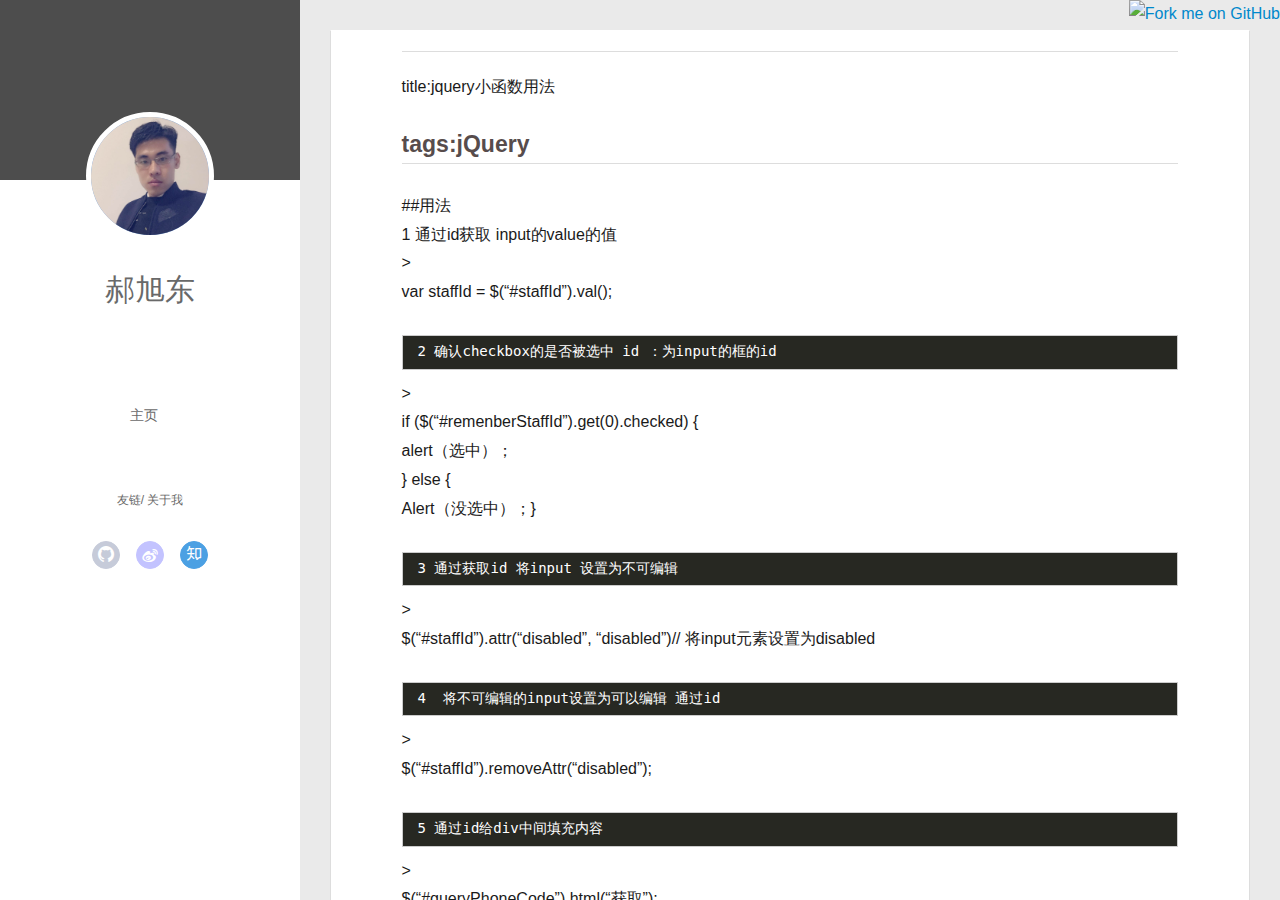
==== commit fdff8c24: "Site updated: 2017-06-30 23:09:47" ====
--- a/index.html
+++ b/index.html
@@ -6,16 +6,16 @@
   <meta name="renderer" content="webkit">
   <meta http-equiv="X-UA-Compatible" content="IE=edge" >
   <link rel="dns-prefetch" href="http://yoursite.com">
-  <title>我就是我不一样的烟火</title>
+  <title>指间之力改变世界</title>
   <meta name="viewport" content="width=device-width, initial-scale=1, maximum-scale=1">
   <meta property="og:type" content="website">
-<meta property="og:title" content="我就是我不一样的烟火">
+<meta property="og:title" content="指间之力改变世界">
 <meta property="og:url" content="http://yoursite.com/index.html">
-<meta property="og:site_name" content="我就是我不一样的烟火">
+<meta property="og:site_name" content="指间之力改变世界">
 <meta name="twitter:card" content="summary">
-<meta name="twitter:title" content="我就是我不一样的烟火">
-  
-    <link rel="alternative" href="/atom.xml" title="我就是我不一样的烟火" type="application/atom+xml">
+<meta name="twitter:title" content="指间之力改变世界">
+  
+    <link rel="alternative" href="/atom.xml" title="指间之力改变世界" type="application/atom+xml">
   
   
     <link rel="icon" href="/img/img/ico1.jpg">
@@ -136,6 +136,61 @@
           </div>
           <div id="js-content" class="content-ll">
             
+  
+    <article id="post-jquery" class="article article-type-post  article-index" itemscope itemprop="blogPost">
+  <div class="article-inner">
+    
+    <div class="article-entry" itemprop="articleBody">
+      
+        <hr>
+<p>title:jquery小函数用法</p>
+<h2 id="tags-jQuery"><a href="#tags-jQuery" class="headerlink" title="tags:jQuery"></a>tags:jQuery</h2><p>##用法<br>     1 通过id获取 input的value的值<br>&gt;<br>        var staffId = $(“#staffId”).val();</p>
+<pre><code>2 确认checkbox的是否被选中 id ：为input的框的id
+</code></pre><p>&gt;<br>        if ($(“#remenberStaffId”).get(0).checked) {<br>                        alert（选中）；<br>                    } else {<br>                        Alert（没选中）；}</p>
+<pre><code>3 通过获取id 将input 设置为不可编辑
+</code></pre><p>&gt;<br>       $(“#staffId”).attr(“disabled”, “disabled”)// 将input元素设置为disabled</p>
+<pre><code>4  将不可编辑的input设置为可以编辑 通过id
+</code></pre><p>&gt;<br>       $(“#staffId”).removeAttr(“disabled”);</p>
+<pre><code>5 通过id给div中间填充内容
+</code></pre><p>&gt;<br>        $(“#queryPhoneCode”).html(“获取”);</p>
+<pre><code>6 通过input框的id 给value 填充值
+</code></pre><blockquote>
+<pre><code>$(&quot;#userId&quot;).val(userInfo.map.acctId);
+</code></pre></blockquote>
+<pre><code>7 通过id给&lt;span&gt;标签填充内容
+</code></pre><blockquote>
+<pre><code>$(&quot;#productName&quot;).html(userInfo.map.productName);
+</code></pre></blockquote>
+<pre><code>8 通过id 给某一标签当中填充内容 类似于stringBuff 的append 方法
+</code></pre><blockquote>
+<pre><code>$(&quot;#flowPacks&quot;).append(li);
+</code></pre></blockquote>
+
+      
+
+      
+    </div>
+    <div class="article-info article-info-index">
+      
+      
+      
+
+      
+        <p class="article-more-link">
+          <a class="article-more-a" href="/2017/06/30/jquery/">展开全文 >></a>
+        </p>
+      
+
+      
+      <div class="clearfix"></div>
+    </div>
+  </div>
+</article>
+
+
+
+
+
   
     <article id="post-first" class="article article-type-post  article-index" itemscope itemprop="blogPost">
   <div class="article-inner">
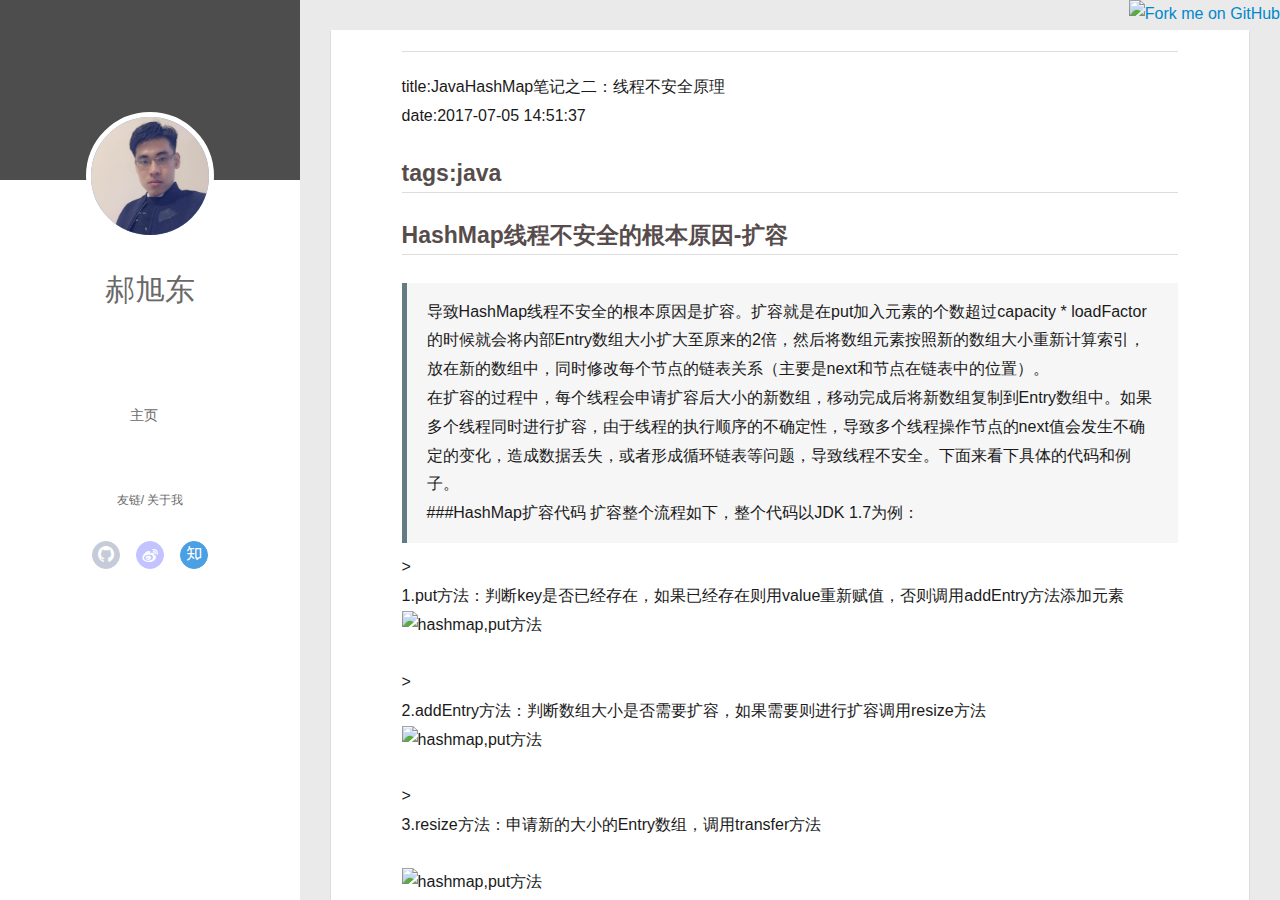
==== commit 670bbde7: "Site updated: 2017-07-05 20:02:23" ====
--- a/index.html
+++ b/index.html
@@ -137,6 +137,109 @@
           <div id="js-content" class="content-ll">
             
   
+    <article id="post-hashmap2" class="article article-type-post  article-index" itemscope itemprop="blogPost">
+  <div class="article-inner">
+    
+    <div class="article-entry" itemprop="articleBody">
+      
+        <hr>
+<p>title:JavaHashMap笔记之二：线程不安全原理<br>date:2017-07-05 14:51:37</p>
+<h2 id="tags-java"><a href="#tags-java" class="headerlink" title="tags:java"></a>tags:java</h2><h2 id="HashMap线程不安全的根本原因-扩容"><a href="#HashMap线程不安全的根本原因-扩容" class="headerlink" title="HashMap线程不安全的根本原因-扩容"></a>HashMap线程不安全的根本原因-扩容</h2><blockquote>
+<p>导致HashMap线程不安全的根本原因是扩容。扩容就是在put加入元素的个数超过capacity * loadFactor的时候就会将内部Entry数组大小扩大至原来的2倍，然后将数组元素按照新的数组大小重新计算索引，放在新的数组中，同时修改每个节点的链表关系（主要是next和节点在链表中的位置）。<br>在扩容的过程中，每个线程会申请扩容后大小的新数组，移动完成后将新数组复制到Entry数组中。如果多个线程同时进行扩容，由于线程的执行顺序的不确定性，导致多个线程操作节点的next值会发生不确定的变化，造成数据丢失，或者形成循环链表等问题，导致线程不安全。下面来看下具体的代码和例子。</p>
+<p>###HashMap扩容代码 扩容整个流程如下，整个代码以JDK 1.7为例：</p>
+</blockquote>
+<p>&gt;<br>     1.put方法：判断key是否已经存在，如果已经存在则用value重新赋值，否则调用addEntry方法添加元素<br><img src="hashmap2/2a43000073a6db9bdc88.jpg" alt="hashmap,put方法"></p>
+<p>&gt;<br>     2.addEntry方法：判断数组大小是否需要扩容，如果需要则进行扩容调用resize方法<br><img src="hashmap2/2a46000015a67db8074c.jpg" alt="hashmap,put方法"></p>
+<p>&gt;<br>     3.resize方法：申请新的大小的Entry数组，调用transfer方法</p>
+<p><img src="hashmap2/2a400000699c46ecc963.jpg" alt="hashmap,put方法"></p>
+<p><strong>resize方法：rehash方法一般为false（不需要重新计算hash值）。HashMap在JDK 1.7中的实现是数组+链表，所以移动节点过程是2层循环：第1层遍历所有的内部Entry数组table；第2层遍历table[i]下的每个节点。对每个节点的操作：<br>保存当前节点的next节点<br>计算当前节点在新数组中的索引<br>设置当前节点的next节点为新数组的头节点<br>设置新数组的头节点为当前节点（即当前节点为新的头节点，如果所有元素在新数组中的索引都相同，那么在新数组中的顺序和原数组的顺序相反）<br>将第1步中保存的next节点作为当前节点循环<br>线程安全的问题就在这5步中：第1步中保存的next节点，在执行到第5步的时候很有可能已经被其他线程修改，不是当前节点的next节点了，导致线程安全问题。</strong></p>
+<h2 id="HashMap多线程扩容流程"><a href="#HashMap多线程扩容流程" class="headerlink" title="HashMap多线程扩容流程"></a>HashMap多线程扩容流程</h2><p><strong>多线程执行的顺序决定于CPU调度，对于每个线程在任意语句都可能被挂起，待其他线程执行执行若干语句后再被调度。</strong></p>
+<ol>
+<li>假设线程1执行到Entry<k,v> next = e.next;语句就结束，这样线程1中的e指向key(0)，next指向key(4)，此时线程1挂起。<br><img src="hashmap2/2a3f00034037ff7a93cf.jpg" alt="hashmap,put方法"></k,v></li>
+<li>线程2调度完成所有节点的移动，结果如下图所示，和单线程扩容结果一致。注意，此时节点的位置和顺序已经发生了变化。<br><img src="hashmap2/2a3f00034038b90f7228.jpg" alt="hashmap,put方法"></li>
+<li>线程1继续执行，将e指向的key(0)节点放在table[0]的头节点。注意线程1的next仍然指向key(4)，虽然此时key(0)的next已经是null。<br><img src="hashmap2/2a3f0003403a28d0ec39.jpg" alt="hashmap,put方法"></li>
+<li><p>线程1的e指向了上一次循环的next，也就是key(4)，此时key(4)的next已经是key(0)。将key(4)插入到table[0]的头节点，并且将key(4)的next设置为key(0)。此时仍然没有问题。<br><img src="hashmap2/2a3f00034039d740fb8a.jpg" alt="hashmap,put方法"><br><strong>问题来了。线程1的e指向了上一次循环的next，也就是key(0)，next是null。将key(0)插入到table[0]的头节点，并且将key(0)的next设置为key(4)。此时循环链表正式成立，并且因为next是null，线程1的所有移动操作结束。</strong><br><img src="hashmap2/2a3a0004c333dfe61e68.jpg" alt="hashmap,put方法"><br><strong>问题已经比较明显，key(0)和key(4)形成了一个循环链表，同时线程1丢失了数据key(2)，会导致如下问题：</strong></p>
+<ol>
+<li>get(2)会导致查不到数据</li>
+</ol>
+</li>
+</ol>
+<pre><code>2. get(8)进入死循环，因为hash(8) = 8 % 4 = 0，index(8) = 0 &amp; 3 = 0，查找会进入到table[0]的链表中从而形成死循环
+</code></pre><h2 id="小结"><a href="#小结" class="headerlink" title="小结"></a>小结</h2><p><strong>HashMap线程不安全的原因是多个线程可以同时操作同一个数据源，它并不是问题，而是JDK实现就设计如此，所以如果多线程环境需要使用HashMap可以使用ConcurrentHashMap，虽然HashTable也是线程安全的，但是因为HashTable在读写过程中都加入锁，所以性能会受到较大影响。</strong></p>
+
+      
+
+      
+    </div>
+    <div class="article-info article-info-index">
+      
+      
+      
+
+      
+        <p class="article-more-link">
+          <a class="article-more-a" href="/2017/07/05/hashmap2/">展开全文 >></a>
+        </p>
+      
+
+      
+      <div class="clearfix"></div>
+    </div>
+  </div>
+</article>
+
+
+
+
+
+  
+    <article id="post-test" class="article article-type-post  article-index" itemscope itemprop="blogPost">
+  <div class="article-inner">
+    
+      <header class="article-header">
+        
+  
+    <h1 itemprop="name">
+      <a class="article-title" href="/2017/07/05/test/">test</a>
+    </h1>
+  
+
+        
+        <a href="/2017/07/05/test/" class="archive-article-date">
+  	<time datetime="2017-07-05T11:41:46.000Z" itemprop="datePublished"><i class="icon-calendar icon"></i>2017-07-05</time>
+</a>
+        
+      </header>
+    
+    <div class="article-entry" itemprop="articleBody">
+      
+        
+      
+
+      
+    </div>
+    <div class="article-info article-info-index">
+      
+      
+      
+
+      
+        <p class="article-more-link">
+          <a class="article-more-a" href="/2017/07/05/test/">展开全文 >></a>
+        </p>
+      
+
+      
+      <div class="clearfix"></div>
+    </div>
+  </div>
+</article>
+
+
+
+
+
+  
     <article id="post-jquery" class="article article-type-post  article-index" itemscope itemprop="blogPost">
   <div class="article-inner">
     
@@ -165,7 +268,61 @@
 </code></pre><blockquote>
 <pre><code>$(&quot;#flowPacks&quot;).append(li);
 </code></pre></blockquote>
-
+<pre><code>9.通过id 给某一标签当中填充内容 类似于stringBuff 的append 方法
+</code></pre><p>&gt;<br>    $(“#flowPacks”).append(li);</p>
+<pre><code>10.通过获取当前选择的区域 寻找你要的节点设置为不可点击
+</code></pre><p>&gt;<br>       $(this).parent().parent().parent().parent().find(“select”).removeAttr(“disabled”);</p>
+<pre><code>11.通过id获取div 或者span当中的text文本
+</code></pre><blockquote>
+<pre><code>var psptAddr = $(&quot;#address&quot;).text();
+</code></pre></blockquote>
+<pre><code>12.通过获取select的id值 将他下拉的option的val等于01 的选择框设置为选中
+</code></pre><blockquote>
+<pre><code>$(&quot;#Tariffmodel&quot;).val(&quot;01&quot;);
+</code></pre></blockquote>
+<pre><code>13.通过获取相同部分id的标签获取当中的内容
+</code></pre><blockquote>
+<pre><code>$(&quot;[id^=&apos;preCostMoney&apos;]&quot;).each(function() {
+          var fee = $(this).text();
+          if (fee != &quot;&quot;)
+              costMoney += parseInt(fee, 10);
+      });
+</code></pre></blockquote>
+<pre><code>14.jquery input修改调用js函数
+</code></pre><p>&gt;<br>        $(“#preMoney”).change(function() {<br>                calcMoney();<br>            });</p>
+<pre><code>15.click事件保证唯一
+</code></pre><blockquote>
+<pre><code>   $(&apos;#sub&apos;).unbind(&apos;click&apos;).click(function () {
+...
+});
+</code></pre></blockquote>
+<pre><code>16.通过id删除div块当中的ul或者其他标签
+</code></pre><blockquote>
+<pre><code>$(&quot;#IntegralInfo&quot;).find(&quot;ul&quot;).remove();
+</code></pre></blockquote>
+<pre><code>17.jquery获取复选框（checkbox）的选中值（一组和单个）    
+</code></pre><p> 1 获取多个</p>
+<pre><code>var addProductArray=new Array(); //初始化可选包数组
+    $(&apos;input[name=&quot;choicePackages&quot;]:checked&apos;).each(function(){ 
+        addProductArray.push($(this).val());//向数组中添加元素 
+            }); 
+    alert(addProductArray);
+    var idstr=addProductArray.join(&apos;,&apos;);//将数组元素连接起来以构建一个字符串 
+</code></pre><p> 2 获取一个    </p>
+<pre><code>if($(&quot;#id&quot;).attr(&quot;checked&quot;)){//选中 
+        alert($(&quot;#id&quot;).val());//打印选中的值 
+            } 
+</code></pre><p>18 .设置select为不可编辑（可以查看但是不可修改） 加入这俩行代码<br>    onfocus=”this.defaultIndex=this.selectedIndex;” onchange=”this.selectedIndex=this.defaultIndex;”</p>
+<pre><code>19.jquery控制select下的option的显示和隐藏
+</code></pre><blockquote>
+</blockquote>
+<pre><code>if((eparchyCode==&quot;0472&quot; ){
+                            $(&quot;#cycleNum&quot;).children(&apos;option[value=&quot;1&quot;]&apos;).wrap(&apos;&lt;span&gt;&apos;).hide();                        
+                        }else{
+                            $(&quot;#cycleNum&quot;).children(&quot;span&quot;).children(&apos;option[value=&quot;1&quot;]&apos;).unwrap();
+                            $(&apos;#cycleNum option[value=&quot;1&quot;]&apos;).show();
+                        }
+</code></pre>
       
 
       
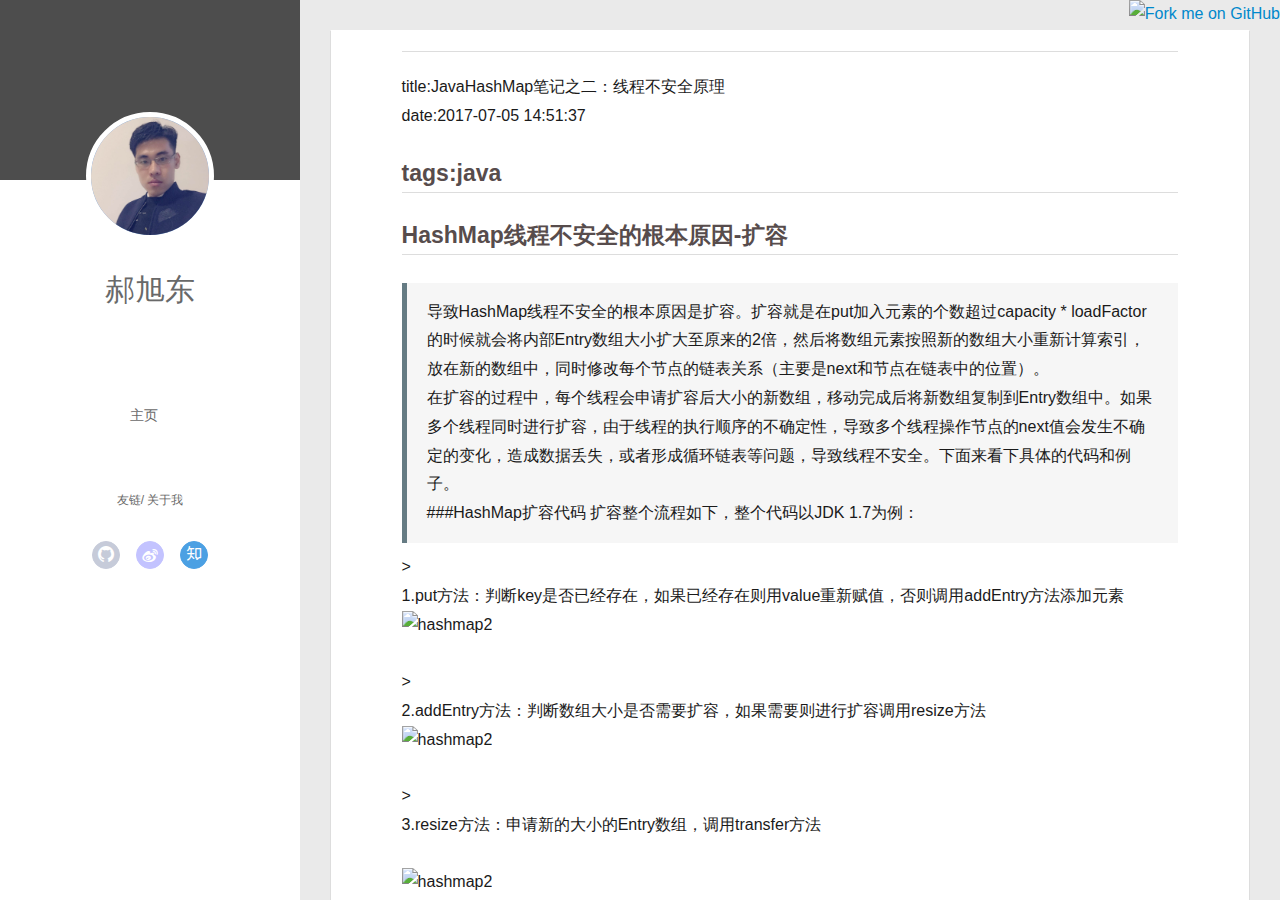
==== commit a100bc40: "Site updated: 2017-07-05 20:29:44" ====
--- a/index.html
+++ b/index.html
@@ -148,17 +148,17 @@
 <p>导致HashMap线程不安全的根本原因是扩容。扩容就是在put加入元素的个数超过capacity * loadFactor的时候就会将内部Entry数组大小扩大至原来的2倍，然后将数组元素按照新的数组大小重新计算索引，放在新的数组中，同时修改每个节点的链表关系（主要是next和节点在链表中的位置）。<br>在扩容的过程中，每个线程会申请扩容后大小的新数组，移动完成后将新数组复制到Entry数组中。如果多个线程同时进行扩容，由于线程的执行顺序的不确定性，导致多个线程操作节点的next值会发生不确定的变化，造成数据丢失，或者形成循环链表等问题，导致线程不安全。下面来看下具体的代码和例子。</p>
 <p>###HashMap扩容代码 扩容整个流程如下，整个代码以JDK 1.7为例：</p>
 </blockquote>
-<p>&gt;<br>     1.put方法：判断key是否已经存在，如果已经存在则用value重新赋值，否则调用addEntry方法添加元素<br><img src="hashmap2/2a43000073a6db9bdc88.jpg" alt="hashmap,put方法"></p>
-<p>&gt;<br>     2.addEntry方法：判断数组大小是否需要扩容，如果需要则进行扩容调用resize方法<br><img src="hashmap2/2a46000015a67db8074c.jpg" alt="hashmap,put方法"></p>
+<p>&gt;<br>     1.put方法：判断key是否已经存在，如果已经存在则用value重新赋值，否则调用addEntry方法添加元素<br><img src="https://raw.githubusercontent.com/haoxd/haoxd.github.io/master/2017/07/05/hashmap2/2a43000073a6db9bdc88.jpg" alt="hashmap2"></p>
+<p>&gt;<br>     2.addEntry方法：判断数组大小是否需要扩容，如果需要则进行扩容调用resize方法<br><img src="https://raw.githubusercontent.com/haoxd/haoxd.github.io/master/2017/07/05/hashmap2/2a46000015a67db8074c.jpg" alt="hashmap2"></p>
 <p>&gt;<br>     3.resize方法：申请新的大小的Entry数组，调用transfer方法</p>
-<p><img src="hashmap2/2a400000699c46ecc963.jpg" alt="hashmap,put方法"></p>
+<p><img src="https://raw.githubusercontent.com/haoxd/haoxd.github.io/master/2017/07/05/hashmap2/2a400000699c46ecc963.jpg" alt="hashmap2"></p>
 <p><strong>resize方法：rehash方法一般为false（不需要重新计算hash值）。HashMap在JDK 1.7中的实现是数组+链表，所以移动节点过程是2层循环：第1层遍历所有的内部Entry数组table；第2层遍历table[i]下的每个节点。对每个节点的操作：<br>保存当前节点的next节点<br>计算当前节点在新数组中的索引<br>设置当前节点的next节点为新数组的头节点<br>设置新数组的头节点为当前节点（即当前节点为新的头节点，如果所有元素在新数组中的索引都相同，那么在新数组中的顺序和原数组的顺序相反）<br>将第1步中保存的next节点作为当前节点循环<br>线程安全的问题就在这5步中：第1步中保存的next节点，在执行到第5步的时候很有可能已经被其他线程修改，不是当前节点的next节点了，导致线程安全问题。</strong></p>
 <h2 id="HashMap多线程扩容流程"><a href="#HashMap多线程扩容流程" class="headerlink" title="HashMap多线程扩容流程"></a>HashMap多线程扩容流程</h2><p><strong>多线程执行的顺序决定于CPU调度，对于每个线程在任意语句都可能被挂起，待其他线程执行执行若干语句后再被调度。</strong></p>
 <ol>
-<li>假设线程1执行到Entry<k,v> next = e.next;语句就结束，这样线程1中的e指向key(0)，next指向key(4)，此时线程1挂起。<br><img src="hashmap2/2a3f00034037ff7a93cf.jpg" alt="hashmap,put方法"></k,v></li>
-<li>线程2调度完成所有节点的移动，结果如下图所示，和单线程扩容结果一致。注意，此时节点的位置和顺序已经发生了变化。<br><img src="hashmap2/2a3f00034038b90f7228.jpg" alt="hashmap,put方法"></li>
-<li>线程1继续执行，将e指向的key(0)节点放在table[0]的头节点。注意线程1的next仍然指向key(4)，虽然此时key(0)的next已经是null。<br><img src="hashmap2/2a3f0003403a28d0ec39.jpg" alt="hashmap,put方法"></li>
-<li><p>线程1的e指向了上一次循环的next，也就是key(4)，此时key(4)的next已经是key(0)。将key(4)插入到table[0]的头节点，并且将key(4)的next设置为key(0)。此时仍然没有问题。<br><img src="hashmap2/2a3f00034039d740fb8a.jpg" alt="hashmap,put方法"><br><strong>问题来了。线程1的e指向了上一次循环的next，也就是key(0)，next是null。将key(0)插入到table[0]的头节点，并且将key(0)的next设置为key(4)。此时循环链表正式成立，并且因为next是null，线程1的所有移动操作结束。</strong><br><img src="hashmap2/2a3a0004c333dfe61e68.jpg" alt="hashmap,put方法"><br><strong>问题已经比较明显，key(0)和key(4)形成了一个循环链表，同时线程1丢失了数据key(2)，会导致如下问题：</strong></p>
+<li>假设线程1执行到Entry<k,v> next = e.next;语句就结束，这样线程1中的e指向key(0)，next指向key(4)，此时线程1挂起。<br><img src="https://raw.githubusercontent.com/haoxd/haoxd.github.io/master/2017/07/05/hashmap2/2a3f00034037ff7a93cf.jpg" alt="hashmap2"></k,v></li>
+<li>线程2调度完成所有节点的移动，结果如下图所示，和单线程扩容结果一致。注意，此时节点的位置和顺序已经发生了变化。<br><img src="https://raw.githubusercontent.com/haoxd/haoxd.github.io/master/2017/07/05/hashmap2/2a3f00034038b90f7228.jpg" alt="hashmap2"></li>
+<li>线程1继续执行，将e指向的key(0)节点放在table[0]的头节点。注意线程1的next仍然指向key(4)，虽然此时key(0)的next已经是null。<br><img src="https://raw.githubusercontent.com/haoxd/haoxd.github.io/master/2017/07/05/hashmap2/2a3f0003403a28d0ec39.jpg" alt="hashmap2"></li>
+<li><p>线程1的e指向了上一次循环的next，也就是key(4)，此时key(4)的next已经是key(0)。将key(4)插入到table[0]的头节点，并且将key(4)的next设置为key(0)。此时仍然没有问题。<br><img src="https://raw.githubusercontent.com/haoxd/haoxd.github.io/master/2017/07/05/hashmap2/2a3f00034039d740fb8a.jpg" alt="hashmap2"><br><strong>问题来了。线程1的e指向了上一次循环的next，也就是key(0)，next是null。将key(0)插入到table[0]的头节点，并且将key(0)的next设置为key(4)。此时循环链表正式成立，并且因为next是null，线程1的所有移动操作结束。</strong><br><img src="https://raw.githubusercontent.com/haoxd/haoxd.github.io/master/2017/07/05/hashmap2/2a3a0004c333dfe61e68.jpg" alt="hashmap2"><br><strong>问题已经比较明显，key(0)和key(4)形成了一个循环链表，同时线程1丢失了数据key(2)，会导致如下问题：</strong></p>
 <ol>
 <li>get(2)会导致查不到数据</li>
 </ol>
